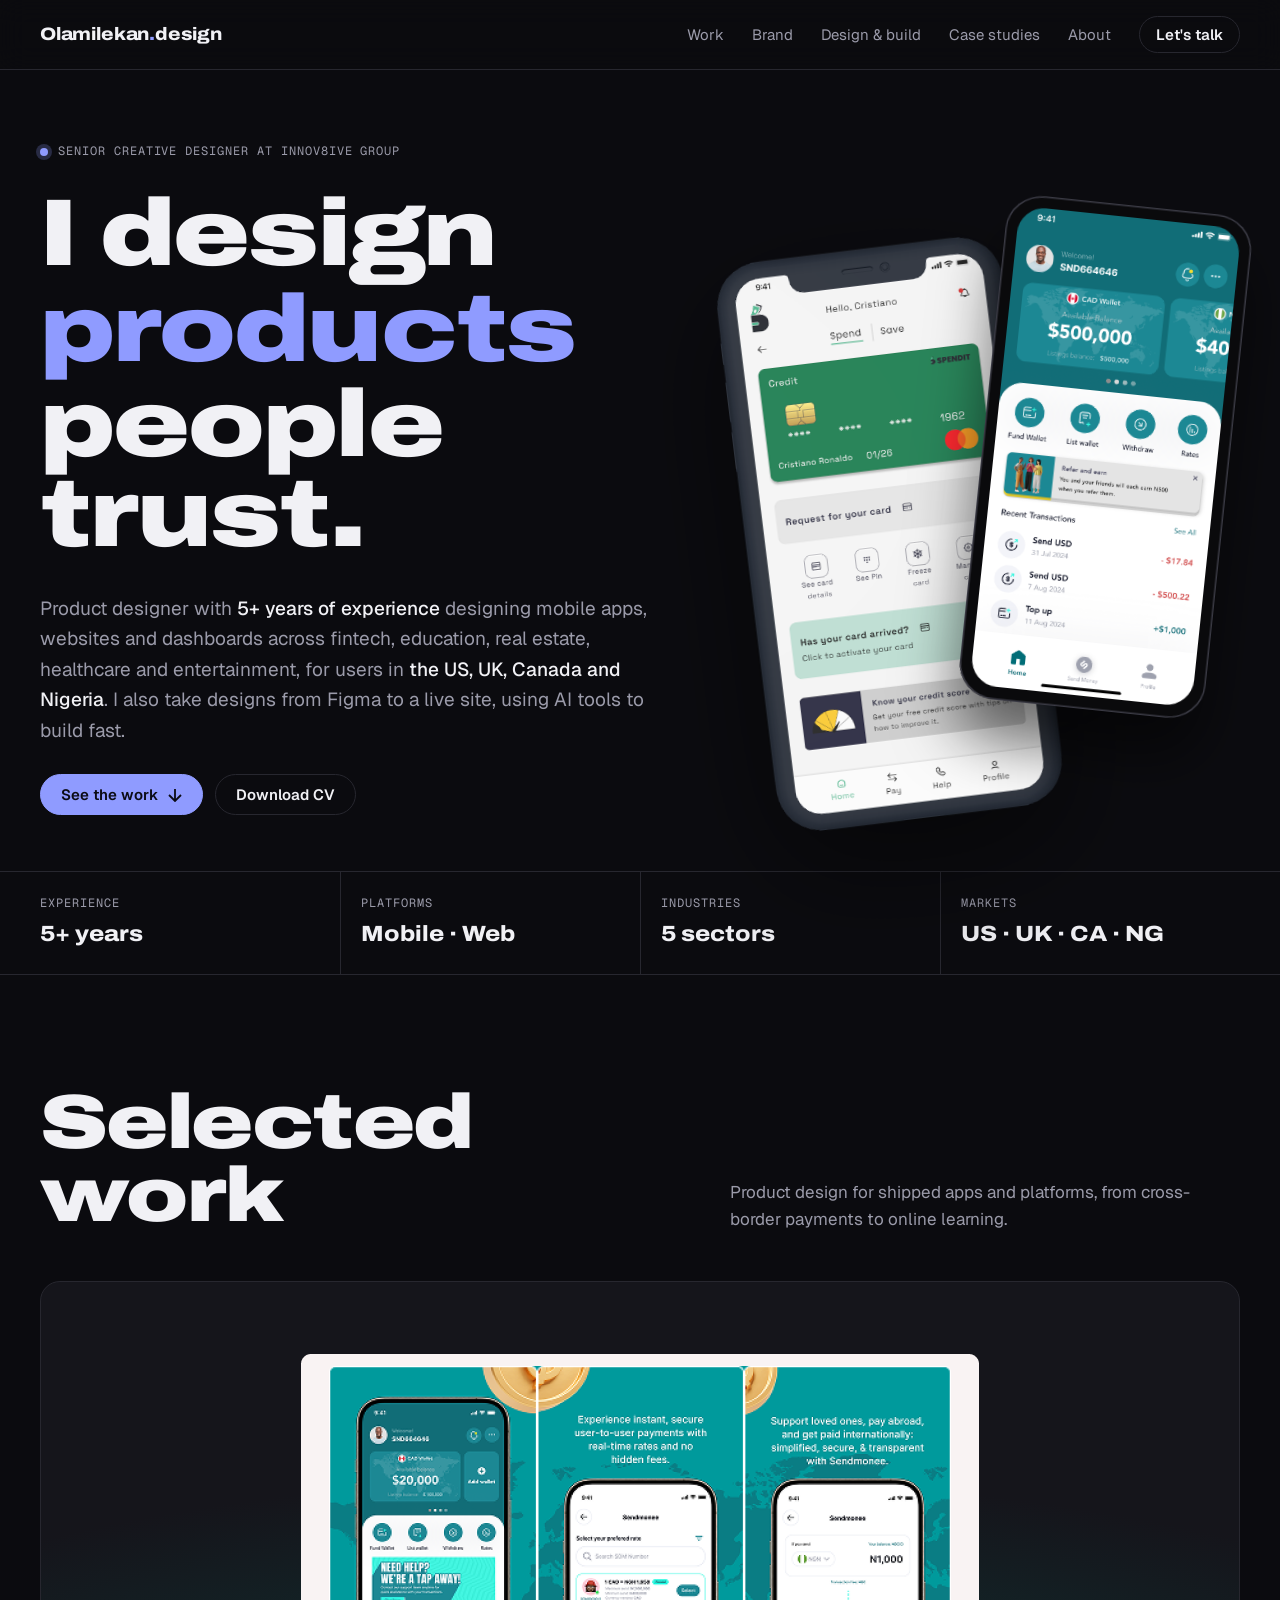
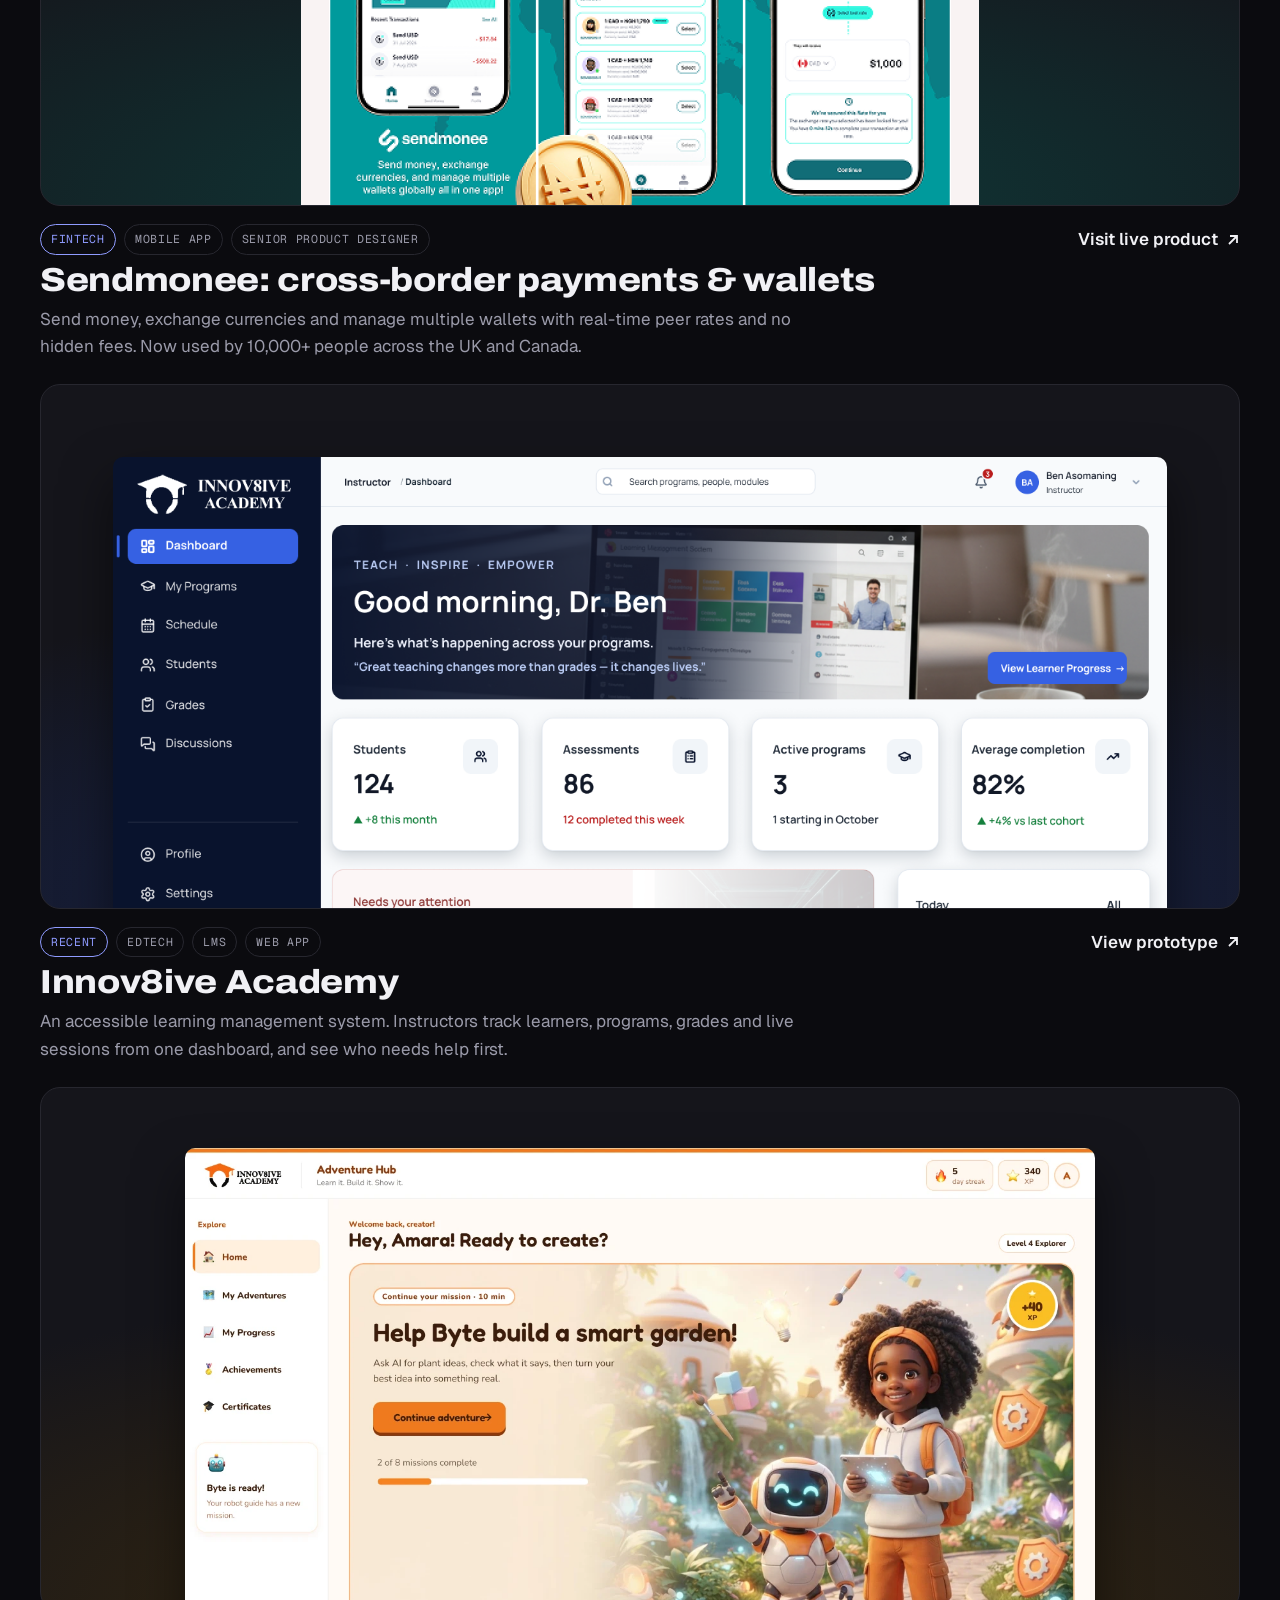
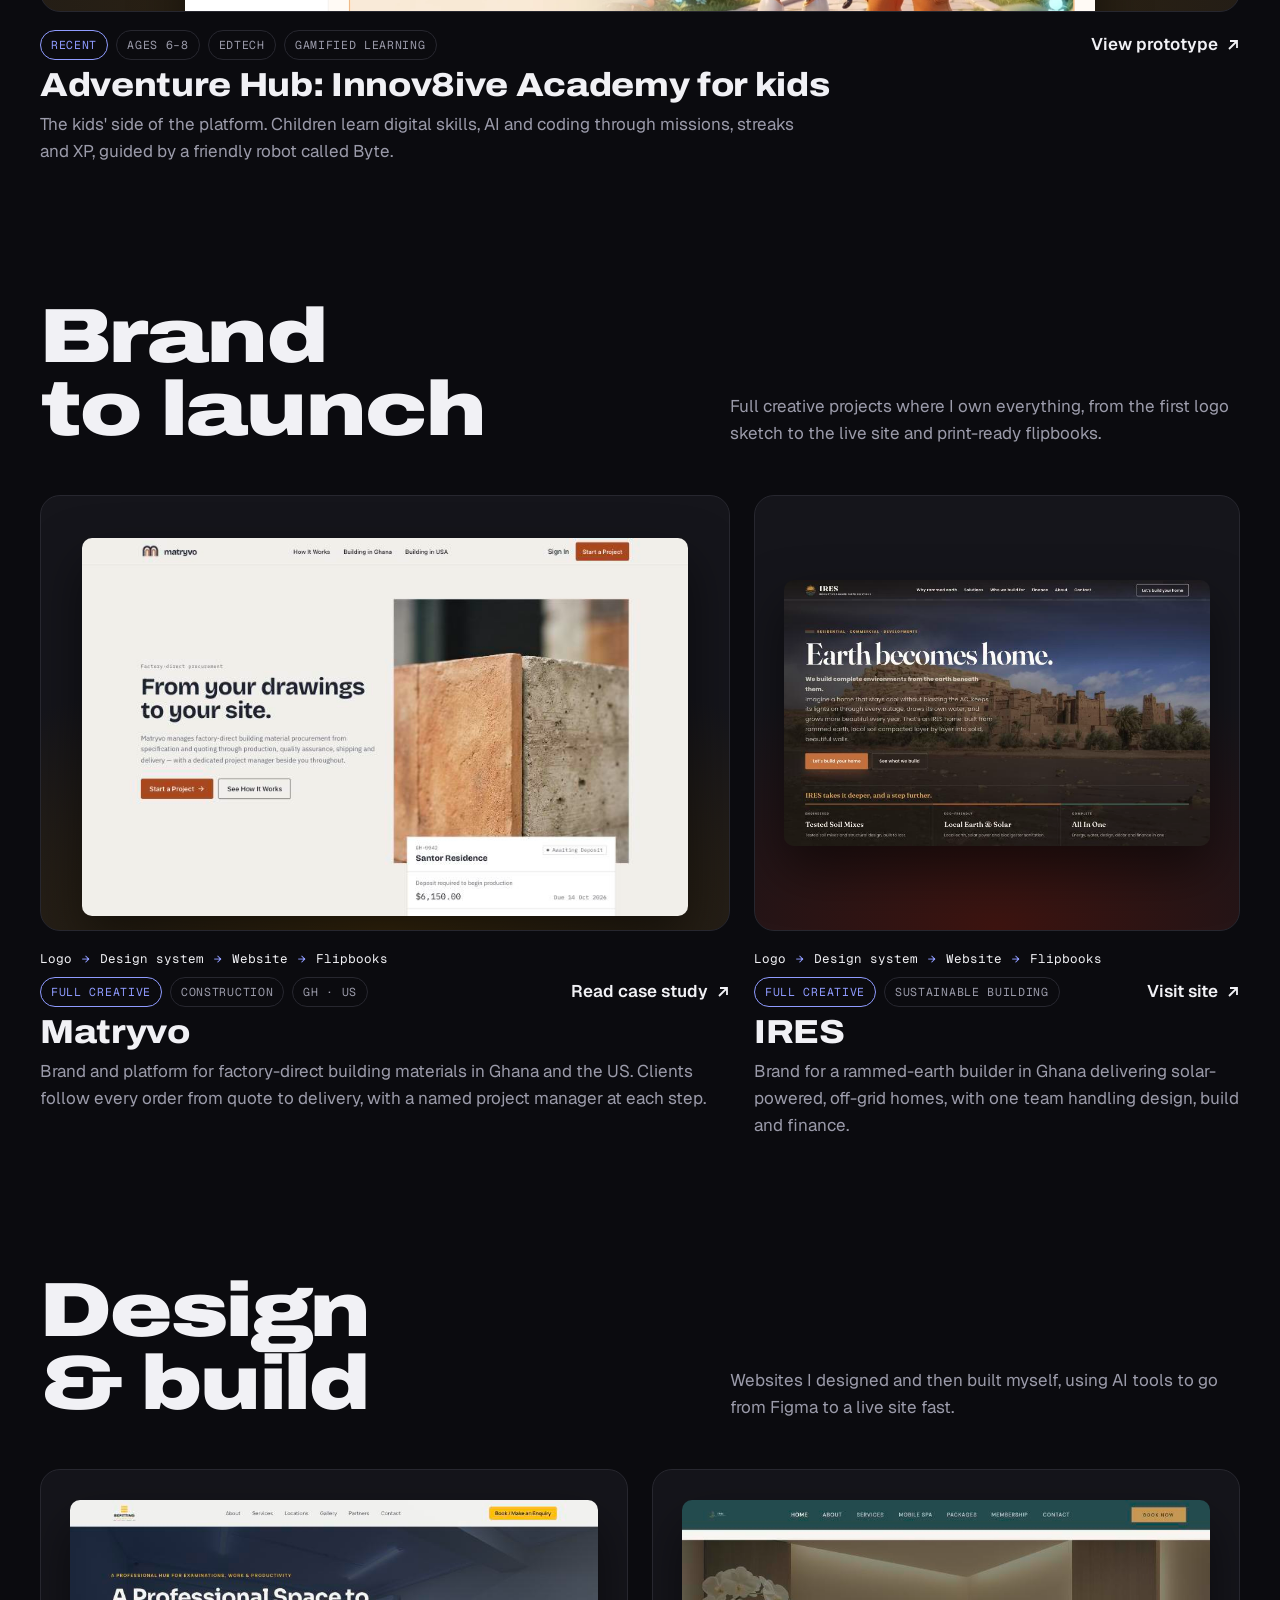
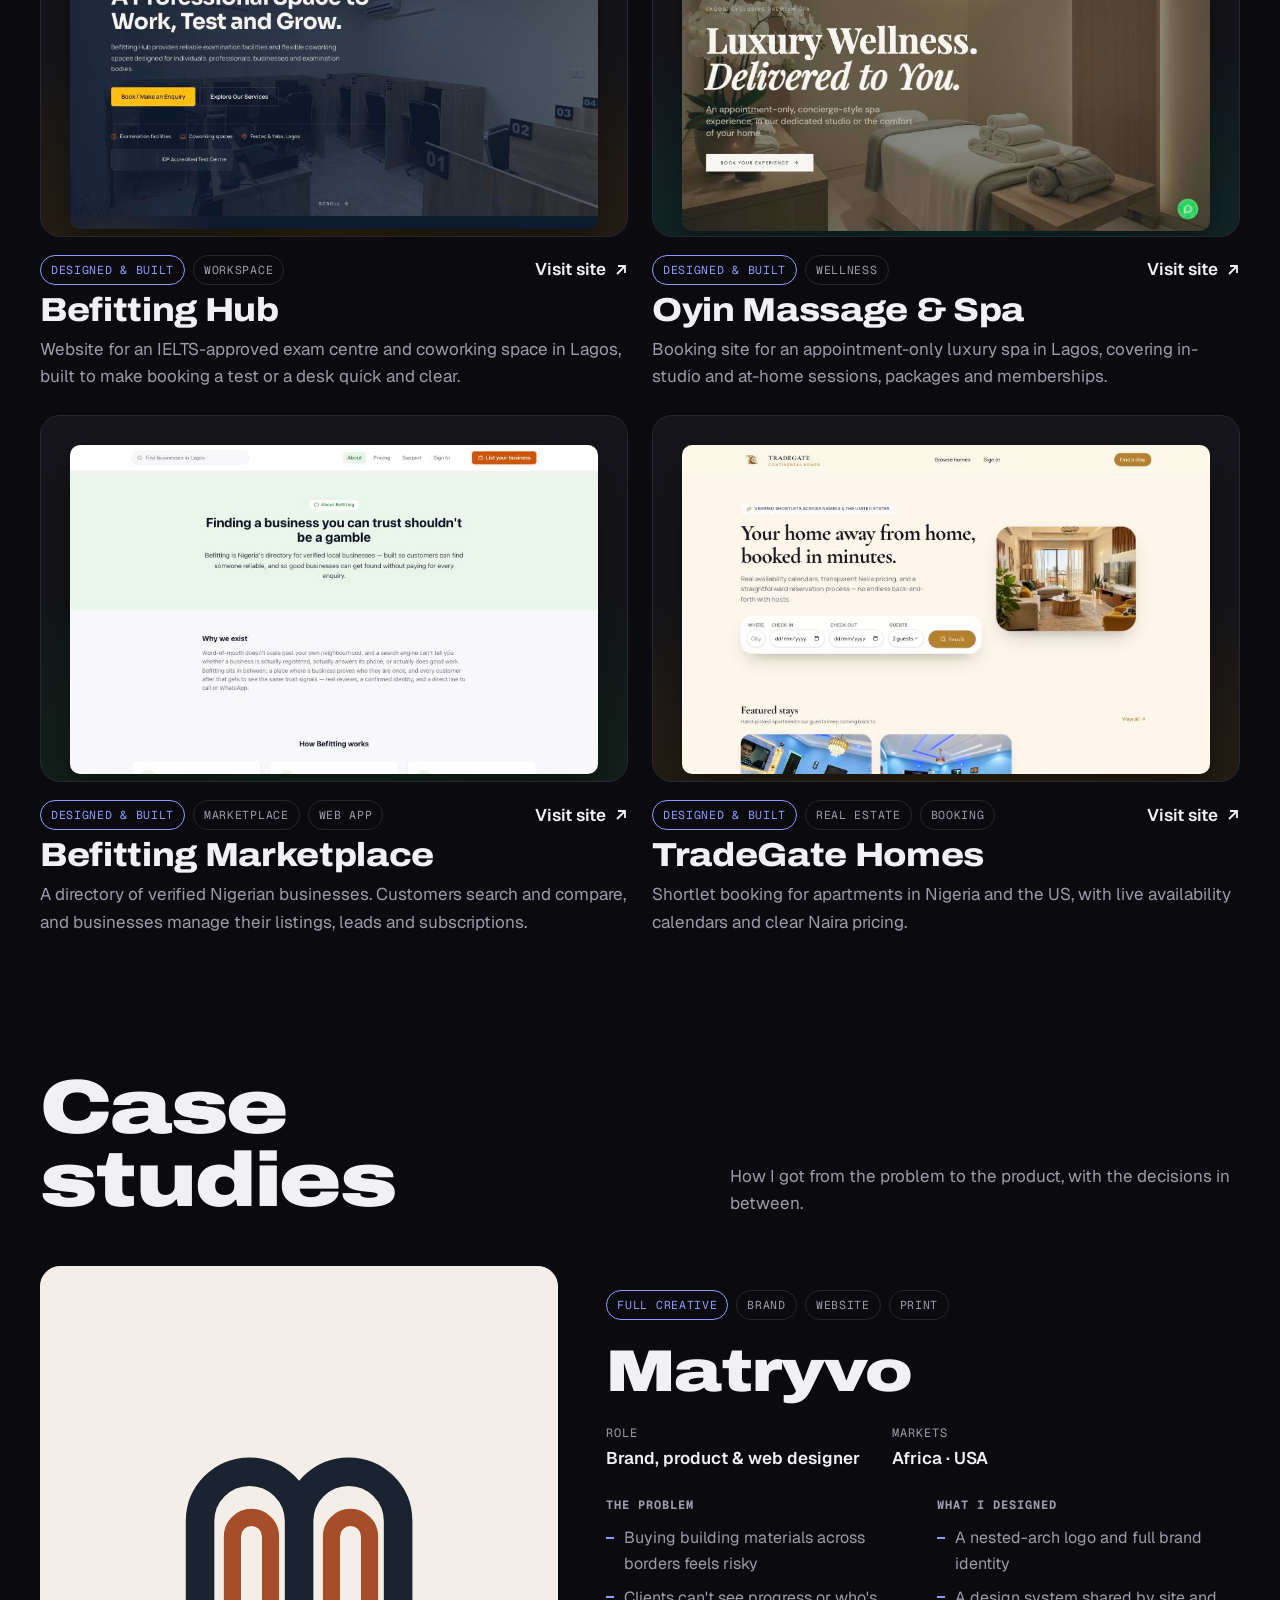
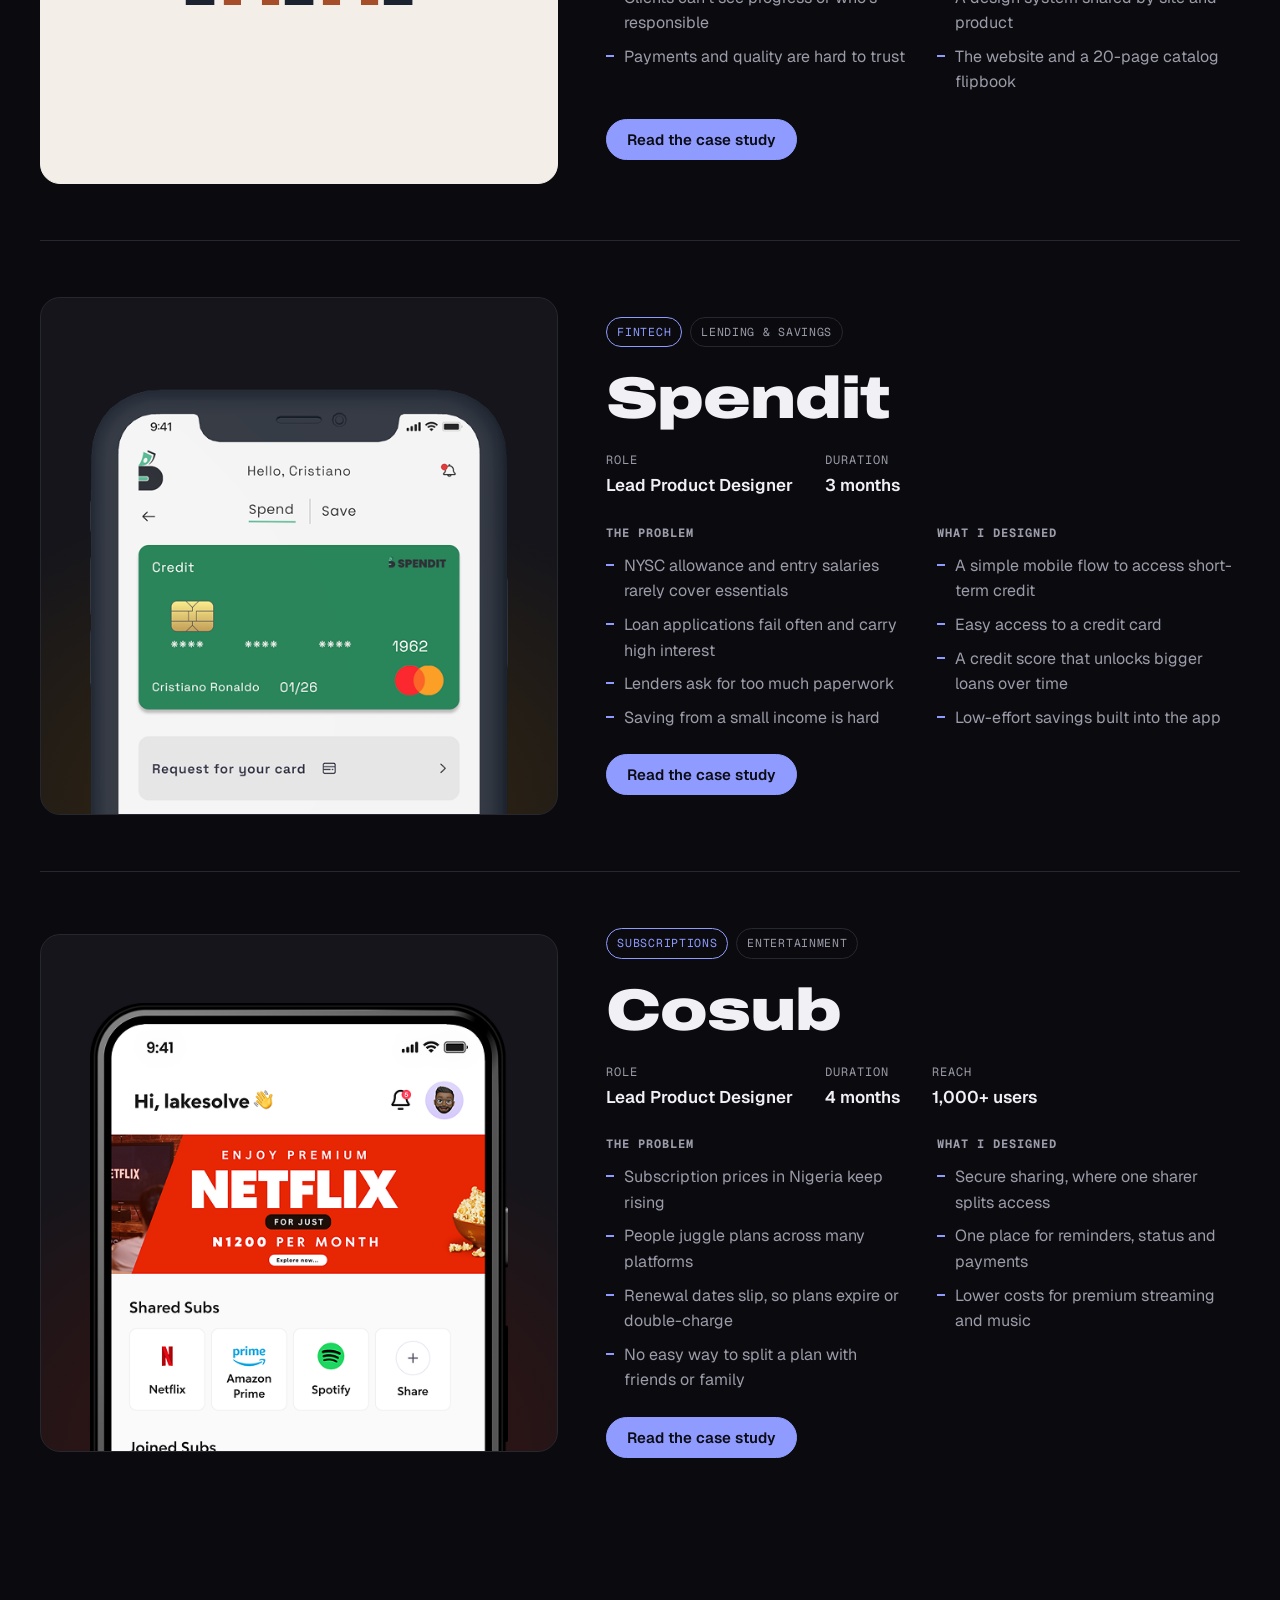
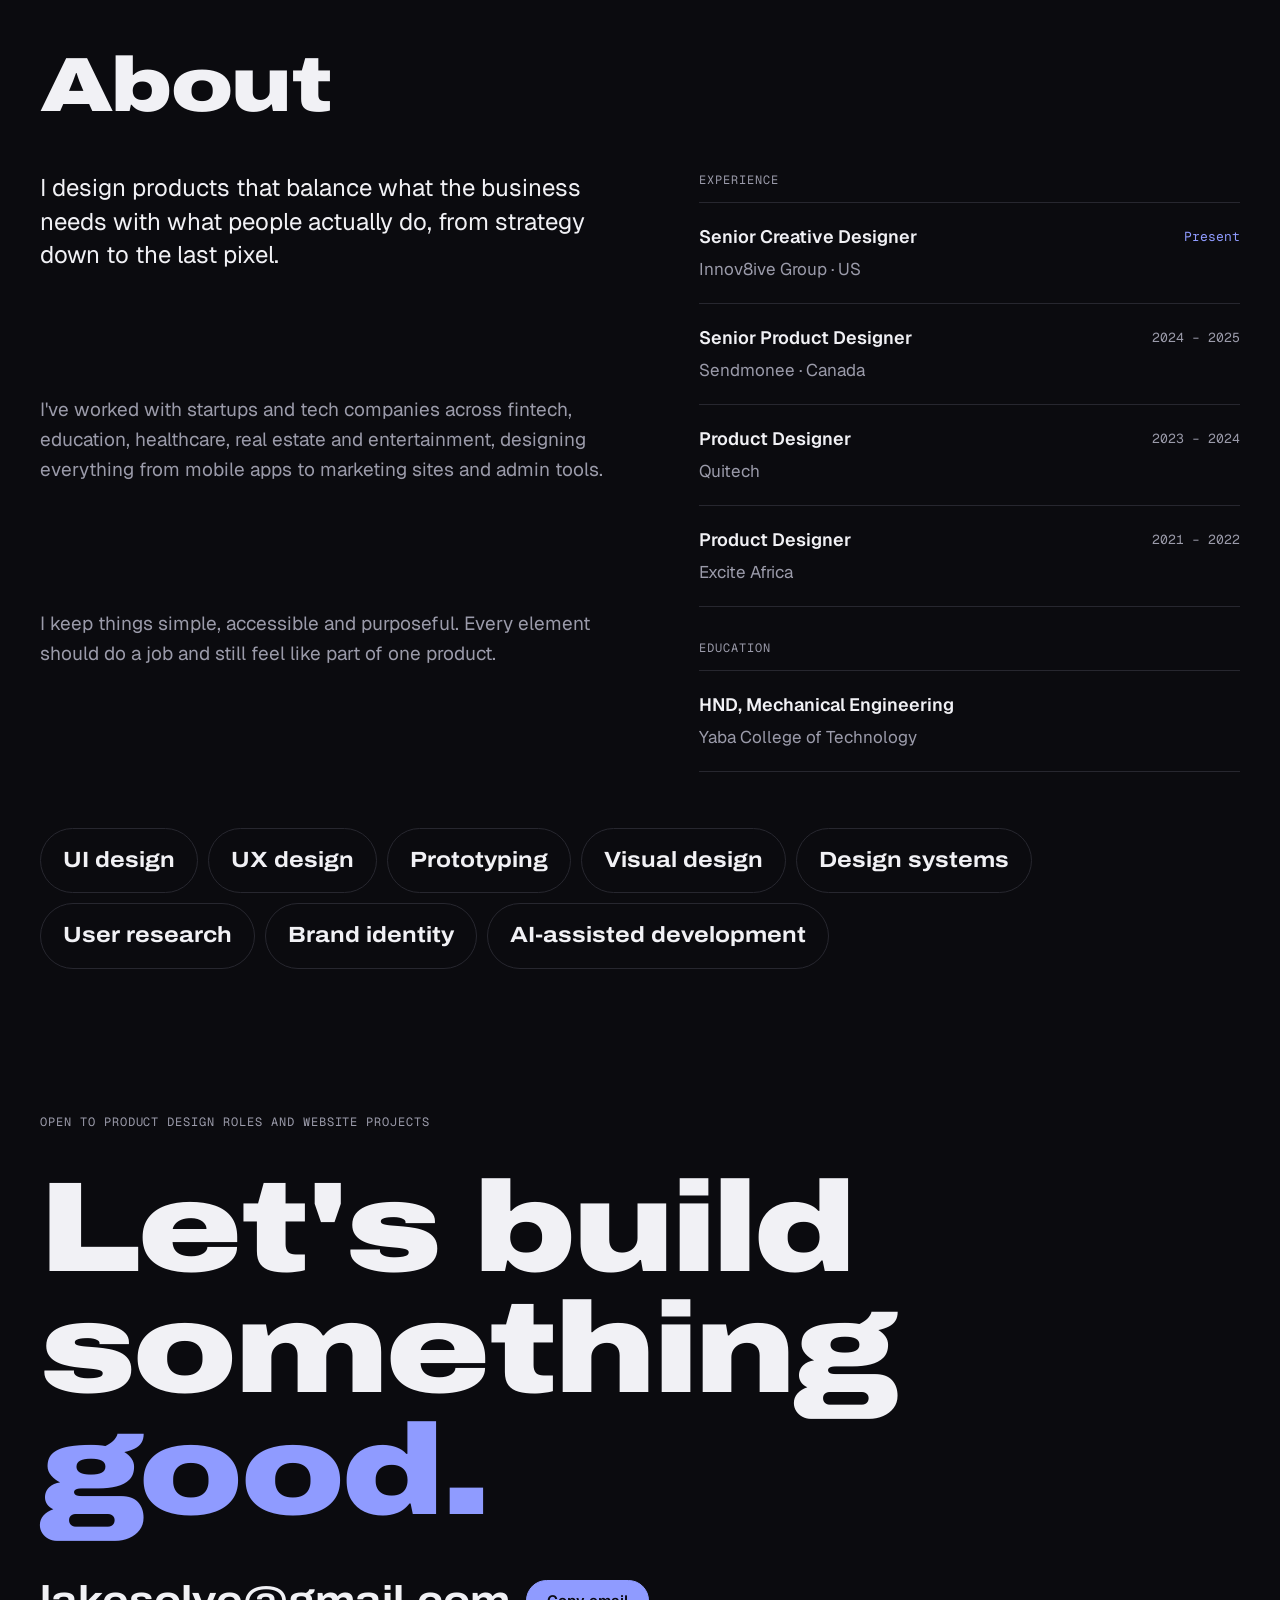
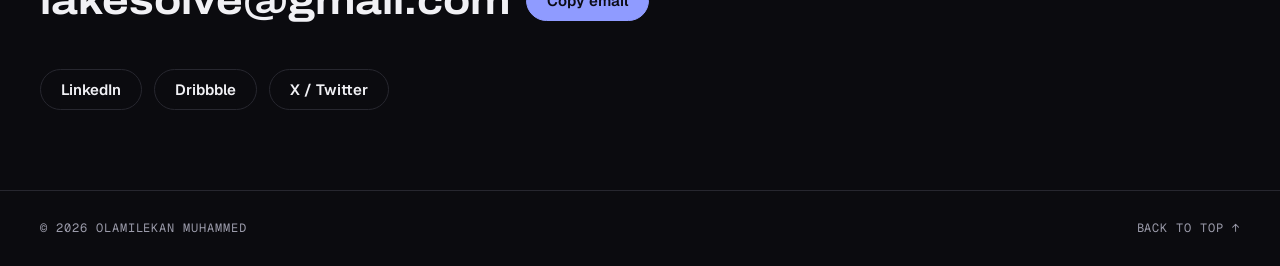
==== index.html @ 35ea8e2b "Homepage intro: 5+ years of experience Co-Authored-By: Claude Opus 5.5 <noreply@anthropic.com>" ====
<!doctype html>
<html lang="en">
<head>
<meta charset="utf-8">
<meta name="viewport" content="width=device-width, initial-scale=1, viewport-fit=cover">
<title>Olamilekan Muhammed · Product Designer</title>
<meta name="description" content="Product designer with 4+ years designing apps, websites and brands across fintech, education, real estate and more. Currently Senior Creative Designer at Innov8ive Group.">
<meta name="theme-color" content="#0b0b0f">
<link rel="icon" href="/favicon.svg" type="image/svg+xml">
<meta property="og:type" content="website">
<meta property="og:url" content="https://olamilekandesign.vercel.app/">
<link rel="canonical" href="https://olamilekandesign.vercel.app/">
<meta property="og:title" content="Olamilekan Muhammed · Product Designer">
<meta property="og:description" content="Product designer with 4+ years designing apps, websites and brands across fintech, education, real estate and more. Currently Senior Creative Designer at Innov8ive Group.">
<meta property="og:image" content="https://olamilekandesign.vercel.app/og-image.png">
<meta name="twitter:card" content="summary_large_image">
<meta name="twitter:title" content="Olamilekan Muhammed · Product Designer">
<meta name="twitter:description" content="Product designer with 4+ years designing apps, websites and brands across fintech, education, real estate and more. Currently Senior Creative Designer at Innov8ive Group.">
<meta name="twitter:image" content="https://olamilekandesign.vercel.app/og-image.png">
<link rel="preconnect" href="https://fonts.googleapis.com">
<link rel="preconnect" href="https://fonts.gstatic.com" crossorigin>
<link rel="stylesheet" href="https://fonts.googleapis.com/css2?family=Archivo:wdth,wght@112..125,700..900&family=Geist:wght@400;500;600&family=Geist+Mono:wght@400;500&display=swap">
<style>
html { padding-block: env(safe-area-inset-top, 0px) env(safe-area-inset-bottom, 0px); }
body { margin: 0; }
[hidden] { display: none !important; }
/* Layout: dark single column, wide-set display type, work shown as large framed plates in an asymmetric 12-col grid. Single committed dark theme. */
:root {
  --ink: #0b0b0f;
  --plate: #15151b;
  --line: #27272f;
  --paper: #f1f1f5;
  --dust: #9b9baa;
  --coin: #8f9bff;
  --coin-ink: #0b0b14;
  --display: "Archivo", "Arial Black", "Helvetica Neue", sans-serif;
  --body: "Geist", "Helvetica Neue", Arial, sans-serif;
  --mono: "Geist Mono", ui-monospace, "SF Mono", Menlo, monospace;
  --wrap: 1240px;
  color-scheme: dark;
}
* { box-sizing: border-box; }
html { scroll-behavior: smooth; }
body {
  background: var(--ink);
  color: var(--paper);
  font-family: var(--body);
  font-size: 17px;
  line-height: 1.6;
  -webkit-font-smoothing: antialiased;
}
body::before { content: ""; position: fixed; inset: 0 0 auto; height: env(safe-area-inset-top, 0px); z-index: 10; background: var(--ink); }
a { color: inherit; }
img { display: block; max-width: 100%; height: auto; }
:focus-visible { outline: 2px solid var(--coin); outline-offset: 3px; border-radius: 4px; }

.wrap {
  max-width: var(--wrap);
  margin: 0 auto;
  padding-left: max(20px, env(safe-area-inset-left, 0px));
  padding-right: max(20px, env(safe-area-inset-right, 0px));
}
.label {
  font-family: var(--mono);
  font-size: 12px;
  letter-spacing: 0.08em;
  text-transform: uppercase;
  color: var(--dust);
}
.display {
  font-family: var(--display);
  font-stretch: 125%;
  font-weight: 900;
  line-height: 0.95;
  letter-spacing: -0.02em;
  text-wrap: balance;
  margin: 0;
}

/* Header */
.top {
  position: sticky;
  top: env(safe-area-inset-top, 0px);
  z-index: 20;
  background: color-mix(in srgb, var(--ink) 82%, transparent);
  backdrop-filter: blur(14px);
  -webkit-backdrop-filter: blur(14px);
  border-bottom: 1px solid var(--line);
}
.top .wrap { display: flex; align-items: center; justify-content: space-between; gap: 16px; padding-block: 16px; }
.mark { font-family: var(--display); font-stretch: 112%; font-weight: 800; font-size: 18px; text-decoration: none; letter-spacing: -0.01em; }
.mark span { color: var(--coin); }
.nav { display: flex; align-items: center; gap: 28px; font-size: 15px; }
.nav a { text-decoration: none; color: var(--dust); transition: color .2s; }
.nav a:hover { color: var(--paper); }
.btn {
  display: inline-flex; align-items: center; gap: 10px;
  padding: 12px 20px; border-radius: 999px;
  font: 600 15px/1 var(--body); text-decoration: none;
  border: 1px solid var(--line); background: transparent; color: var(--paper);
  cursor: pointer; transition: background .2s, color .2s, border-color .2s;
}
.btn:hover { border-color: var(--paper); }
.btn.solid { background: var(--coin); color: var(--coin-ink); border-color: var(--coin); }
.btn.solid:hover { background: var(--paper); border-color: var(--paper); }
.nav .btn { color: var(--paper); padding: 10px 16px; }

/* Hero */
.hero .wrap { display: grid; grid-template-columns: 1.25fr 1fr; gap: 40px; align-items: center; padding-block: 72px 56px; }
.hero h1 { font-size: clamp(44px, 7.4vw, 104px); }
.hero h1 em { font-style: normal; color: var(--coin); }
.hero h1 .line { display: block; overflow: hidden; padding-bottom: 0.06em; }
.hero h1 .line > span { display: inline-block; animation: rise .9s cubic-bezier(.2,.8,.2,1) both; }
.hero h1 .line:nth-child(2) > span { animation-delay: .08s; }
.hero h1 .line:nth-child(3) > span { animation-delay: .16s; }
.hero-copy { min-width: 0; display: grid; gap: 28px; }
.hero p.lede { margin: 0; max-width: 34em; color: var(--dust); font-size: 19px; }
.hero p.lede strong { color: var(--paper); font-weight: 500; }
.hero-actions { display: flex; flex-wrap: wrap; gap: 12px; }
.status { display: inline-flex; align-items: center; gap: 10px; }
.status i { width: 8px; height: 8px; border-radius: 50%; background: var(--coin); box-shadow: 0 0 0 4px color-mix(in srgb, var(--coin) 22%, transparent); }
.phones { position: relative; height: 560px; min-width: 0; }
.phones img { position: absolute; width: 56%; filter: drop-shadow(0 40px 60px rgba(0,0,0,.55)); }
.phones .p1 { left: 4%; top: 6%; transform: rotate(-7deg); animation: float-a 1.1s .2s cubic-bezier(.2,.8,.2,1) both; }
.phones .p2 { right: 2%; top: 0; transform: rotate(6deg); animation: float-b 1.1s .3s cubic-bezier(.2,.8,.2,1) both; }
.phones .device {
  position: absolute; width: 48%; top: 1%;
  padding: 2.4%; background: #0a0a0c; border-radius: 15% / 7%;
  box-shadow: inset 0 0 0 1.5px #3a3a44, 0 40px 60px rgba(0,0,0,.55);
}
.phones .device img { position: static; width: 100%; border-radius: 12% / 5.6%; filter: none; }
.phones .glow { position: absolute; inset: 18% 10% 8%; border-radius: 50%; background: radial-gradient(closest-side, color-mix(in srgb, var(--coin) 30%, transparent), transparent); filter: blur(30px); }
@keyframes rise { from { transform: translateY(105%); } }
@keyframes float-a { from { transform: translateY(40px) rotate(-2deg); } }
@keyframes float-b { from { transform: translateY(60px) rotate(1deg); } }

/* Facts strip */
.facts { border-block: 1px solid var(--line); }
.facts .wrap { display: grid; grid-template-columns: repeat(4, 1fr); padding-block: 0; }
.fact { padding: 22px 20px 22px 0; display: grid; gap: 4px; min-width: 0; }
.fact + .fact { padding-left: 20px; border-left: 1px solid var(--line); }
.fact b { font-family: var(--display); font-stretch: 112%; font-weight: 800; font-size: 22px; }

/* Sections */
section.block .wrap { padding-block: 112px 24px; }
.sec-head { display: flex; justify-content: space-between; align-items: end; gap: 24px; flex-wrap: wrap; margin-bottom: 48px; }
.sec-head h2 { font-size: clamp(40px, 6vw, 80px); }
.sec-head p { margin: 0; max-width: 30em; color: var(--dust); }

/* Work grid */
.work { display: grid; grid-template-columns: repeat(12, 1fr); gap: 24px; }
.proj { grid-column: span 6; display: grid; gap: 18px; text-decoration: none; min-width: 0; }
.proj.wide { grid-column: span 12; }
.proj.seven { grid-column: span 7; }
.proj.five { grid-column: span 5; }
.frame {
  position: relative; overflow: hidden; border-radius: 20px;
  background: var(--plate); border: 1px solid var(--line);
  aspect-ratio: 4 / 3; max-width: 100%;
  display: grid; place-items: center; padding: 6%;
}
.proj.wide .frame { aspect-ratio: 16 / 7; }
.proj.seven .frame, .proj.five .frame { aspect-ratio: auto; height: clamp(320px, 34vw, 440px); }
.proj { align-content: start; }
.frame img { max-height: 100%; width: auto; object-fit: contain; transition: transform .6s cubic-bezier(.2,.8,.2,1); }
.proj:hover .frame img { transform: scale(1.035); }
.frame.teal { background: radial-gradient(120% 90% at 50% 100%, #0f3b3a, var(--plate) 70%); }
.frame.coin { background: radial-gradient(120% 90% at 50% 100%, #3a2a0e, var(--plate) 70%); }
.frame.red { background: radial-gradient(120% 90% at 50% 100%, #3d1410, var(--plate) 70%); }
.frame.green { background: radial-gradient(120% 90% at 50% 100%, #12301d, var(--plate) 70%); }
.frame.navy { background: radial-gradient(120% 90% at 50% 100%, #172552, var(--plate) 70%); }
.frame.site { aspect-ratio: 16 / 10; padding: 5%; }
/* Tall screenshots: show the top, pan down on hover */
.frame.tall { place-items: start center; padding: 5% 12% 0; }
.frame.tall img.shot { width: 100%; max-height: none; border-radius: 10px 10px 0 0; transition: transform 5s cubic-bezier(.3,.1,.3,1); }
.proj:hover .frame.tall img.shot { transform: translateY(-45%); }
.deliv { list-style: none; margin: 0; padding: 0; display: flex; flex-wrap: wrap; align-items: center; gap: 6px 10px; font-family: var(--mono); font-size: 12.5px; color: var(--paper); }
.deliv li { display: inline-flex; align-items: center; gap: 10px; }
.deliv li + li::before { content: "→"; color: var(--coin); }
.frame img.shot { border-radius: 10px; box-shadow: 0 24px 50px rgba(0,0,0,.5); }
.frame.duo { grid-template-columns: 1fr 1fr; gap: 6%; }
.frame.duo img { max-height: 100%; }
.meta { display: grid; gap: 8px; }
.meta-row { display: flex; justify-content: space-between; align-items: center; gap: 10px 16px; flex-wrap: wrap; }
.tags { display: flex; gap: 8px; flex-wrap: wrap; }
.tag { font-family: var(--mono); font-size: 11.5px; letter-spacing: .06em; text-transform: uppercase; padding: 5px 10px; border: 1px solid var(--line); border-radius: 999px; color: var(--dust); }
.tag.hot { border-color: var(--coin); color: var(--coin); }
.proj h3 { margin: 0; font-family: var(--display); font-stretch: 112%; font-weight: 800; font-size: clamp(24px, 2.6vw, 34px); line-height: 1.05; letter-spacing: -0.01em; }
.proj p { margin: 0; color: var(--dust); max-width: 46em; }
.go { display: inline-flex; align-items: center; gap: 8px; font-weight: 600; color: var(--paper); }
.go svg { transition: transform .25s; }
.proj:hover .go svg { transform: translate(3px, -3px); }
.proj:hover h3 { color: var(--coin); }

.slot .frame { border-style: dashed; background: transparent; }
.slot .frame span { font-family: var(--mono); font-size: 13px; color: var(--dust); text-align: center; letter-spacing: .04em; }

/* Case studies */
.case { display: grid; grid-template-columns: 0.9fr 1.1fr; gap: 48px; align-items: center; padding-block: 56px; border-top: 1px solid var(--line); }
.case:first-of-type { border-top: 0; padding-top: 0; }
.case .frame { aspect-ratio: 1 / 1; }
.case .frame img { max-height: 92%; }
.frame.mbrand { background: #f3efe8; border-color: #f3efe8; }
.frame.mbrand svg { width: 52%; height: auto; }
.case-body { display: grid; gap: 24px; min-width: 0; }
.case-body h3 { font-family: var(--display); font-stretch: 125%; font-weight: 900; font-size: clamp(34px, 4.6vw, 60px); line-height: .95; margin: 0; letter-spacing: -0.02em; }
.case-facts { display: flex; gap: 32px; flex-wrap: wrap; }
.case-facts div { display: grid; gap: 2px; }
.case-facts b { font-weight: 600; }
.cols { display: grid; grid-template-columns: 1fr 1fr; gap: 28px; }
.cols h4 { margin: 0 0 10px; }
.cols ul { margin: 0; padding: 0; list-style: none; display: grid; gap: 8px; color: var(--dust); font-size: 16px; }
.cols li { padding-left: 18px; position: relative; }
.cols li::before { content: ""; position: absolute; left: 0; top: .7em; width: 8px; height: 2px; background: var(--coin); }

/* About */
.about { display: grid; grid-template-columns: 1.1fr 1fr; gap: 64px; }
.about-copy { display: grid; gap: 20px; font-size: 19px; color: var(--dust); min-width: 0; }
.about-copy p { margin: 0; max-width: 34em; }
.about-copy p:first-child { color: var(--paper); font-size: 24px; line-height: 1.4; }
.timeline { display: grid; min-width: 0; align-content: start; }
.role { display: grid; grid-template-columns: 1fr auto; gap: 4px 16px; padding-block: 20px; border-bottom: 1px solid var(--line); }
.role:first-of-type { border-top: 1px solid var(--line); }
.role b { font-weight: 600; font-size: 18px; }
.role .when { font-family: var(--mono); font-size: 13px; color: var(--dust); font-variant-numeric: tabular-nums; align-self: center; }
.role .now { color: var(--coin); }
.role span:not(.when) { color: var(--dust); grid-column: 1; }
.timeline .label { margin: 32px 0 0; }
.timeline .label:first-child { margin: 0 0 12px; }

.skills { display: flex; flex-wrap: wrap; gap: 10px; margin-top: 56px; }
.skill { padding: 14px 22px; border: 1px solid var(--line); border-radius: 999px; font-family: var(--display); font-stretch: 112%; font-weight: 700; font-size: clamp(16px, 1.8vw, 22px); }

/* Contact */
.contact .wrap { padding-block: 120px 80px; display: grid; gap: 36px; }
.contact h2 { font-size: clamp(48px, 10vw, 148px); }
.contact h2 em { font-style: normal; color: var(--coin); }
.mail-row { display: flex; flex-wrap: wrap; align-items: center; gap: 16px; }
.mail { font-family: var(--display); font-stretch: 112%; font-weight: 700; font-size: clamp(22px, 3.4vw, 40px); user-select: all; overflow-wrap: anywhere; }
.socials { display: flex; flex-wrap: wrap; gap: 12px; }
footer { border-top: 1px solid var(--line); }
footer .wrap { display: flex; justify-content: space-between; gap: 16px; flex-wrap: wrap; padding-block: 28px; }

/* Preview note */
.note { border: 1px dashed var(--coin); color: var(--coin); border-radius: 12px; padding: 12px 16px; font-family: var(--mono); font-size: 13px; }

@media (max-width: 900px) {
  .hero .wrap { grid-template-columns: 1fr; padding-top: 48px; }
  .phones { height: 420px; max-width: 520px; width: 100%; justify-self: center; }
  .facts .wrap { grid-template-columns: 1fr 1fr; }
  .fact:nth-child(3) { padding-left: 0; border-left: 0; }
  .fact:nth-child(n+3) { border-top: 1px solid var(--line); }
  .proj, .proj.seven, .proj.five { grid-column: span 12; }
  .proj.wide .frame, .proj.seven .frame, .proj.five .frame { aspect-ratio: 4 / 3; height: auto; }
  .case { grid-template-columns: 1fr; gap: 28px; }
  .case .frame { aspect-ratio: 4 / 3; }
  .about { grid-template-columns: 1fr; gap: 40px; }
  .nav a:not(.btn) { display: none; }
  section.block .wrap { padding-top: 80px; }
}
@media (max-width: 520px) {
  .cols { grid-template-columns: 1fr; }
  .phones { height: 340px; }
  .fact { padding-right: 12px; }
  .fact + .fact { padding-left: 12px; }
  .fact:nth-child(3) { padding-left: 0; }
}
@media (prefers-reduced-motion: reduce) {
  *, *::before, *::after { animation: none !important; transition: none !important; }
  html { scroll-behavior: auto; }
}
</style>
</head>
<body>
<header class="top">
  <div class="wrap">
    <a class="mark" href="#top">Olamilekan<span>.</span>design</a>
    <nav class="nav" aria-label="Main">
      <a href="#work">Work</a>
      <a href="#brand">Brand</a>
      <a href="#build">Design &amp; build</a>
      <a href="#cases">Case studies</a>
      <a href="#about">About</a>
      <a class="btn" href="#contact">Let's talk</a>
    </nav>
  </div>
</header>

<main id="top">
  <section class="hero">
    <div class="wrap">
      <div class="hero-copy">
        <span class="label status"><i></i>Senior Creative Designer at Innov8ive Group</span>
        <h1 class="display">
          <span class="line"><span>I design</span></span>
          <span class="line"><span><em>products</em></span></span>
          <span class="line"><span>people trust.</span></span>
        </h1>
        <p class="lede">Product designer with <strong>5+ years of experience</strong> designing mobile apps, websites and dashboards across fintech, education, real estate, healthcare and entertainment, for users in <strong>the US, UK, Canada and Nigeria</strong>. I also take designs from Figma to a live site, using AI tools to build fast.</p>
        <div class="hero-actions">
          <a class="btn solid" href="#work">See the work
            <svg width="14" height="14" viewBox="0 0 14 14" fill="none" aria-hidden="true"><path d="M7 1v12M1 7l6 6 6-6" stroke="currentColor" stroke-width="1.8"/></svg>
          </a>
          <a class="btn" href="assets/olamilekan-muhammed-cv.pdf" target="_blank" rel="noopener">Download CV</a>
        </div>
      </div>
      <div class="phones" aria-hidden="true">
        <div class="glow"></div>
        <img class="p1" src="assets/spendit-app-mobile.png" alt="">
        <div class="device p2"><img src="assets/sendmonee-home.png" alt=""></div>
      </div>
    </div>
  </section>

  <div class="facts">
    <div class="wrap">
      <div class="fact"><span class="label">Experience</span><b>5+ years</b></div>
      <div class="fact"><span class="label">Platforms</span><b>Mobile · Web</b></div>
      <div class="fact"><span class="label">Industries</span><b>5 sectors</b></div>
      <div class="fact"><span class="label">Markets</span><b>US · UK · CA · NG</b></div>
    </div>
  </div>

  <section class="block" id="work">
    <div class="wrap">
      <div class="sec-head">
        <h2 class="display">Selected<br>work</h2>
        <p>Product design for shipped apps and platforms, from cross-border payments to online learning.</p>
      </div>

      <div class="work">
        <a class="proj wide" href="https://www.sendmonee.com/" target="_blank" rel="noopener">
          <div class="frame teal"><img src="assets/sm-img.png" alt="Sendmonee app screens: wallet home, rate marketplace and currency exchange"></div>
          <div class="meta">
            <div class="meta-row">
              <div class="tags"><span class="tag hot">Fintech</span><span class="tag">Mobile app</span><span class="tag">Senior Product Designer</span></div>
              <span class="go">Visit live product <svg width="14" height="14" viewBox="0 0 14 14" fill="none" aria-hidden="true"><path d="M3 11 11 3M4 3h7v7" stroke="currentColor" stroke-width="1.8"/></svg></span>
            </div>
            <h3>Sendmonee: cross-border payments &amp; wallets</h3>
            <p>Send money, exchange currencies and manage multiple wallets with real-time peer rates and no hidden fees. Now used by 10,000+ people across the UK and Canada.</p>
          </div>
        </a>

        <a class="proj wide" href="https://www.figma.com/proto/87Jfn4PPwIscS7tURvAhkr/Innov8ive-Academy?node-id=61-12448&amp;scaling=min-zoom&amp;content-scaling=fixed&amp;page-id=0%3A1&amp;starting-point-node-id=61%3A12448&amp;show-proto-sidebar=1" target="_blank" rel="noopener">
          <div class="frame navy"><img class="shot" src="assets/innov8ive-academy.png" alt="Innov8ive Academy instructor dashboard with learner stats, alerts and today's schedule"></div>
          <div class="meta">
            <div class="meta-row">
              <div class="tags"><span class="tag hot">Recent</span><span class="tag">EdTech</span><span class="tag">LMS</span><span class="tag">Web app</span></div>
              <span class="go">View prototype <svg width="14" height="14" viewBox="0 0 14 14" fill="none" aria-hidden="true"><path d="M3 11 11 3M4 3h7v7" stroke="currentColor" stroke-width="1.8"/></svg></span>
            </div>
            <h3>Innov8ive Academy</h3>
            <p>An accessible learning management system. Instructors track learners, programs, grades and live sessions from one dashboard, and see who needs help first.</p>
          </div>
        </a>

        <a class="proj wide" href="https://www.figma.com/proto/87Jfn4PPwIscS7tURvAhkr/Innov8ive-Academy?node-id=448-3&amp;scaling=min-zoom&amp;content-scaling=fixed&amp;page-id=0%3A1&amp;starting-point-node-id=448%3A3&amp;show-proto-sidebar=1" target="_blank" rel="noopener">
          <div class="frame tall coin"><img class="shot" src="assets/adventure-hub.webp" alt="Adventure Hub kids dashboard: Help Byte build a smart garden, mission map and skill worlds"></div>
          <div class="meta">
            <div class="meta-row">
              <div class="tags"><span class="tag hot">Recent</span><span class="tag">Ages 6–8</span><span class="tag">EdTech</span><span class="tag">Gamified learning</span></div>
              <span class="go">View prototype <svg width="14" height="14" viewBox="0 0 14 14" fill="none" aria-hidden="true"><path d="M3 11 11 3M4 3h7v7" stroke="currentColor" stroke-width="1.8"/></svg></span>
            </div>
            <h3>Adventure Hub: Innov8ive Academy for kids</h3>
            <p>The kids' side of the platform. Children learn digital skills, AI and coding through missions, streaks and XP, guided by a friendly robot called Byte.</p>
          </div>
        </a>
      </div>
    </div>
  </section>

  <section class="block" id="brand">
    <div class="wrap">
      <div class="sec-head">
        <h2 class="display">Brand<br>to launch</h2>
        <p>Full creative projects where I own everything, from the first logo sketch to the live site and print-ready flipbooks.</p>
      </div>
      <div class="work">
        <a class="proj seven" href="matryvo.html">
          <div class="frame coin"><img class="shot" src="assets/matryvo.jpg" alt="Matryvo homepage: From your drawings to your site"></div>
          <div class="meta">
            <ol class="deliv" aria-label="What I delivered"><li>Logo</li><li>Design system</li><li>Website</li><li>Flipbooks</li></ol>
            <div class="meta-row">
              <div class="tags"><span class="tag hot">Full creative</span><span class="tag">Construction</span><span class="tag">GH · US</span></div>
              <span class="go">Read case study <svg width="14" height="14" viewBox="0 0 14 14" fill="none" aria-hidden="true"><path d="M3 11 11 3M4 3h7v7" stroke="currentColor" stroke-width="1.8"/></svg></span>
            </div>
            <h3>Matryvo</h3>
            <p>Brand and platform for factory-direct building materials in Ghana and the US. Clients follow every order from quote to delivery, with a named project manager at each step.</p>
          </div>
        </a>
        <a class="proj five" href="https://iresglobal.com/" target="_blank" rel="noopener">
          <div class="frame red"><img class="shot" src="assets/ires.jpg" alt="IRES homepage: Earth becomes home"></div>
          <div class="meta">
            <ol class="deliv" aria-label="What I delivered"><li>Logo</li><li>Design system</li><li>Website</li><li>Flipbooks</li></ol>
            <div class="meta-row">
              <div class="tags"><span class="tag hot">Full creative</span><span class="tag">Sustainable building</span></div>
              <span class="go">Visit site <svg width="14" height="14" viewBox="0 0 14 14" fill="none" aria-hidden="true"><path d="M3 11 11 3M4 3h7v7" stroke="currentColor" stroke-width="1.8"/></svg></span>
            </div>
            <h3>IRES</h3>
            <p>Brand for a rammed-earth builder in Ghana delivering solar-powered, off-grid homes, with one team handling design, build and finance.</p>
          </div>
        </a>
      </div>
    </div>
  </section>

  <section class="block" id="build">
    <div class="wrap">
      <div class="sec-head">
        <h2 class="display">Design<br>&amp; build</h2>
        <p>Websites I designed and then built myself, using AI tools to go from Figma to a live site fast.</p>
      </div>
      <div class="work">
        <a class="proj" href="https://befittinghub.com/" target="_blank" rel="noopener">
          <div class="frame site coin"><img class="shot" src="assets/befitting-hub.jpg" alt="Befitting Hub homepage: A professional space to work, test and grow"></div>
          <div class="meta">
            <div class="meta-row">
              <div class="tags"><span class="tag hot">Designed &amp; built</span><span class="tag">Workspace</span></div>
              <span class="go">Visit site <svg width="14" height="14" viewBox="0 0 14 14" fill="none" aria-hidden="true"><path d="M3 11 11 3M4 3h7v7" stroke="currentColor" stroke-width="1.8"/></svg></span>
            </div>
            <h3>Befitting Hub</h3>
            <p>Website for an IELTS-approved exam centre and coworking space in Lagos, built to make booking a test or a desk quick and clear.</p>
          </div>
        </a>
        <a class="proj" href="https://oyin-spa.vercel.app/" target="_blank" rel="noopener">
          <div class="frame site teal"><img class="shot" src="assets/oyin-spa.jpg" alt="Oyin Massage &amp; Spa homepage: Luxury wellness, delivered to you"></div>
          <div class="meta">
            <div class="meta-row">
              <div class="tags"><span class="tag hot">Designed &amp; built</span><span class="tag">Wellness</span></div>
              <span class="go">Visit site <svg width="14" height="14" viewBox="0 0 14 14" fill="none" aria-hidden="true"><path d="M3 11 11 3M4 3h7v7" stroke="currentColor" stroke-width="1.8"/></svg></span>
            </div>
            <h3>Oyin Massage &amp; Spa</h3>
            <p>Booking site for an appointment-only luxury spa in Lagos, covering in-studio and at-home sessions, packages and memberships.</p>
          </div>
        </a>
        <a class="proj" href="https://befittingmarketplace.com/about" target="_blank" rel="noopener">
          <div class="frame site green"><img class="shot" src="assets/befitting-marketplace.jpg" alt="Befitting Marketplace about page: Finding a business you can trust shouldn't be a gamble"></div>
          <div class="meta">
            <div class="meta-row">
              <div class="tags"><span class="tag hot">Designed &amp; built</span><span class="tag">Marketplace</span><span class="tag">Web app</span></div>
              <span class="go">Visit site <svg width="14" height="14" viewBox="0 0 14 14" fill="none" aria-hidden="true"><path d="M3 11 11 3M4 3h7v7" stroke="currentColor" stroke-width="1.8"/></svg></span>
            </div>
            <h3>Befitting Marketplace</h3>
            <p>A directory of verified Nigerian businesses. Customers search and compare, and businesses manage their listings, leads and subscriptions.</p>
          </div>
        </a>
        <a class="proj" href="https://tradegatehomes.com/" target="_blank" rel="noopener">
          <div class="frame site coin"><img class="shot" src="assets/tradegate-homes.jpg" alt="TradeGate Homes homepage: Your home away from home, booked in minutes"></div>
          <div class="meta">
            <div class="meta-row">
              <div class="tags"><span class="tag hot">Designed &amp; built</span><span class="tag">Real estate</span><span class="tag">Booking</span></div>
              <span class="go">Visit site <svg width="14" height="14" viewBox="0 0 14 14" fill="none" aria-hidden="true"><path d="M3 11 11 3M4 3h7v7" stroke="currentColor" stroke-width="1.8"/></svg></span>
            </div>
            <h3>TradeGate Homes</h3>
            <p>Shortlet booking for apartments in Nigeria and the US, with live availability calendars and clear Naira pricing.</p>
          </div>
        </a>
      </div>
    </div>
  </section>

  <section class="block" id="cases">
    <div class="wrap">
      <div class="sec-head">
        <h2 class="display">Case<br>studies</h2>
        <p>How I got from the problem to the product, with the decisions in between.</p>
      </div>

      <article class="case">
        <a class="frame mbrand" href="matryvo.html" aria-label="Read the Matryvo case study"><svg viewBox="0 0 124 84" role="img" aria-label="Matryvo logo mark"><path d="M10 84V40a26 26 0 0 1 52 0v44M62 84V40a26 26 0 0 1 52 0v44" fill="none" stroke="#1b2230" stroke-width="15"/><path d="M27 84V48a10 10 0 0 1 20 0v36M79 84V48a10 10 0 0 1 20 0v36" fill="none" stroke="#a64e2a" stroke-width="9"/></svg></a>
        <div class="case-body">
          <div class="tags"><span class="tag hot">Full creative</span><span class="tag">Brand</span><span class="tag">Website</span><span class="tag">Print</span></div>
          <h3>Matryvo</h3>
          <div class="case-facts">
            <div><span class="label">Role</span><b>Brand, product &amp; web designer</b></div>
            <div><span class="label">Markets</span><b>Africa · USA</b></div>
          </div>
          <div class="cols">
            <div>
              <h4 class="label">The problem</h4>
              <ul>
                <li>Buying building materials across borders feels risky</li>
                <li>Clients can't see progress or who's responsible</li>
                <li>Payments and quality are hard to trust</li>
              </ul>
            </div>
            <div>
              <h4 class="label">What I designed</h4>
              <ul>
                <li>A nested-arch logo and full brand identity</li>
                <li>A design system shared by site and product</li>
                <li>The website and a 20-page catalog flipbook</li>
              </ul>
            </div>
          </div>
          <a class="btn solid" href="matryvo.html" style="justify-self:start">Read the case study</a>
        </div>
      </article>

      <article class="case">
        <div class="frame coin"><img src="assets/spendit-app-mobile.png" alt="Spendit app home screen"></div>
        <div class="case-body">
          <div class="tags"><span class="tag hot">Fintech</span><span class="tag">Lending &amp; savings</span></div>
          <h3>Spendit</h3>
          <div class="case-facts">
            <div><span class="label">Role</span><b>Lead Product Designer</b></div>
            <div><span class="label">Duration</span><b>3 months</b></div>
          </div>
          <div class="cols">
            <div>
              <h4 class="label">The problem</h4>
              <ul>
                <li>NYSC allowance and entry salaries rarely cover essentials</li>
                <li>Loan applications fail often and carry high interest</li>
                <li>Lenders ask for too much paperwork</li>
                <li>Saving from a small income is hard</li>
              </ul>
            </div>
            <div>
              <h4 class="label">What I designed</h4>
              <ul>
                <li>A simple mobile flow to access short-term credit</li>
                <li>Easy access to a credit card</li>
                <li>A credit score that unlocks bigger loans over time</li>
                <li>Low-effort savings built into the app</li>
              </ul>
            </div>
          </div>
          <a class="btn solid" href="spendit.html" style="justify-self:start">Read the case study</a>
        </div>
      </article>

      <article class="case">
        <div class="frame red"><img src="assets/cosub-app-phone.png" alt="Cosub app home screen showing shared and joined subscriptions"></div>
        <div class="case-body">
          <div class="tags"><span class="tag hot">Subscriptions</span><span class="tag">Entertainment</span></div>
          <h3>Cosub</h3>
          <div class="case-facts">
            <div><span class="label">Role</span><b>Lead Product Designer</b></div>
            <div><span class="label">Duration</span><b>4 months</b></div>
            <div><span class="label">Reach</span><b>1,000+ users</b></div>
          </div>
          <div class="cols">
            <div>
              <h4 class="label">The problem</h4>
              <ul>
                <li>Subscription prices in Nigeria keep rising</li>
                <li>People juggle plans across many platforms</li>
                <li>Renewal dates slip, so plans expire or double-charge</li>
                <li>No easy way to split a plan with friends or family</li>
              </ul>
            </div>
            <div>
              <h4 class="label">What I designed</h4>
              <ul>
                <li>Secure sharing, where one sharer splits access</li>
                <li>One place for reminders, status and payments</li>
                <li>Lower costs for premium streaming and music</li>
              </ul>
            </div>
          </div>
          <a class="btn solid" href="cosub.html" style="justify-self:start">Read the case study</a>
        </div>
      </article>
    </div>
  </section>

  <section class="block" id="about">
    <div class="wrap">
      <div class="sec-head"><h2 class="display">About</h2></div>
      <div class="about">
        <div class="about-copy">
          <p>I design products that balance what the business needs with what people actually do, from strategy down to the last pixel.</p>
          <p>I've worked with startups and tech companies across fintech, education, healthcare, real estate and entertainment, designing everything from mobile apps to marketing sites and admin tools.</p>
          <p>I keep things simple, accessible and purposeful. Every element should do a job and still feel like part of one product.</p>
        </div>
        <div class="timeline">
          <p class="label">Experience</p>
          <div class="role"><b>Senior Creative Designer</b><span class="when now">Present</span><span>Innov8ive Group · US</span></div>
          <div class="role"><b>Senior Product Designer</b><span class="when">2024 – 2025</span><span>Sendmonee · Canada</span></div>
          <div class="role"><b>Product Designer</b><span class="when">2023 – 2024</span><span>Quitech</span></div>
          <div class="role"><b>Product Designer</b><span class="when">2021 – 2022</span><span>Excite Africa</span></div>
          <p class="label">Education</p>
          <div class="role" style="border-top:1px solid var(--line);margin-top:12px"><b>HND, Mechanical Engineering</b><span class="when">&nbsp;</span><span>Yaba College of Technology</span></div>
        </div>
      </div>
      <div class="skills" aria-label="Skills">
        <span class="skill">UI design</span><span class="skill">UX design</span><span class="skill">Prototyping</span><span class="skill">Visual design</span><span class="skill">Design systems</span><span class="skill">User research</span><span class="skill">Brand identity</span><span class="skill">AI-assisted development</span>
      </div>
    </div>
  </section>

  <section class="contact" id="contact">
    <div class="wrap">
      <span class="label">Open to product design roles and website projects</span>
      <h2 class="display">Let's build<br>something <em>good.</em></h2>
      <div class="mail-row">
        <span class="mail" id="mail">lakesolve@gmail.com</span>
        <button class="btn solid" id="copy" type="button">Copy email</button>
      </div>
      <div class="socials">
        <a class="btn" href="https://www.linkedin.com/in/olamilekan-muhammed/" target="_blank" rel="noopener">LinkedIn</a>
        <a class="btn" href="http://dribbble.com/lakesolve" target="_blank" rel="noopener">Dribbble</a>
        <a class="btn" href="http://x.com/lakesolve" target="_blank" rel="noopener">X / Twitter</a>
      </div>
    </div>
  </section>
</main>

<footer>
  <div class="wrap">
    <span class="label">© 2026 Olamilekan Muhammed</span>
    <a class="label" href="#top" style="text-decoration:none">Back to top ↑</a>
  </div>
</footer>

<script>
document.getElementById('copy').addEventListener('click', function () {
  var btn = this, txt = document.getElementById('mail').textContent;
  function done(msg) { btn.textContent = msg; setTimeout(function () { btn.textContent = 'Copy email'; }, 1800); }
  function fallback() {
    var r = document.createRange(); r.selectNodeContents(document.getElementById('mail'));
    var s = getSelection(); s.removeAllRanges(); s.addRange(r); done('Selected, press ⌘C');
  }
  if (navigator.clipboard && navigator.clipboard.writeText) {
    navigator.clipboard.writeText(txt).then(function () { done('Copied'); }, fallback);
  } else fallback();
});
</script>
</body>
</html>
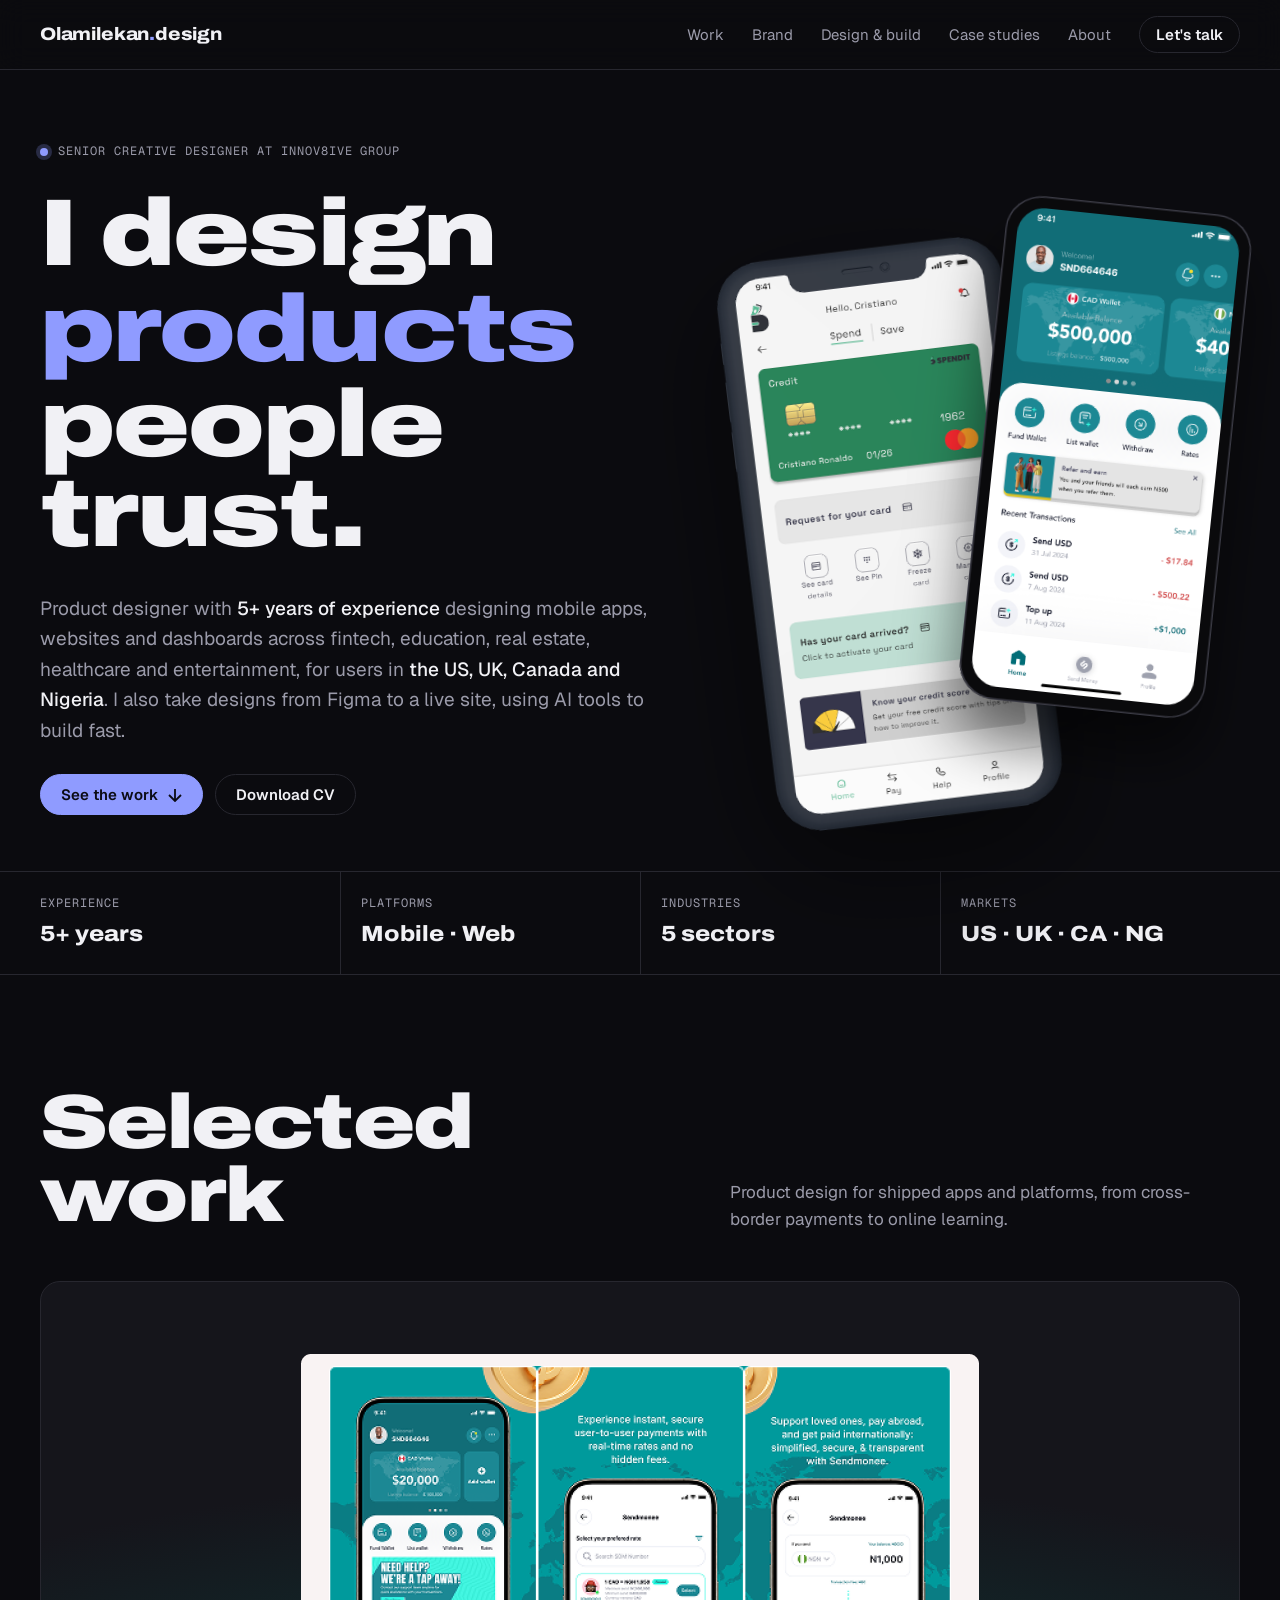
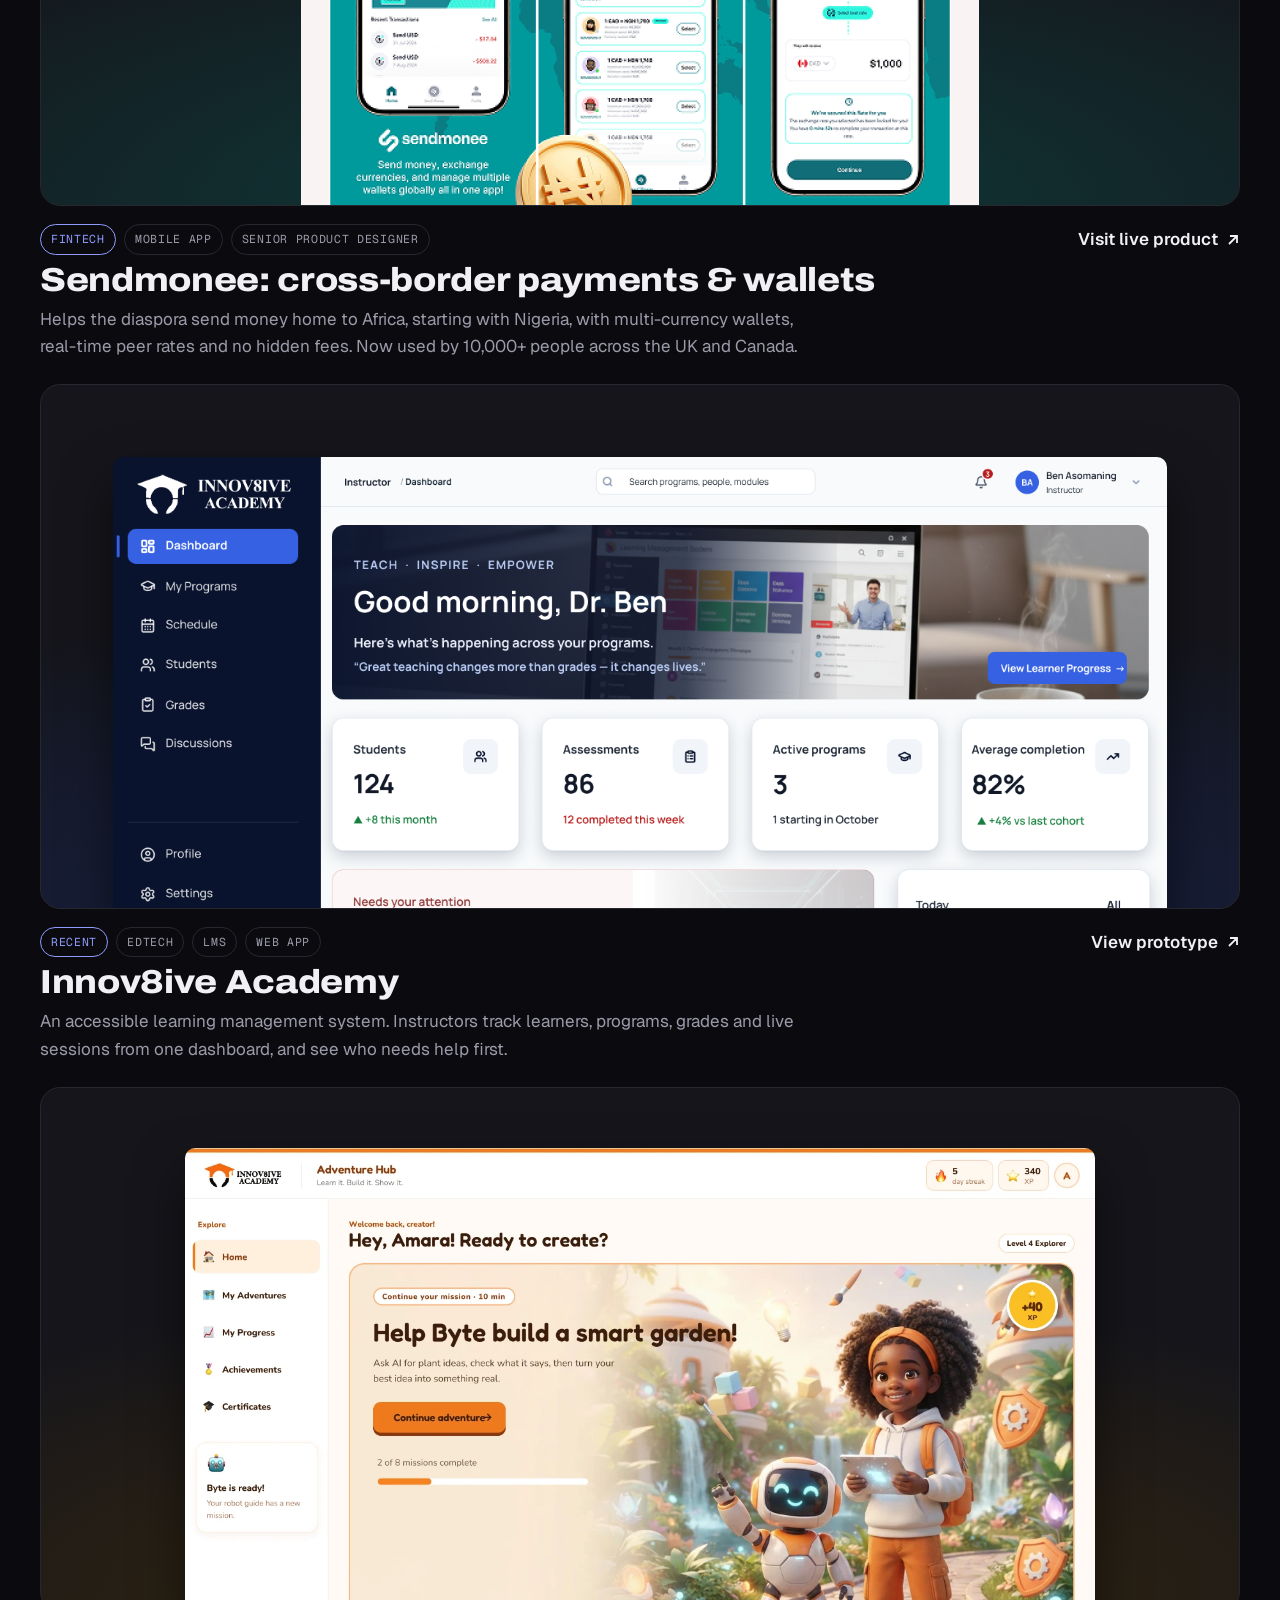
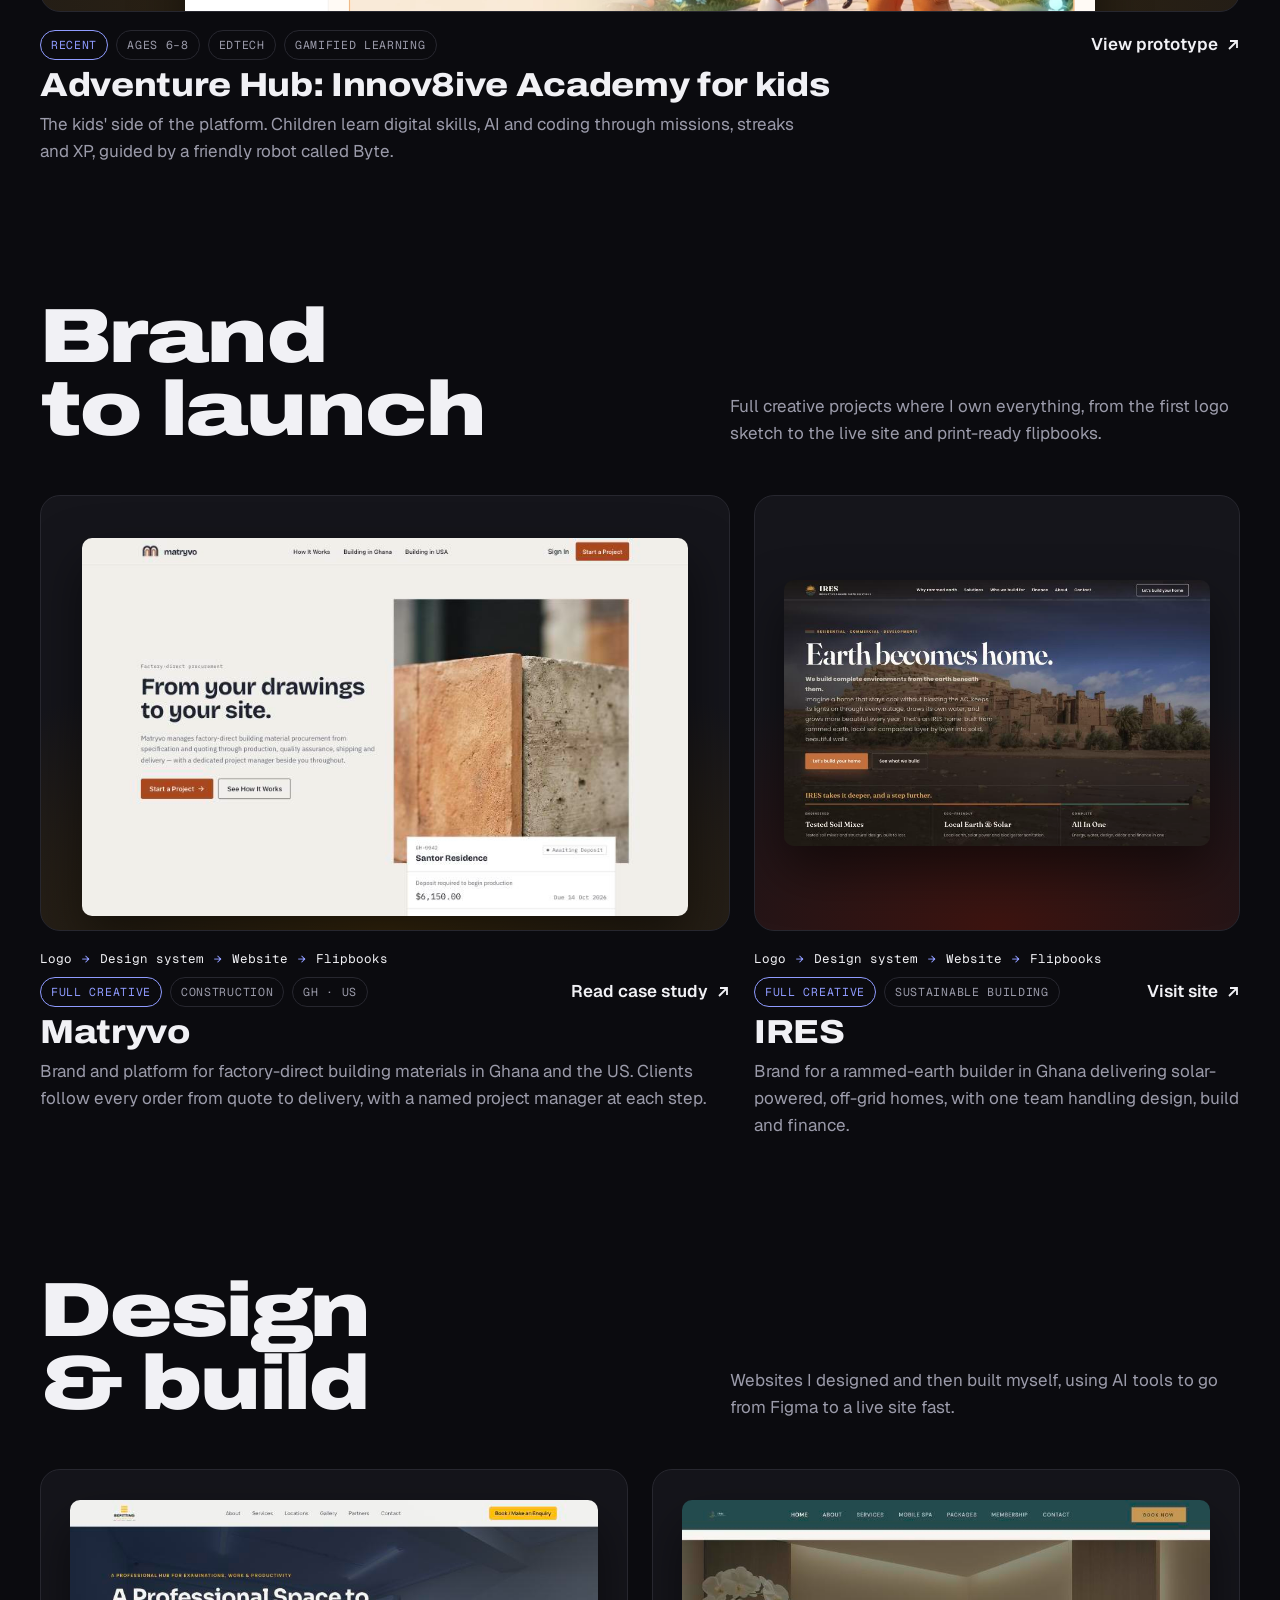
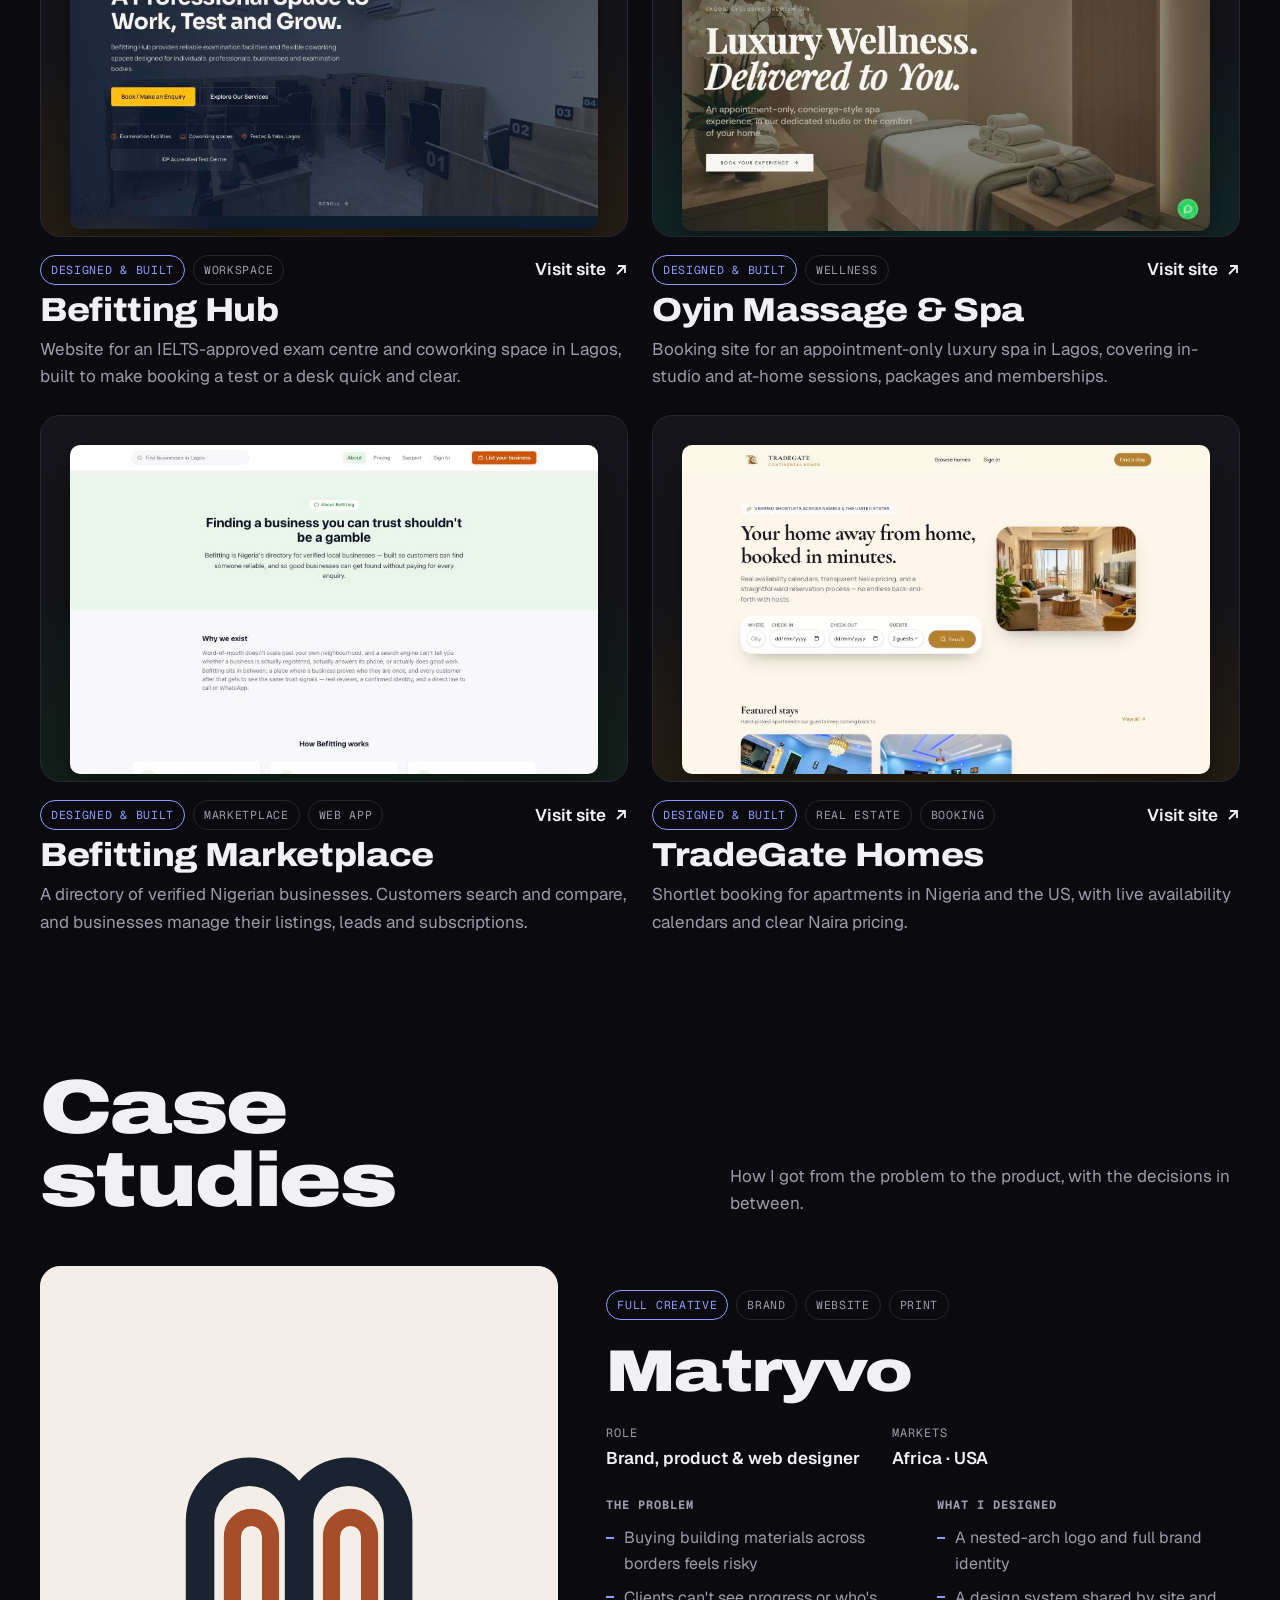
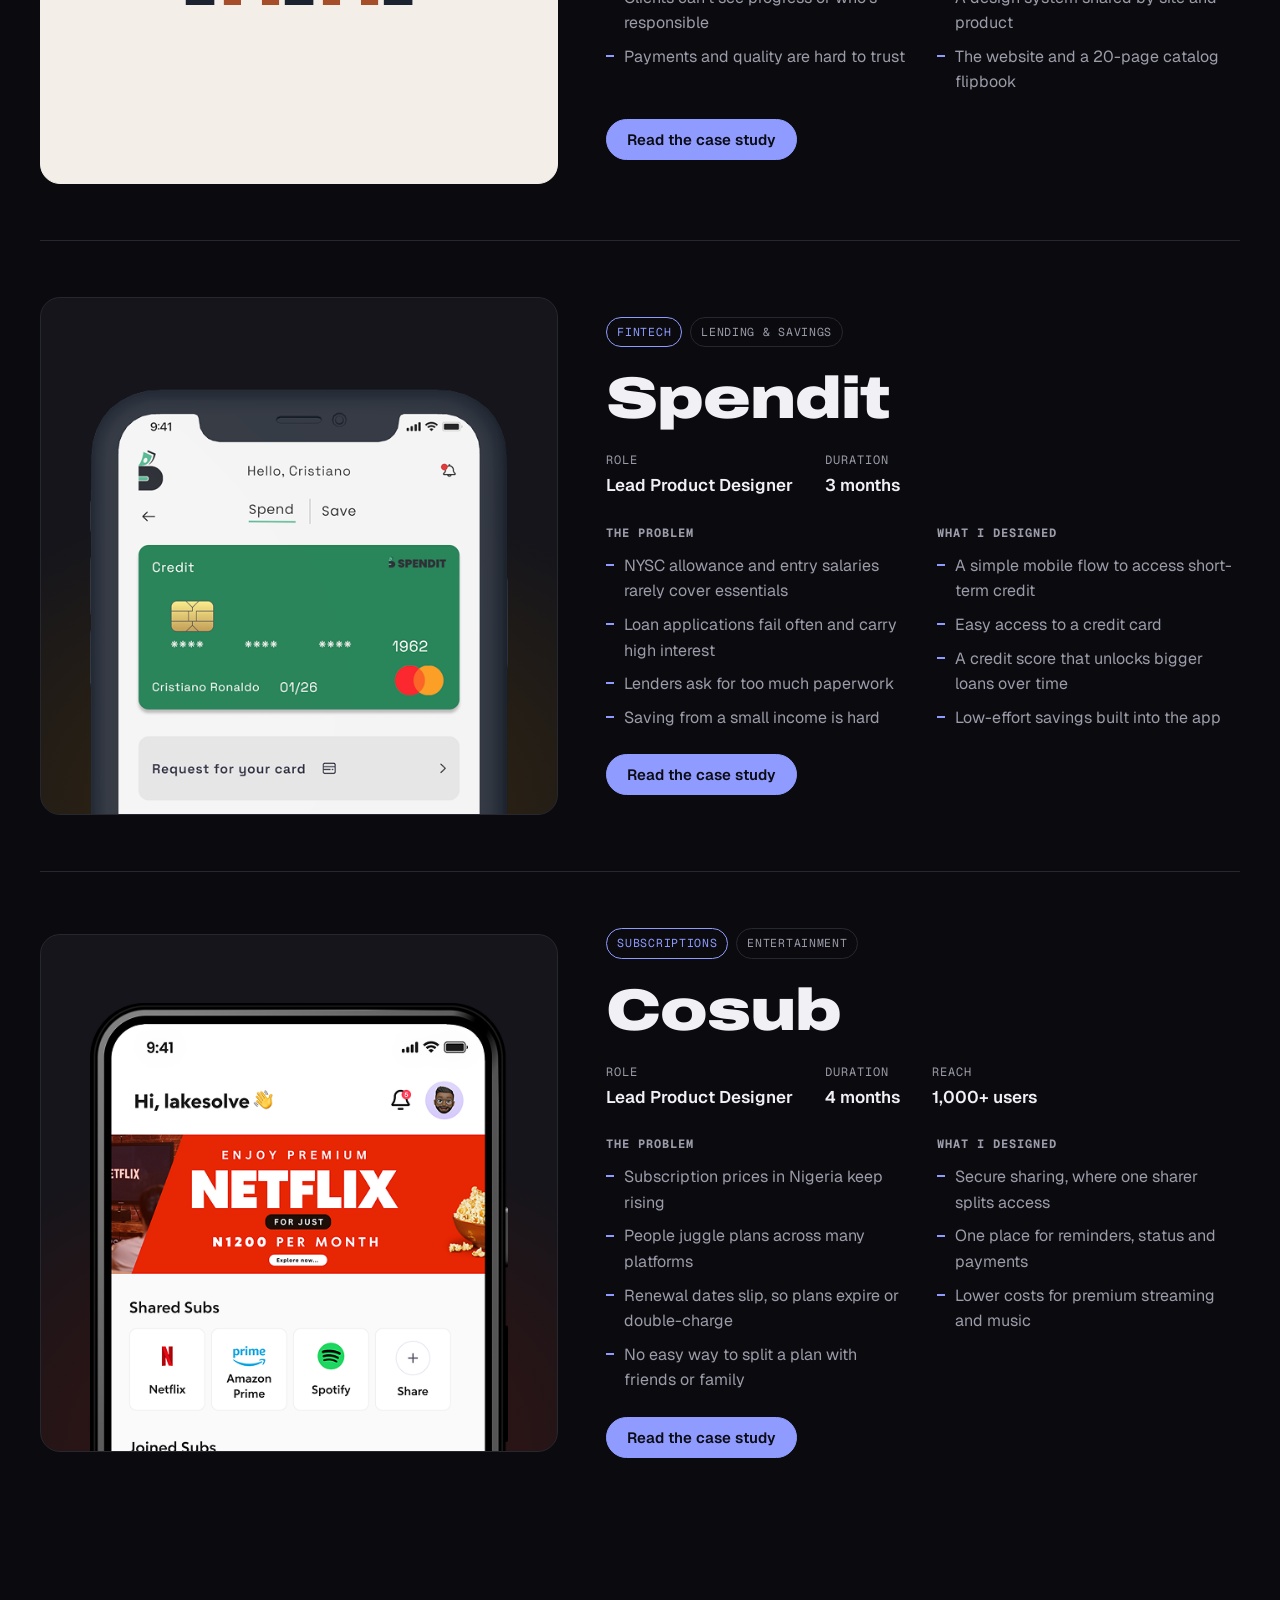
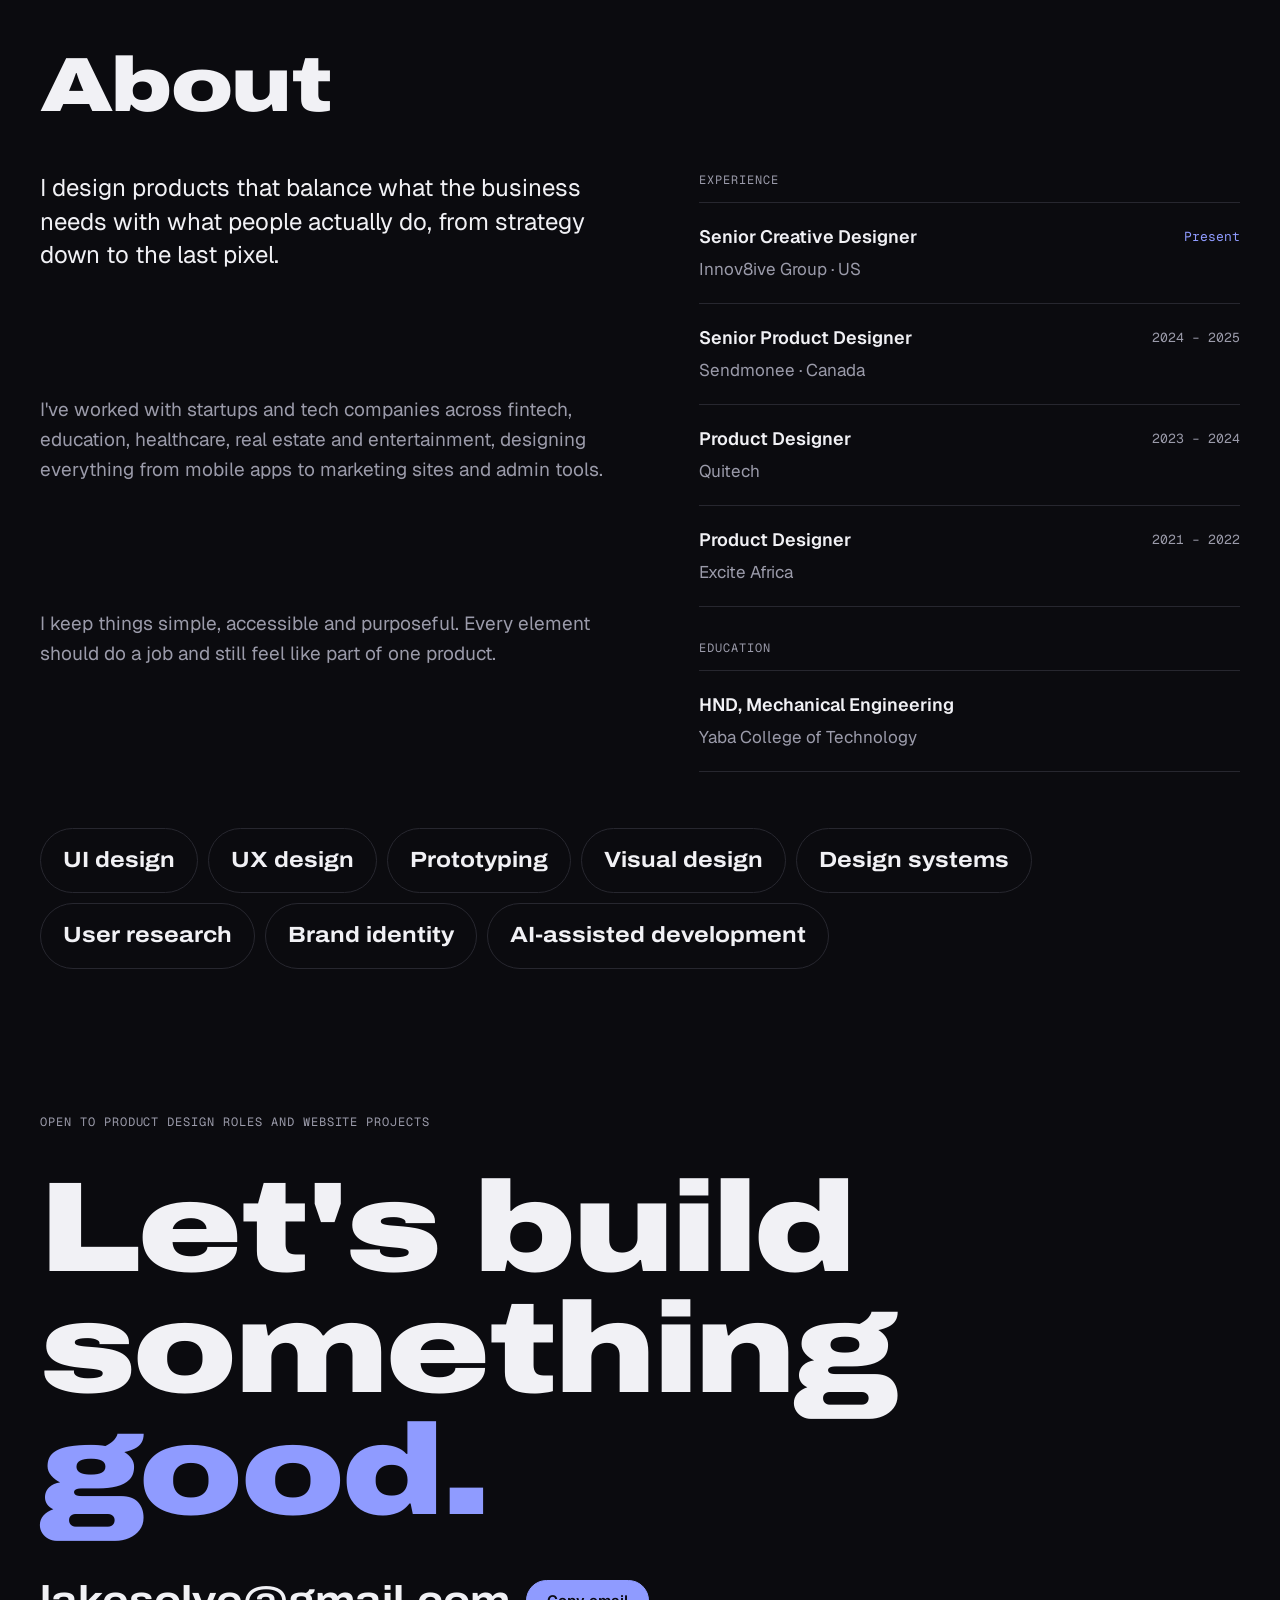
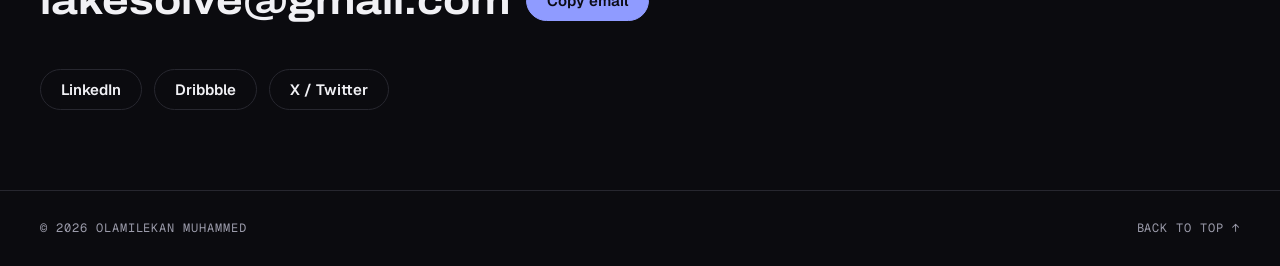
==== commit 081d620e: "Sendmonee: mention diaspora to Africa, starting with Nigeria Co-Authored-By: Claude Opus 5.5 <norepl" ====
--- a/index.html
+++ b/index.html
@@ -337,7 +337,7 @@
               <span class="go">Visit live product <svg width="14" height="14" viewBox="0 0 14 14" fill="none" aria-hidden="true"><path d="M3 11 11 3M4 3h7v7" stroke="currentColor" stroke-width="1.8"/></svg></span>
             </div>
             <h3>Sendmonee: cross-border payments &amp; wallets</h3>
-            <p>Send money, exchange currencies and manage multiple wallets with real-time peer rates and no hidden fees. Now used by 10,000+ people across the UK and Canada.</p>
+            <p>Helps the diaspora send money home to Africa, starting with Nigeria, with multi-currency wallets, real-time peer rates and no hidden fees. Now used by 10,000+ people across the UK and Canada.</p>
           </div>
         </a>
 
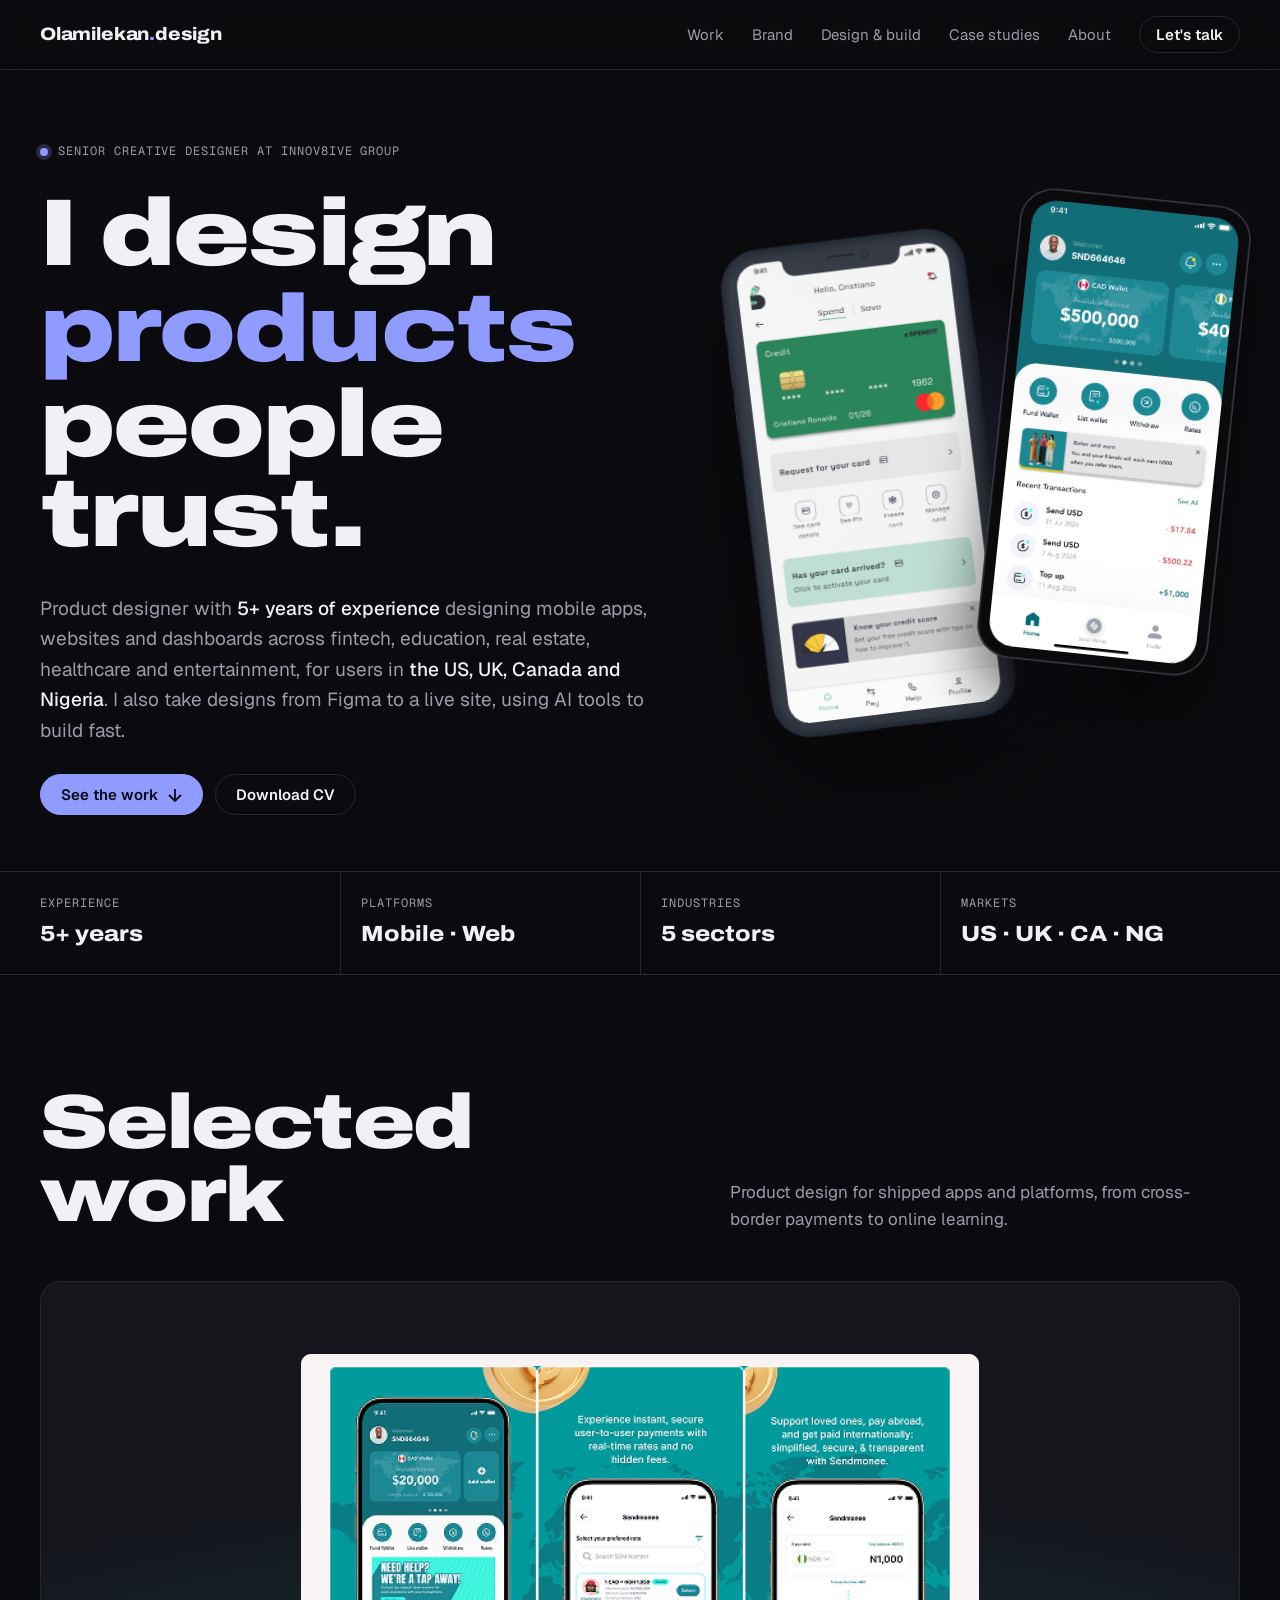
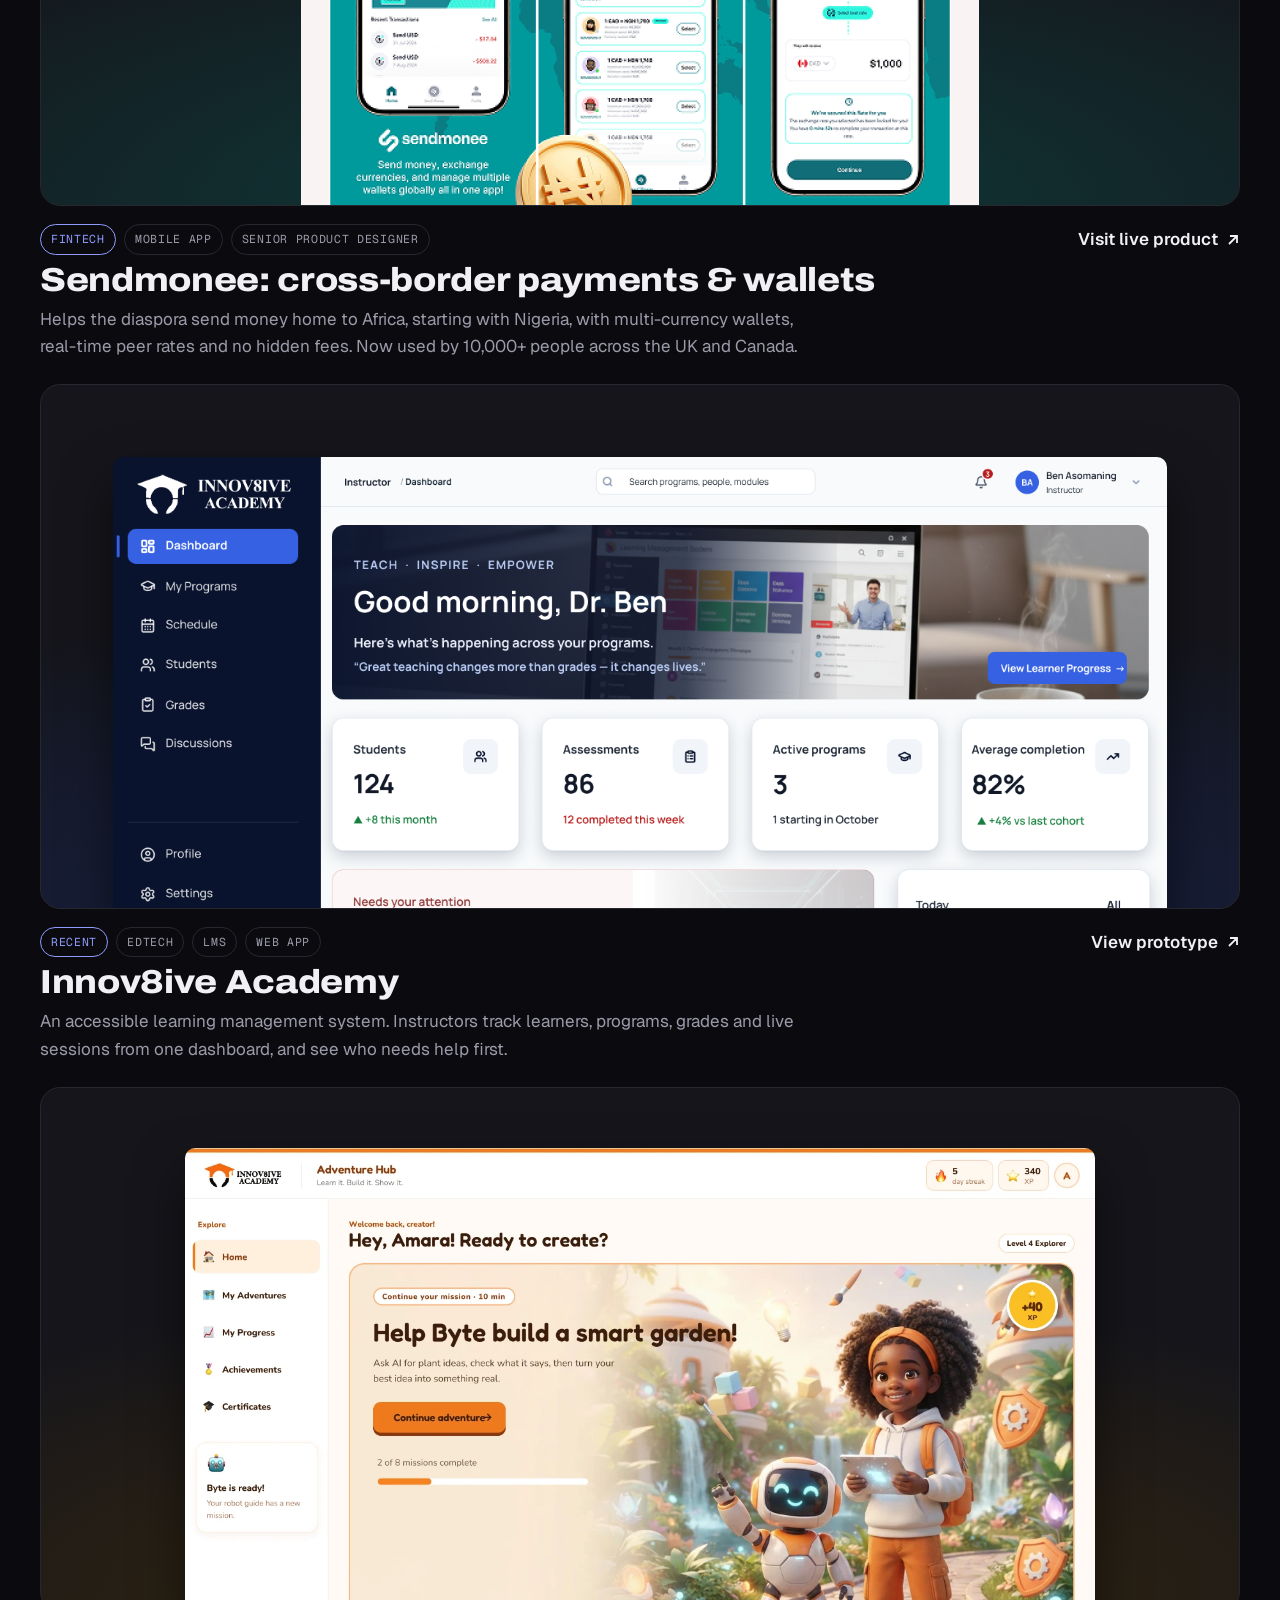
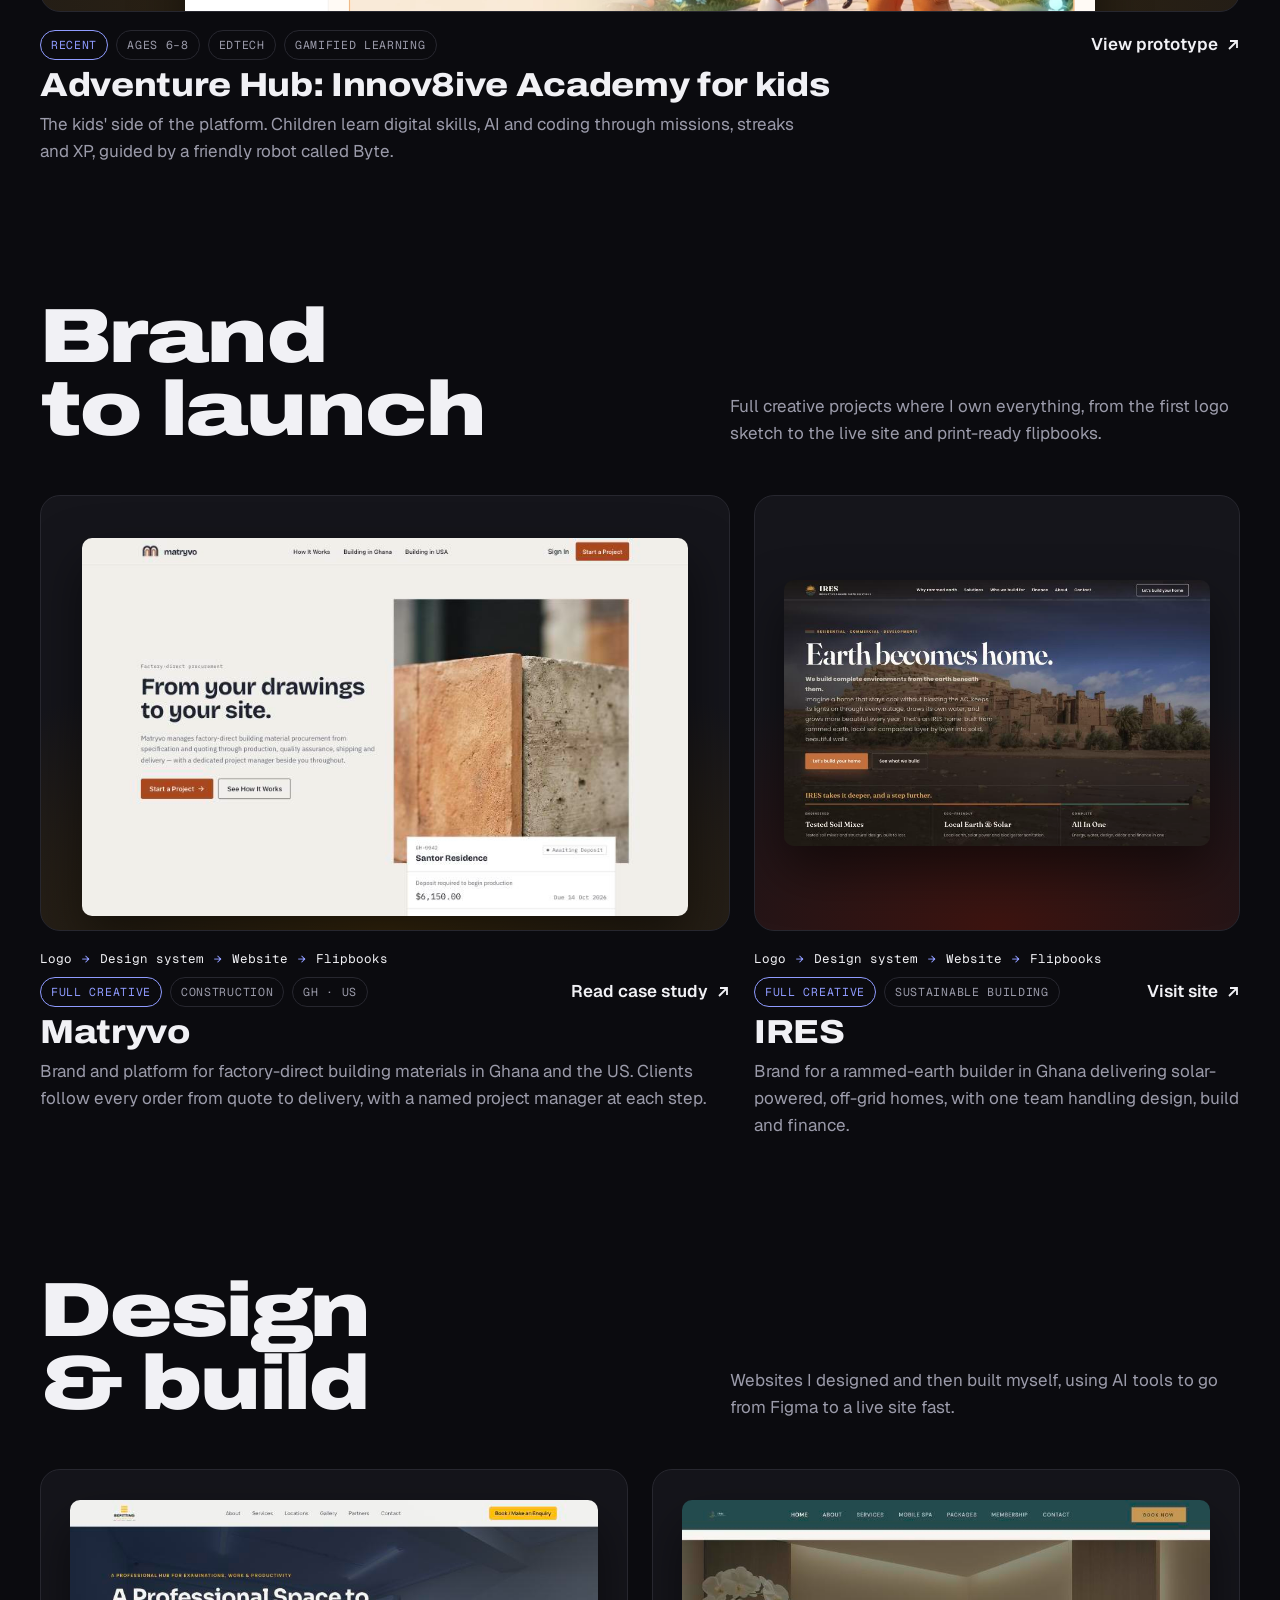
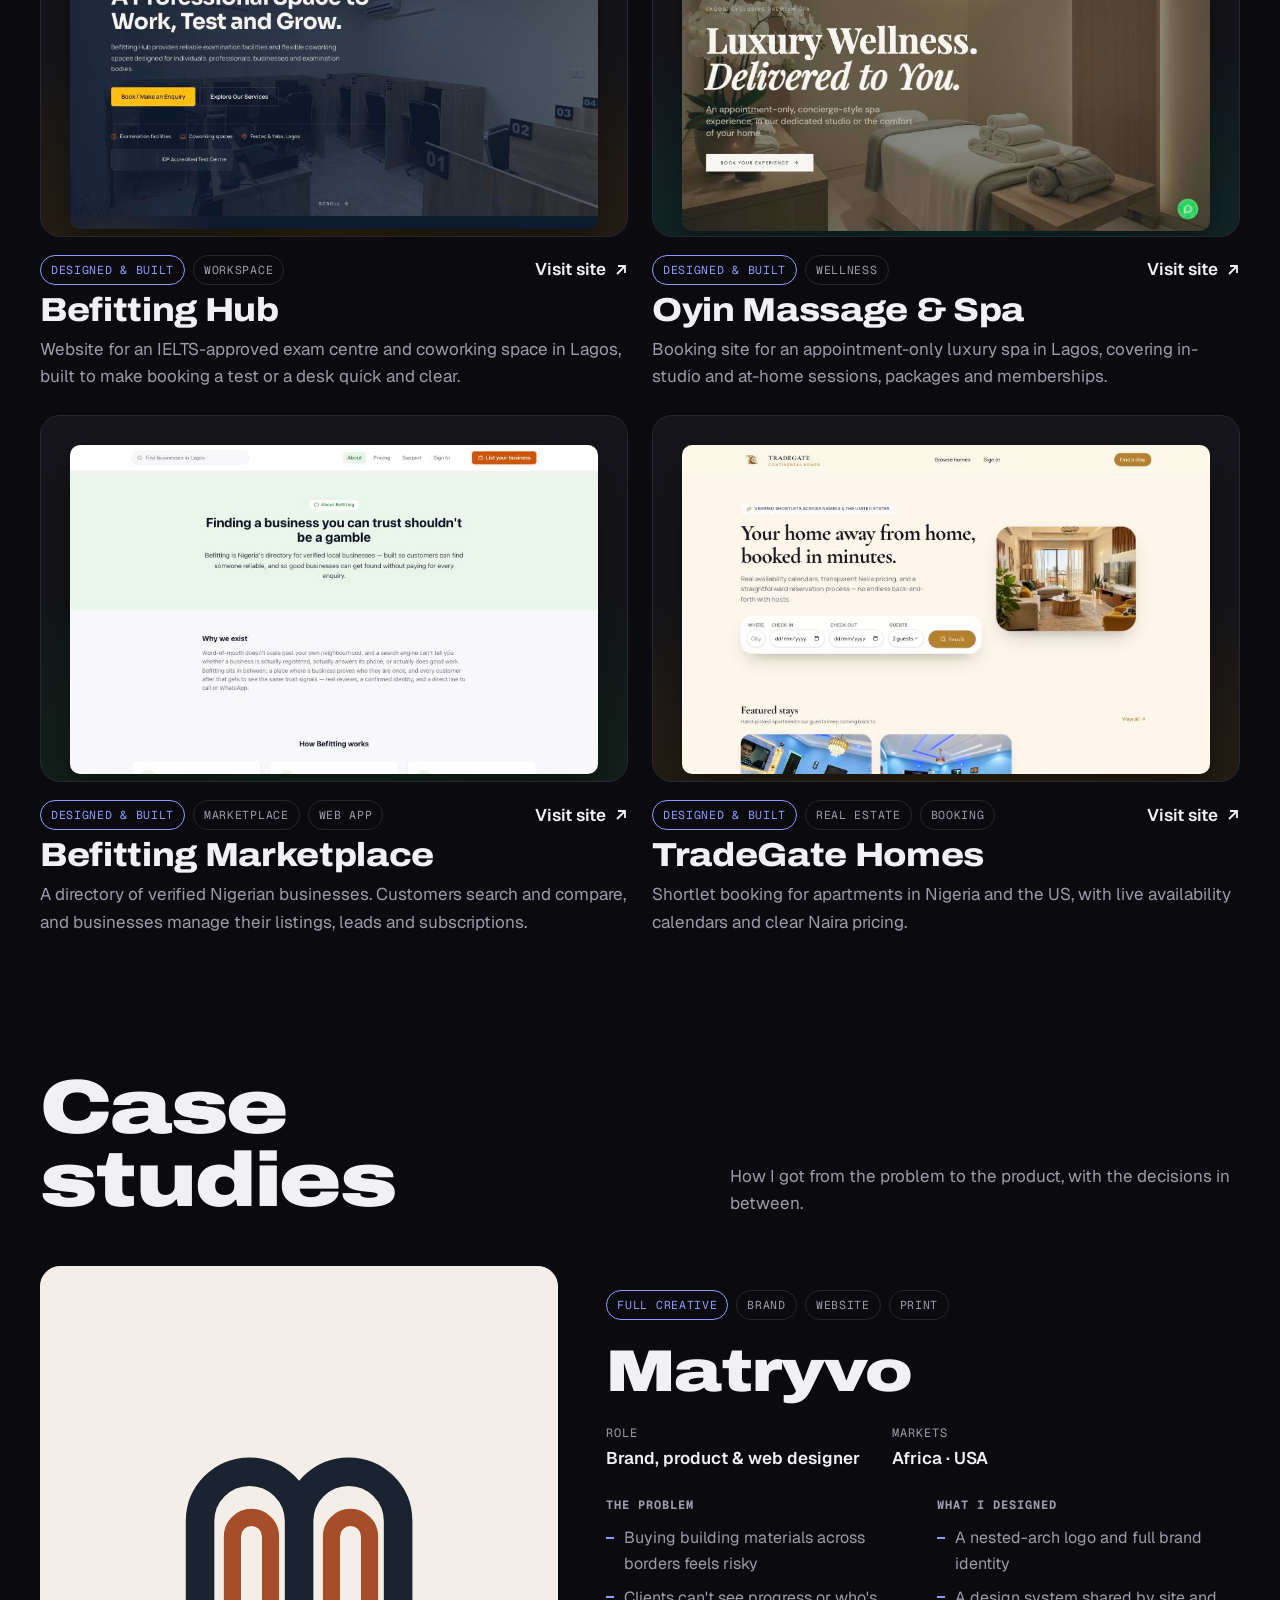
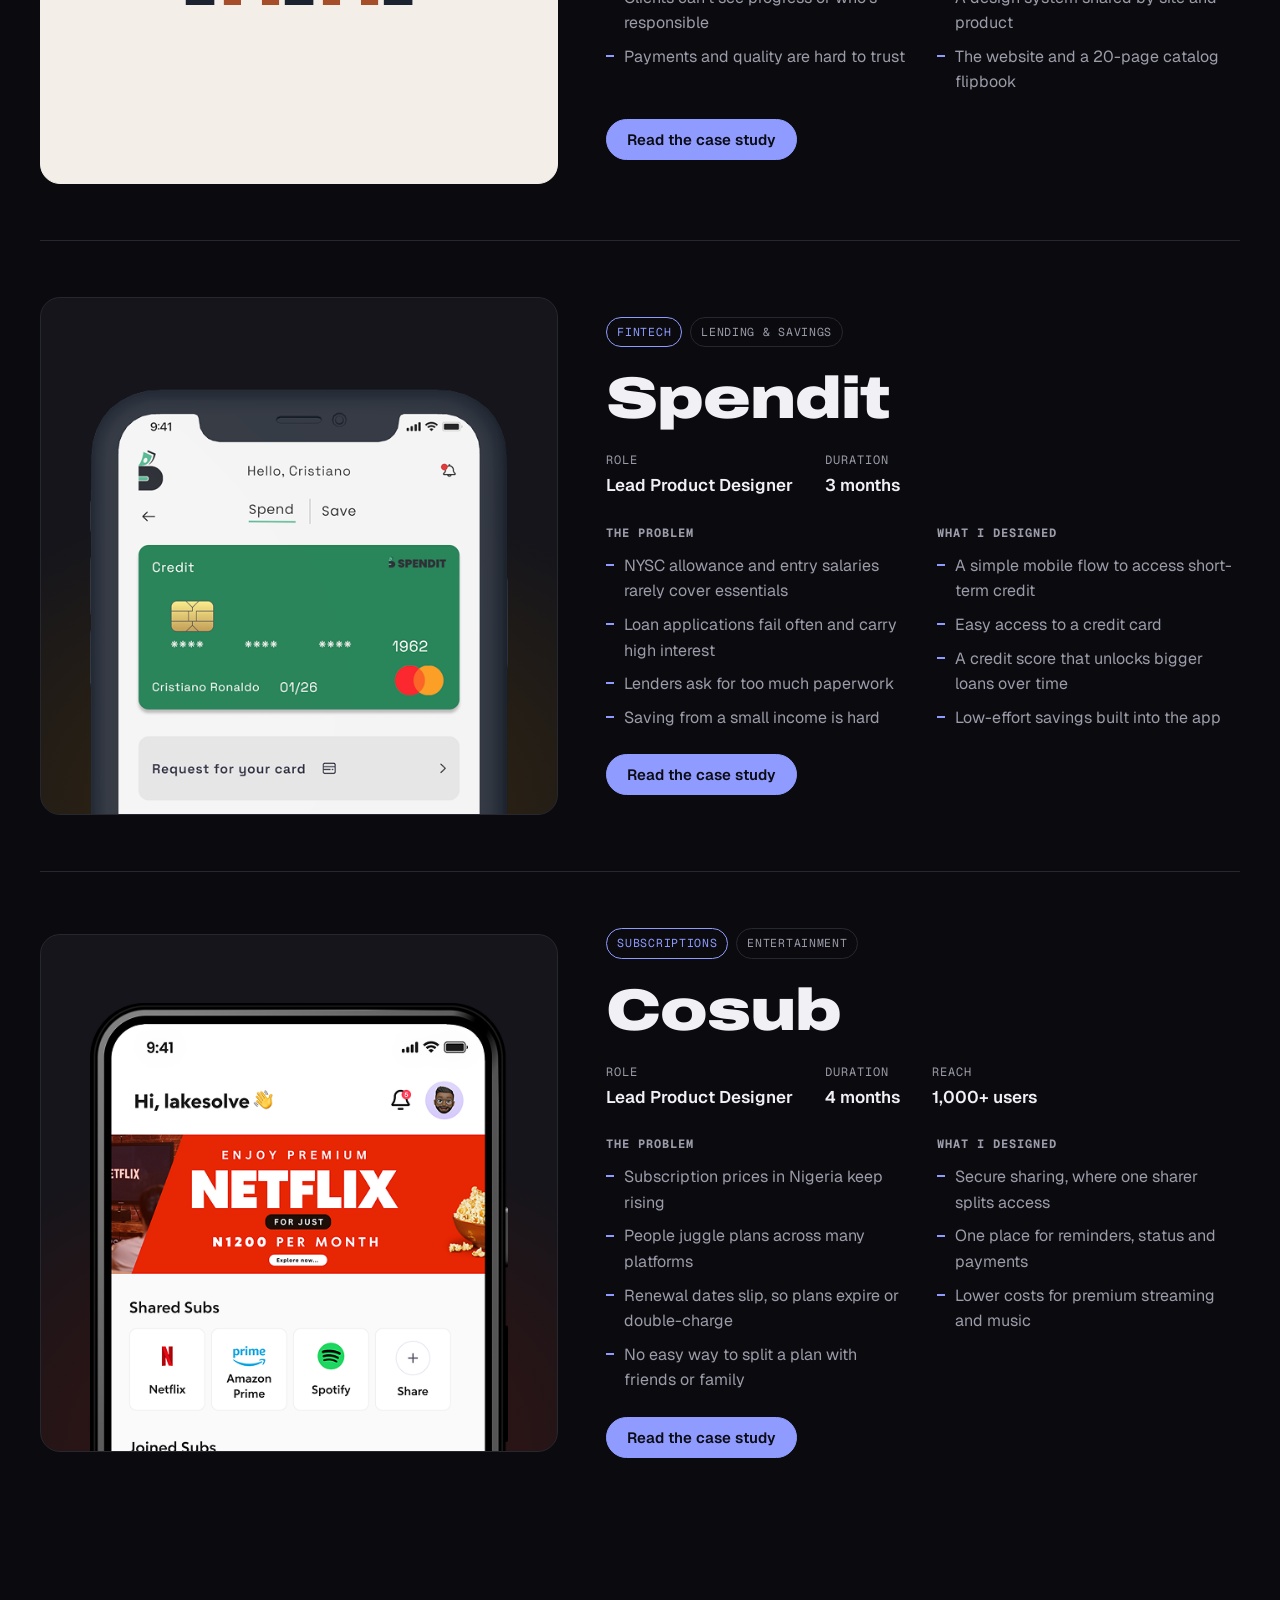
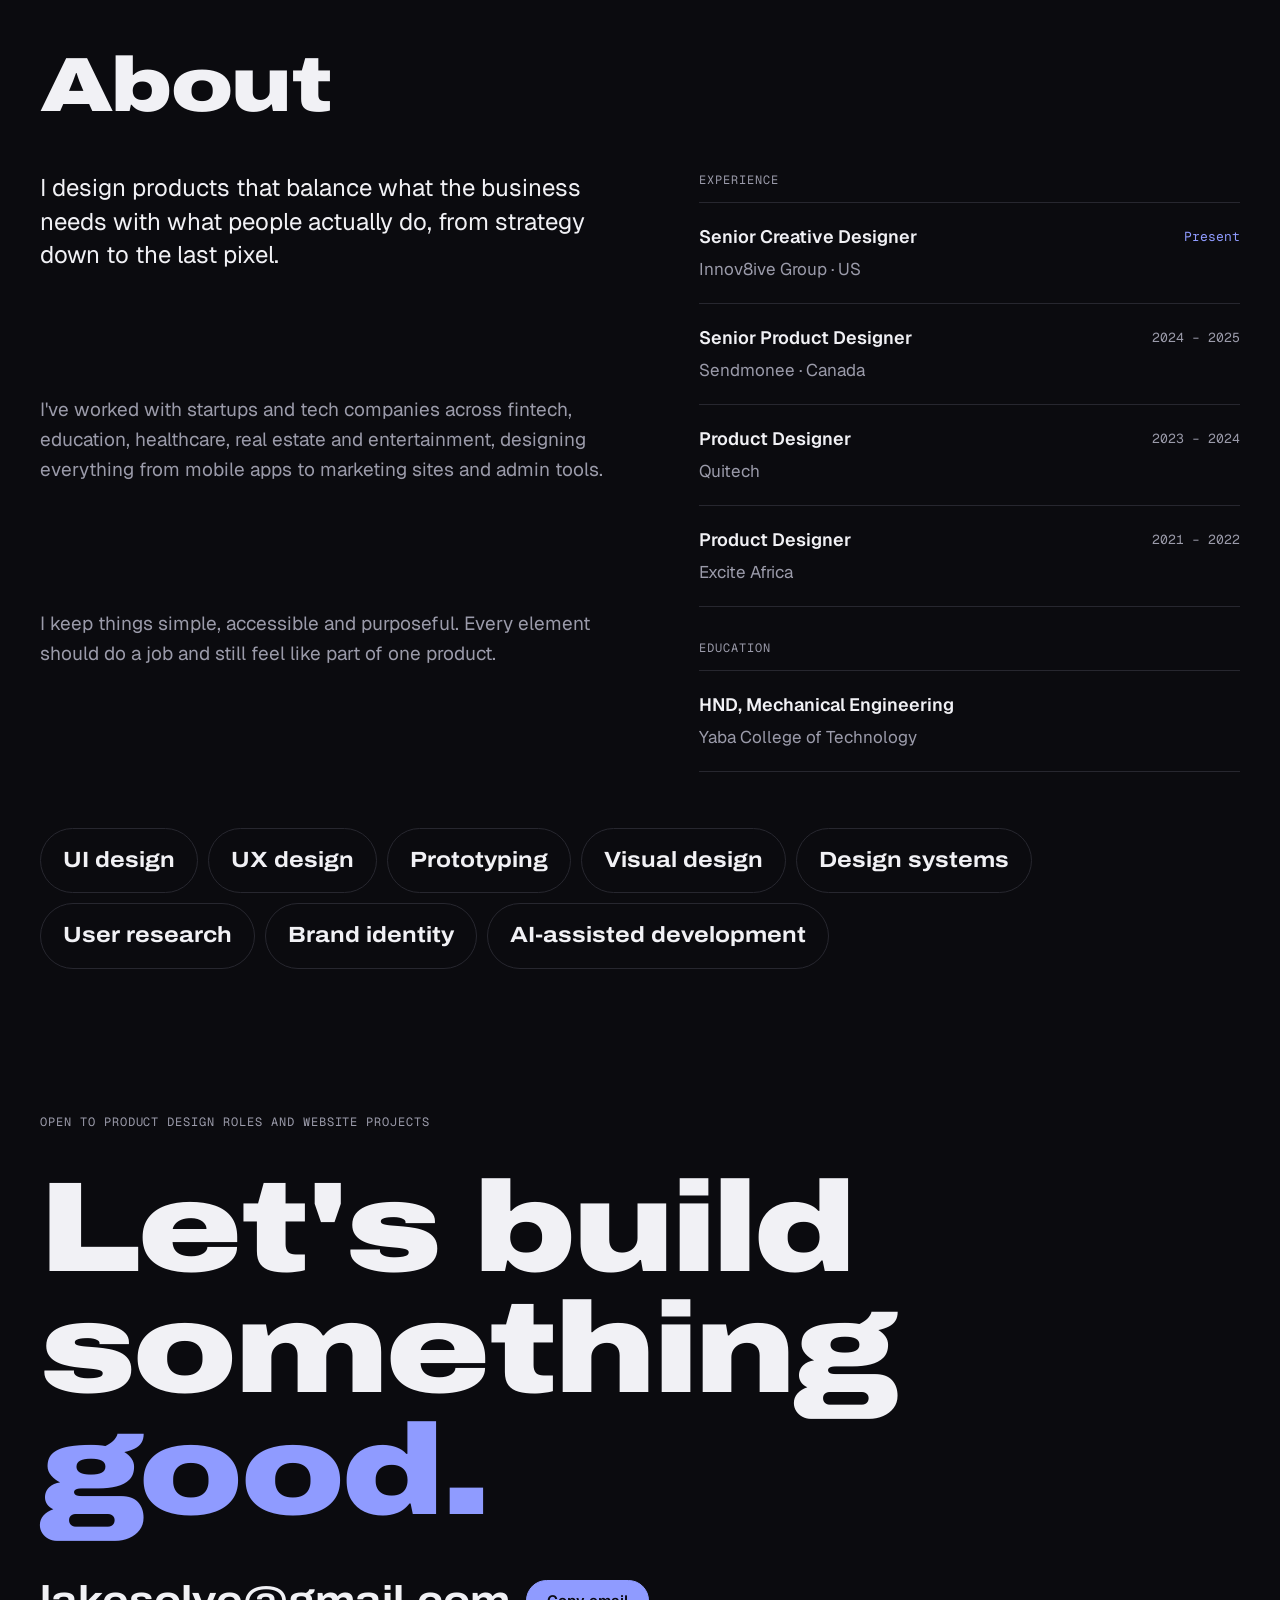
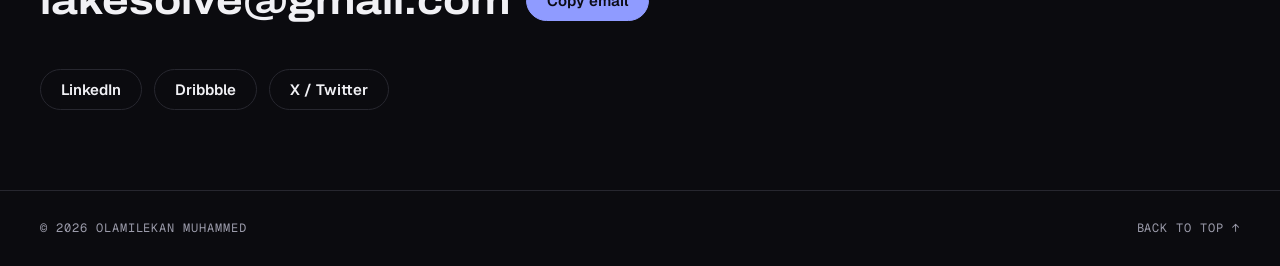
==== commit 3ed0a1f1: "Fix hero phones overlapping the stats on mobile Co-Authored-By: Claude Opus 5.5 <noreply@anthropic.c" ====
--- a/index.html
+++ b/index.html
@@ -119,12 +119,12 @@
 .hero-actions { display: flex; flex-wrap: wrap; gap: 12px; }
 .status { display: inline-flex; align-items: center; gap: 10px; }
 .status i { width: 8px; height: 8px; border-radius: 50%; background: var(--coin); box-shadow: 0 0 0 4px color-mix(in srgb, var(--coin) 22%, transparent); }
-.phones { position: relative; height: 560px; min-width: 0; }
-.phones img { position: absolute; width: 56%; filter: drop-shadow(0 40px 60px rgba(0,0,0,.55)); }
+.phones { position: relative; aspect-ratio: 1 / 1.12; max-height: 620px; min-width: 0; }
+.phones img { position: absolute; width: 48%; filter: drop-shadow(0 40px 60px rgba(0,0,0,.55)); }
 .phones .p1 { left: 4%; top: 6%; transform: rotate(-7deg); animation: float-a 1.1s .2s cubic-bezier(.2,.8,.2,1) both; }
 .phones .p2 { right: 2%; top: 0; transform: rotate(6deg); animation: float-b 1.1s .3s cubic-bezier(.2,.8,.2,1) both; }
 .phones .device {
-  position: absolute; width: 48%; top: 1%;
+  position: absolute; width: 45%; top: 1%;
   padding: 2.4%; background: #0a0a0c; border-radius: 15% / 7%;
   box-shadow: inset 0 0 0 1.5px #3a3a44, 0 40px 60px rgba(0,0,0,.55);
 }
@@ -246,7 +246,7 @@
 
 @media (max-width: 900px) {
   .hero .wrap { grid-template-columns: 1fr; padding-top: 48px; }
-  .phones { height: 420px; max-width: 520px; width: 100%; justify-self: center; }
+  .phones { max-width: 460px; width: 100%; justify-self: center; }
   .facts .wrap { grid-template-columns: 1fr 1fr; }
   .fact:nth-child(3) { padding-left: 0; border-left: 0; }
   .fact:nth-child(n+3) { border-top: 1px solid var(--line); }
@@ -260,7 +260,6 @@
 }
 @media (max-width: 520px) {
   .cols { grid-template-columns: 1fr; }
-  .phones { height: 340px; }
   .fact { padding-right: 12px; }
   .fact + .fact { padding-left: 12px; }
   .fact:nth-child(3) { padding-left: 0; }
@@ -301,7 +300,7 @@
           <a class="btn solid" href="#work">See the work
             <svg width="14" height="14" viewBox="0 0 14 14" fill="none" aria-hidden="true"><path d="M7 1v12M1 7l6 6 6-6" stroke="currentColor" stroke-width="1.8"/></svg>
           </a>
-          <a class="btn" href="assets/olamilekan-muhammed-cv.pdf" target="_blank" rel="noopener">Download CV</a>
+          <a class="btn" href="assets/Olamilekan-Muhammed-Senior-Product-Designer-CV.pdf" target="_blank" rel="noopener">Download CV</a>
         </div>
       </div>
       <div class="phones" aria-hidden="true">
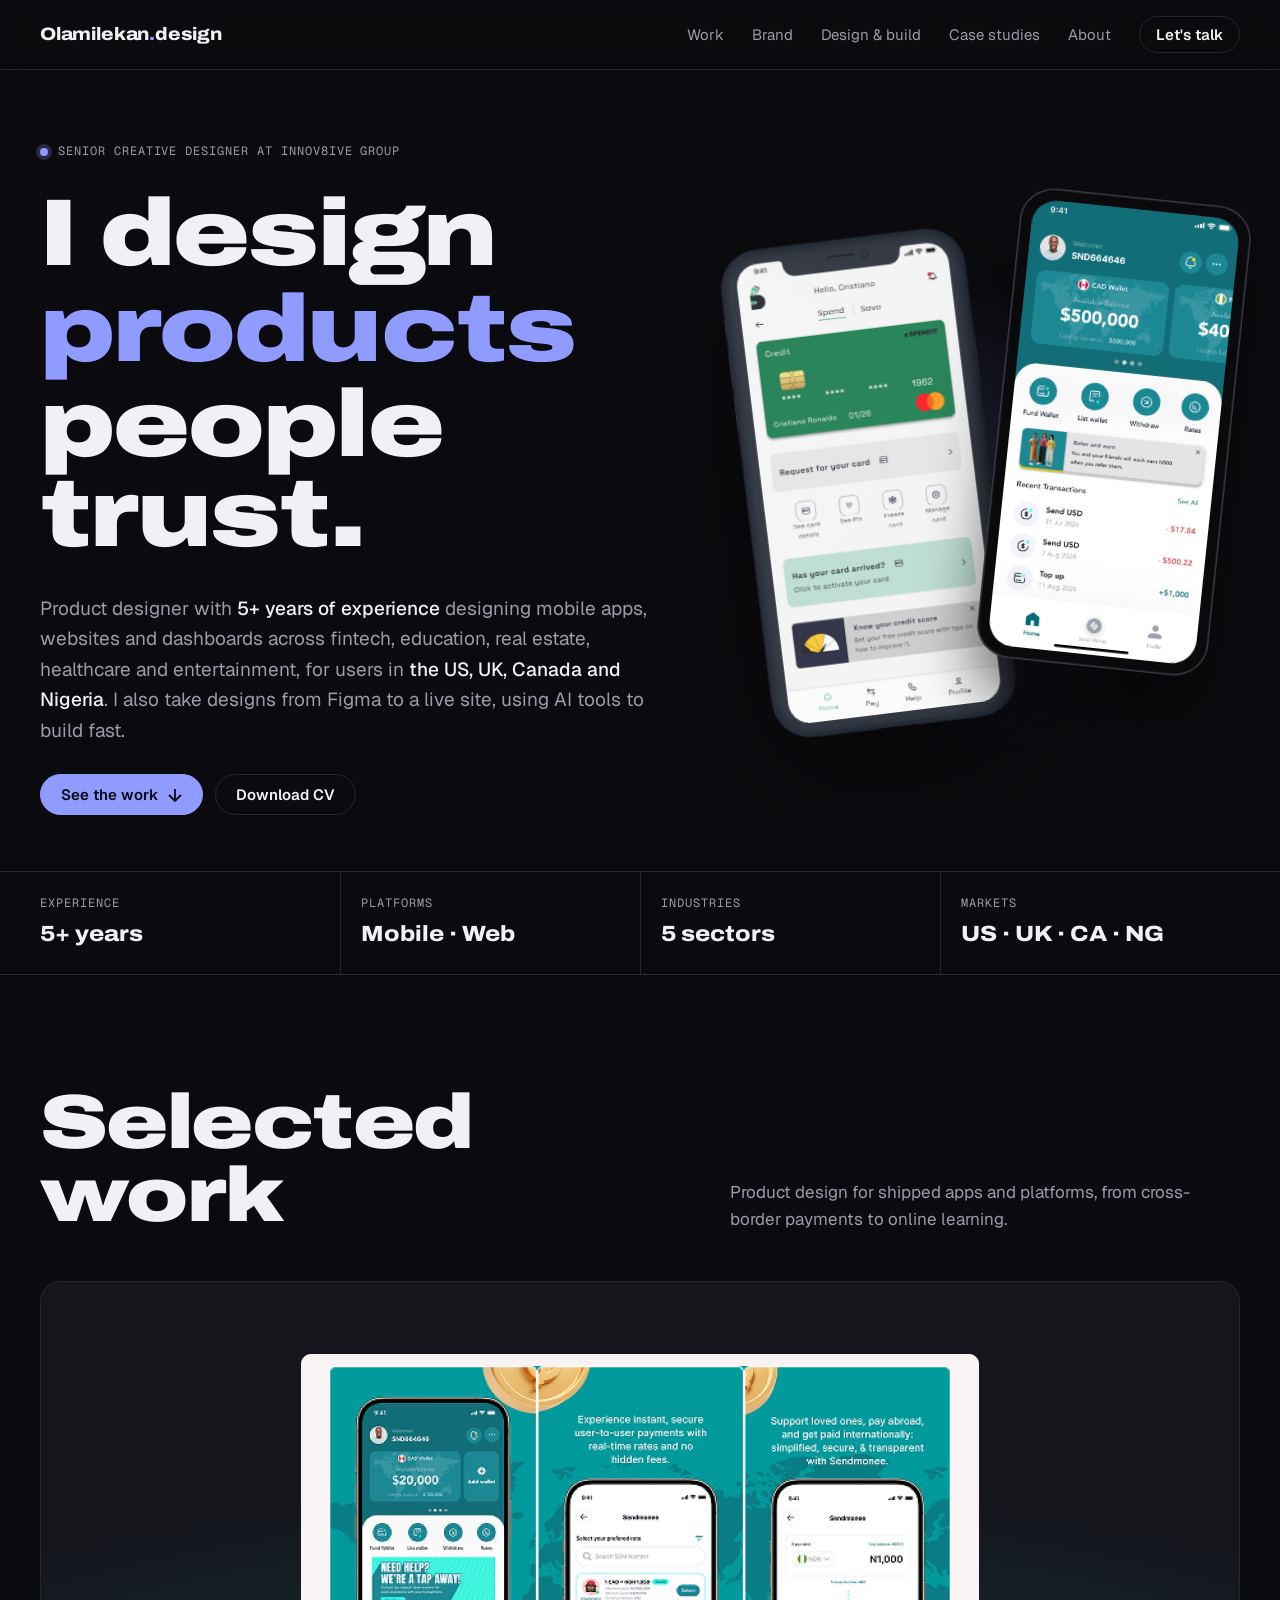
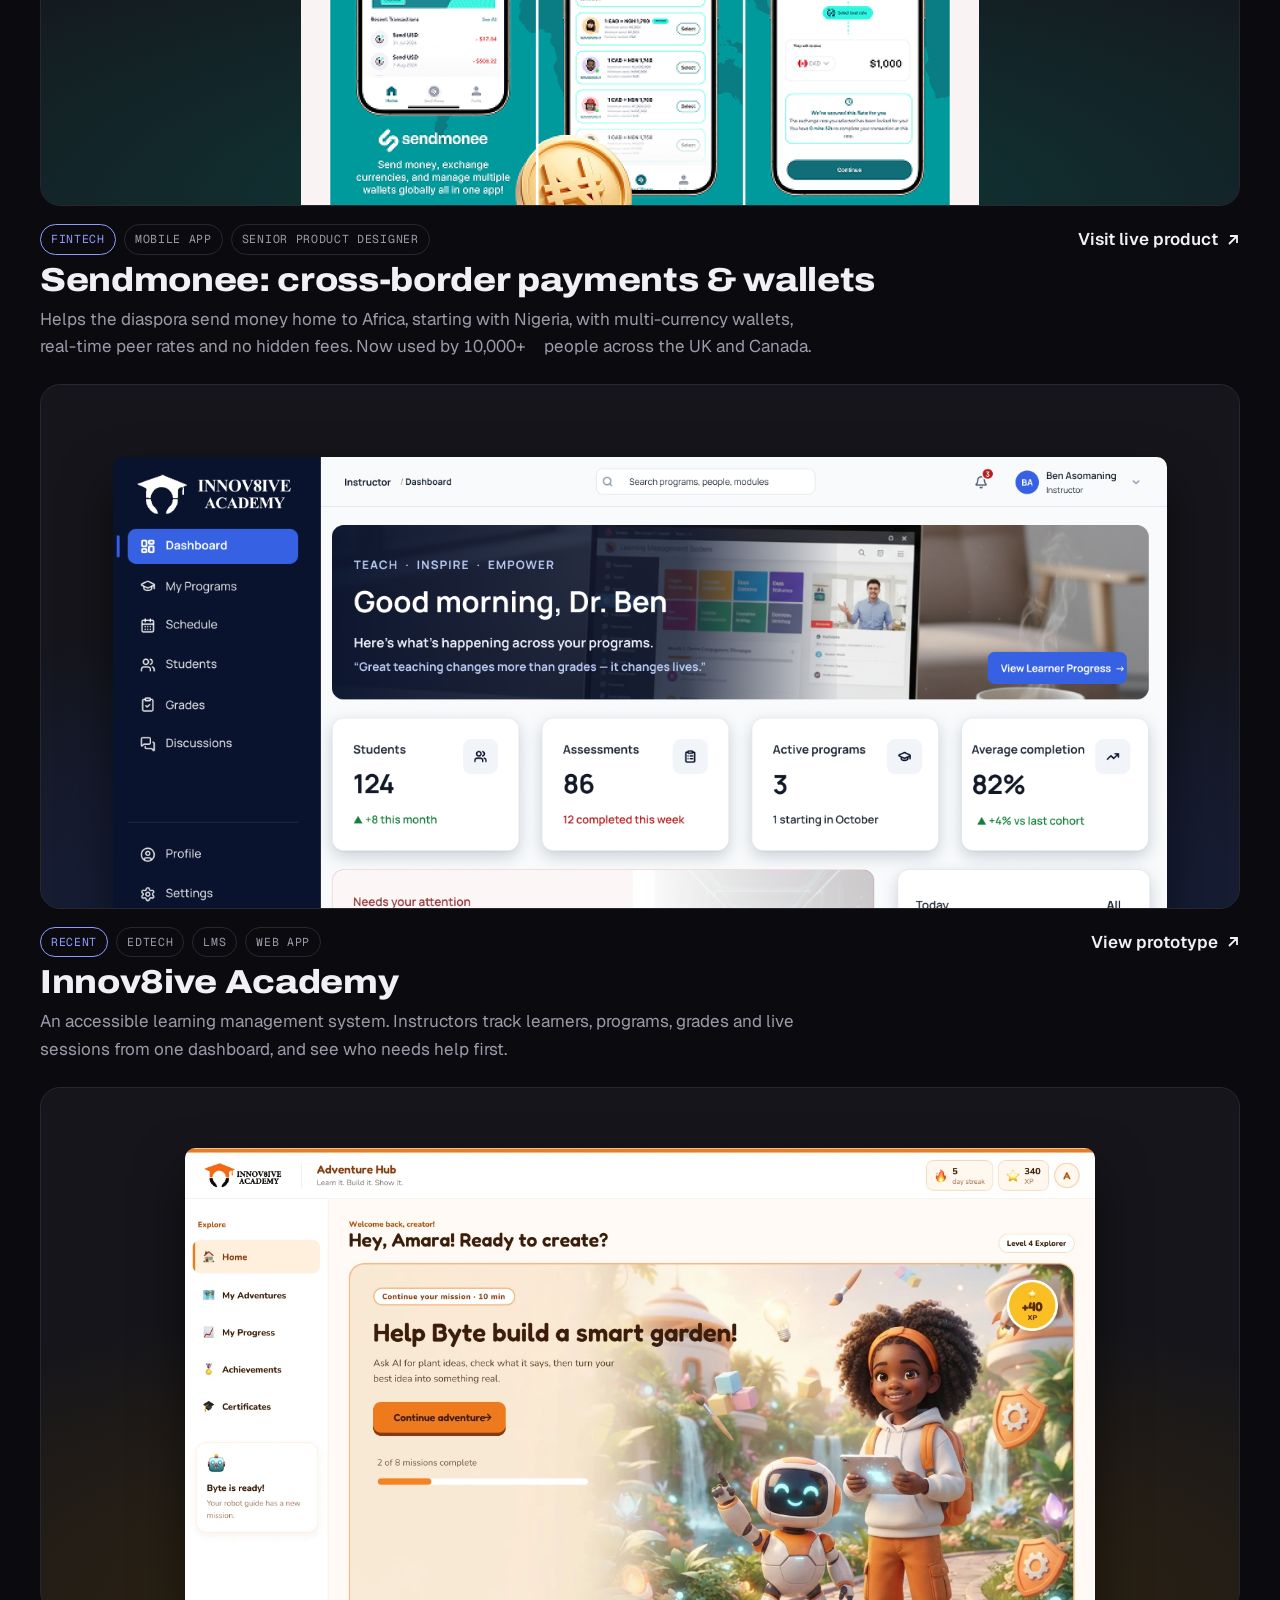
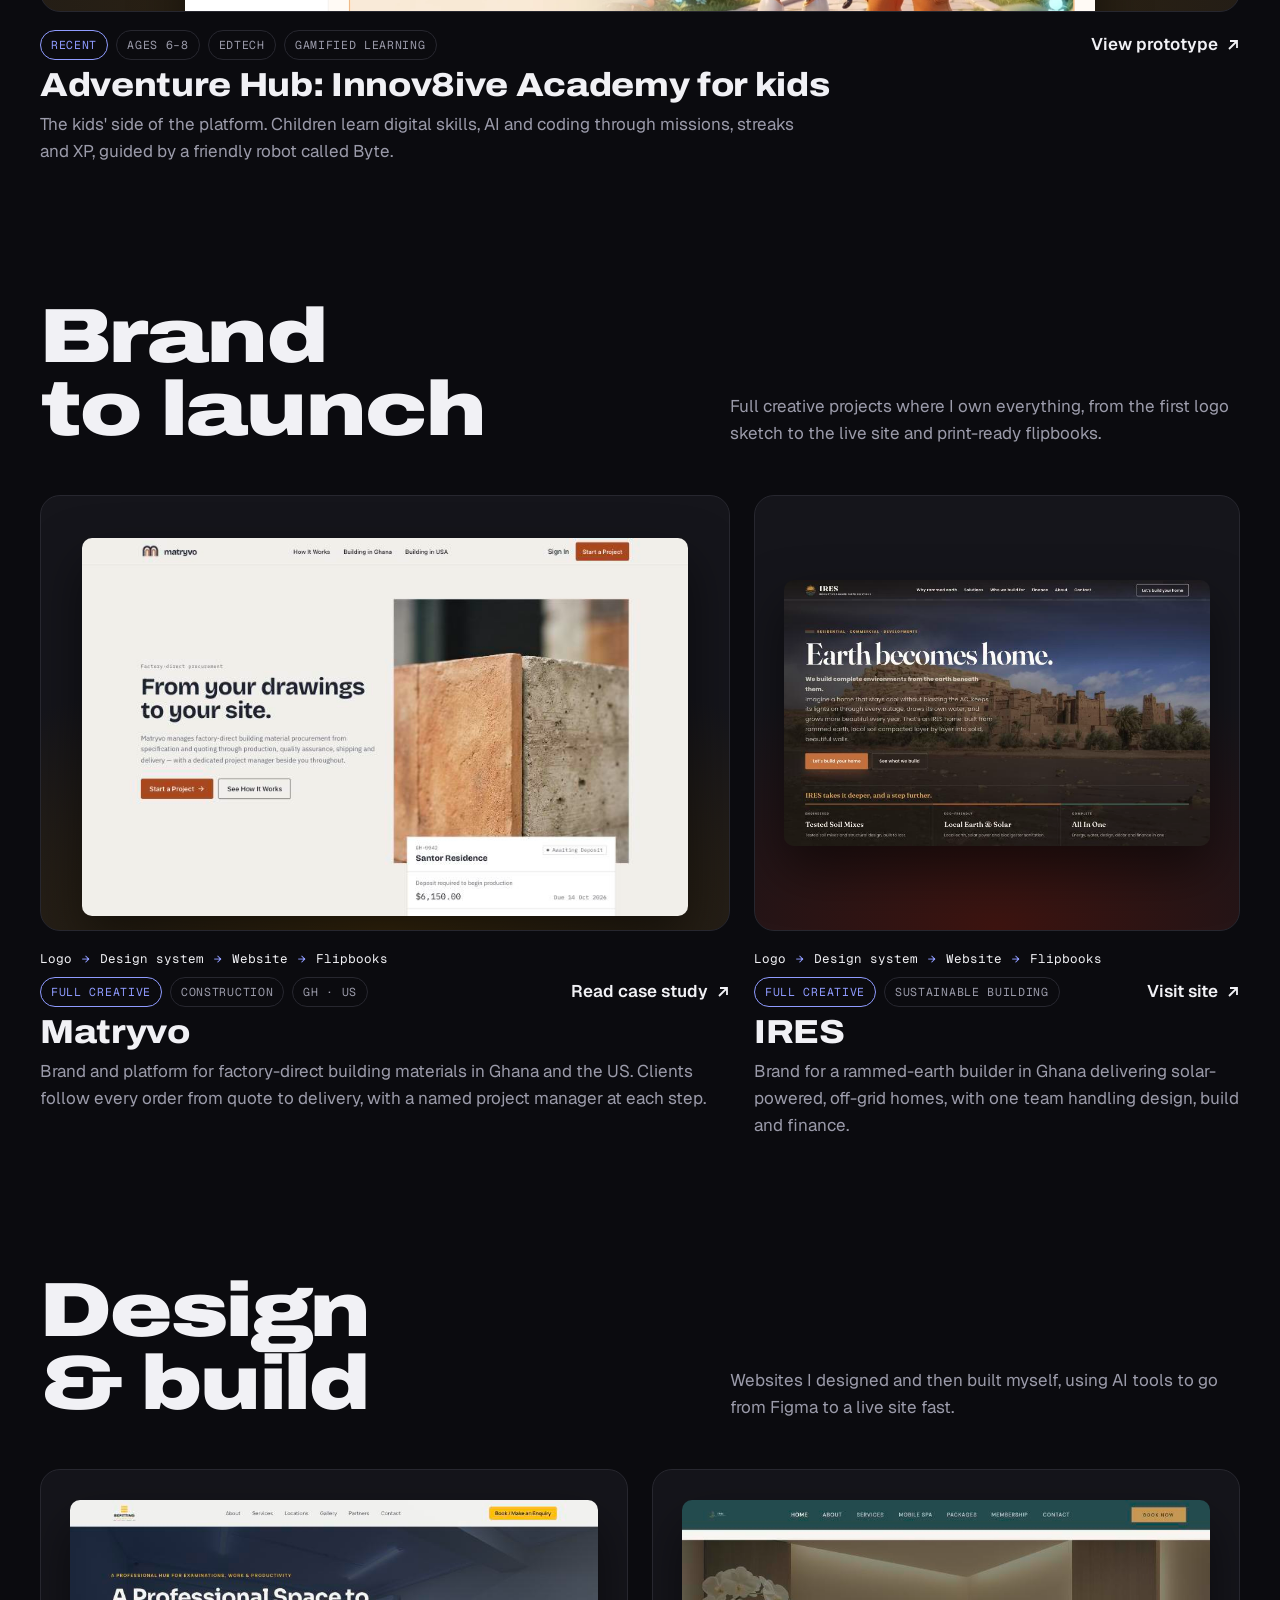
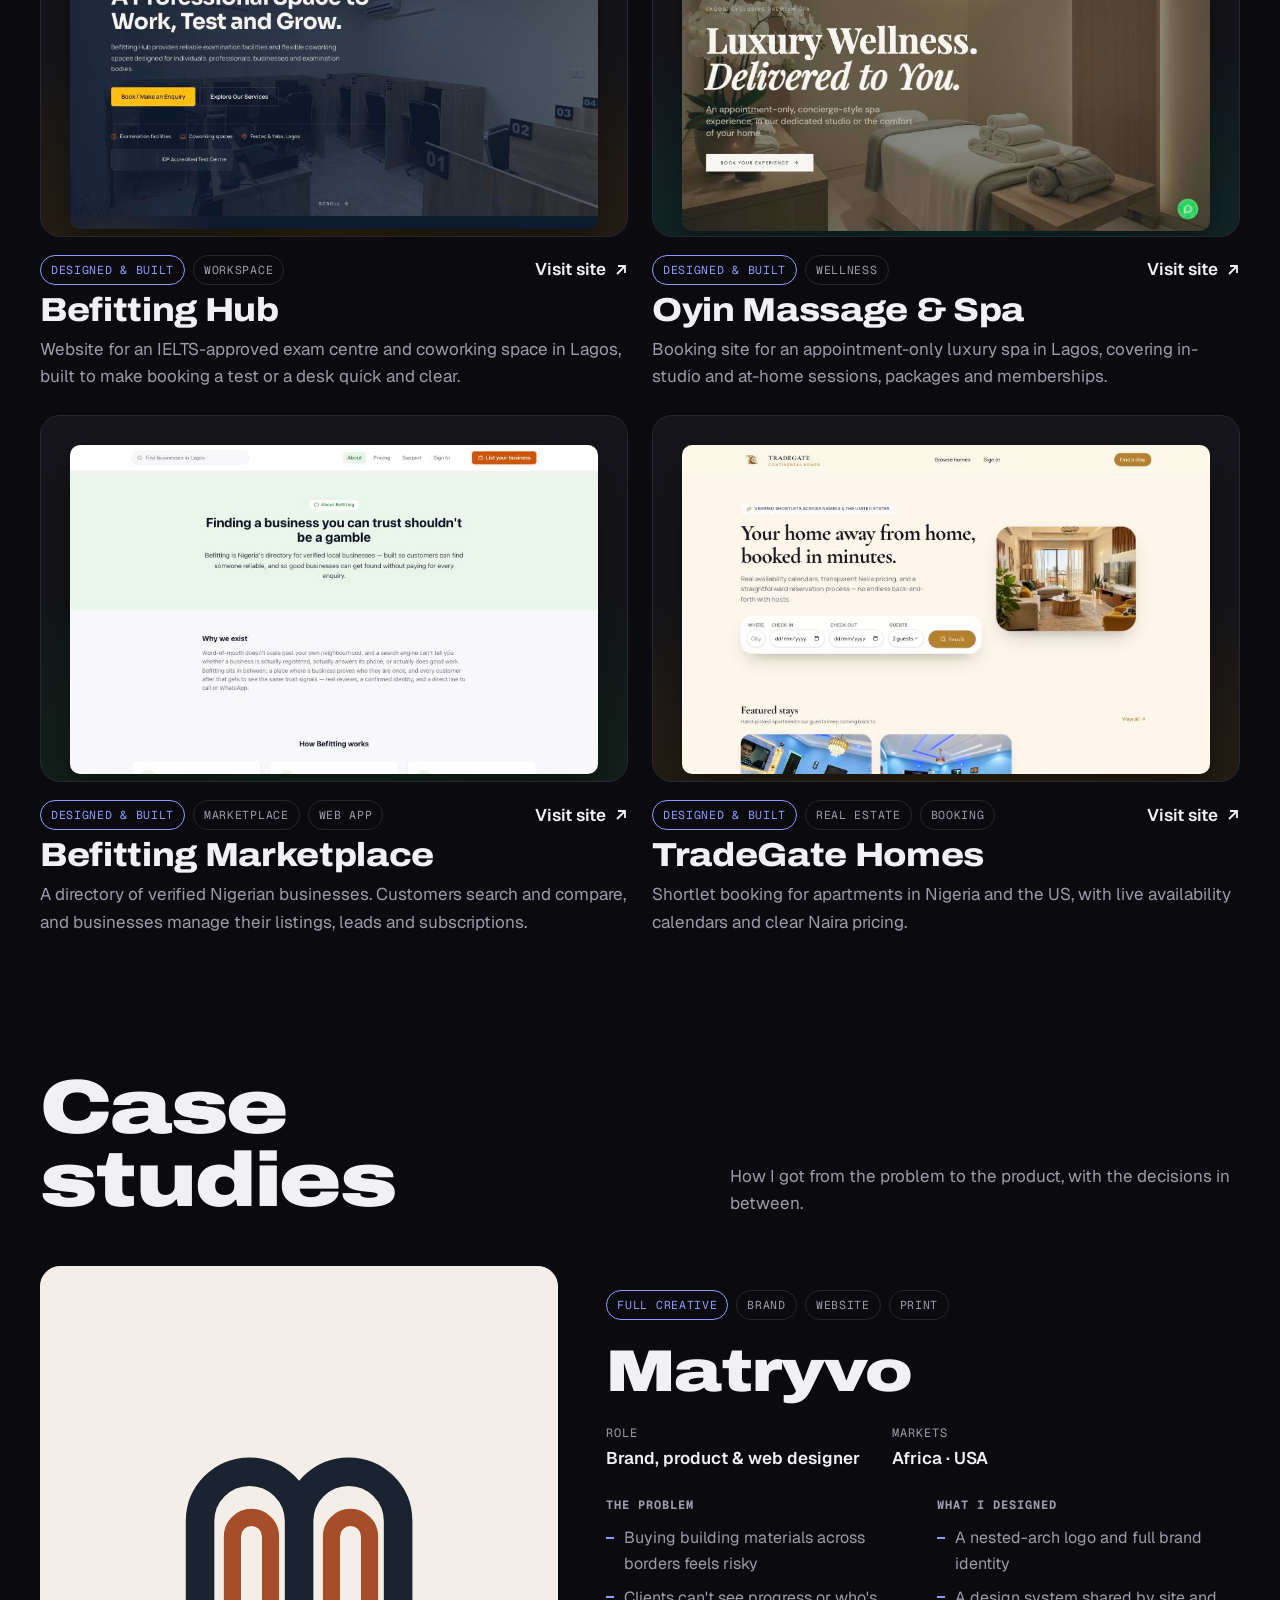
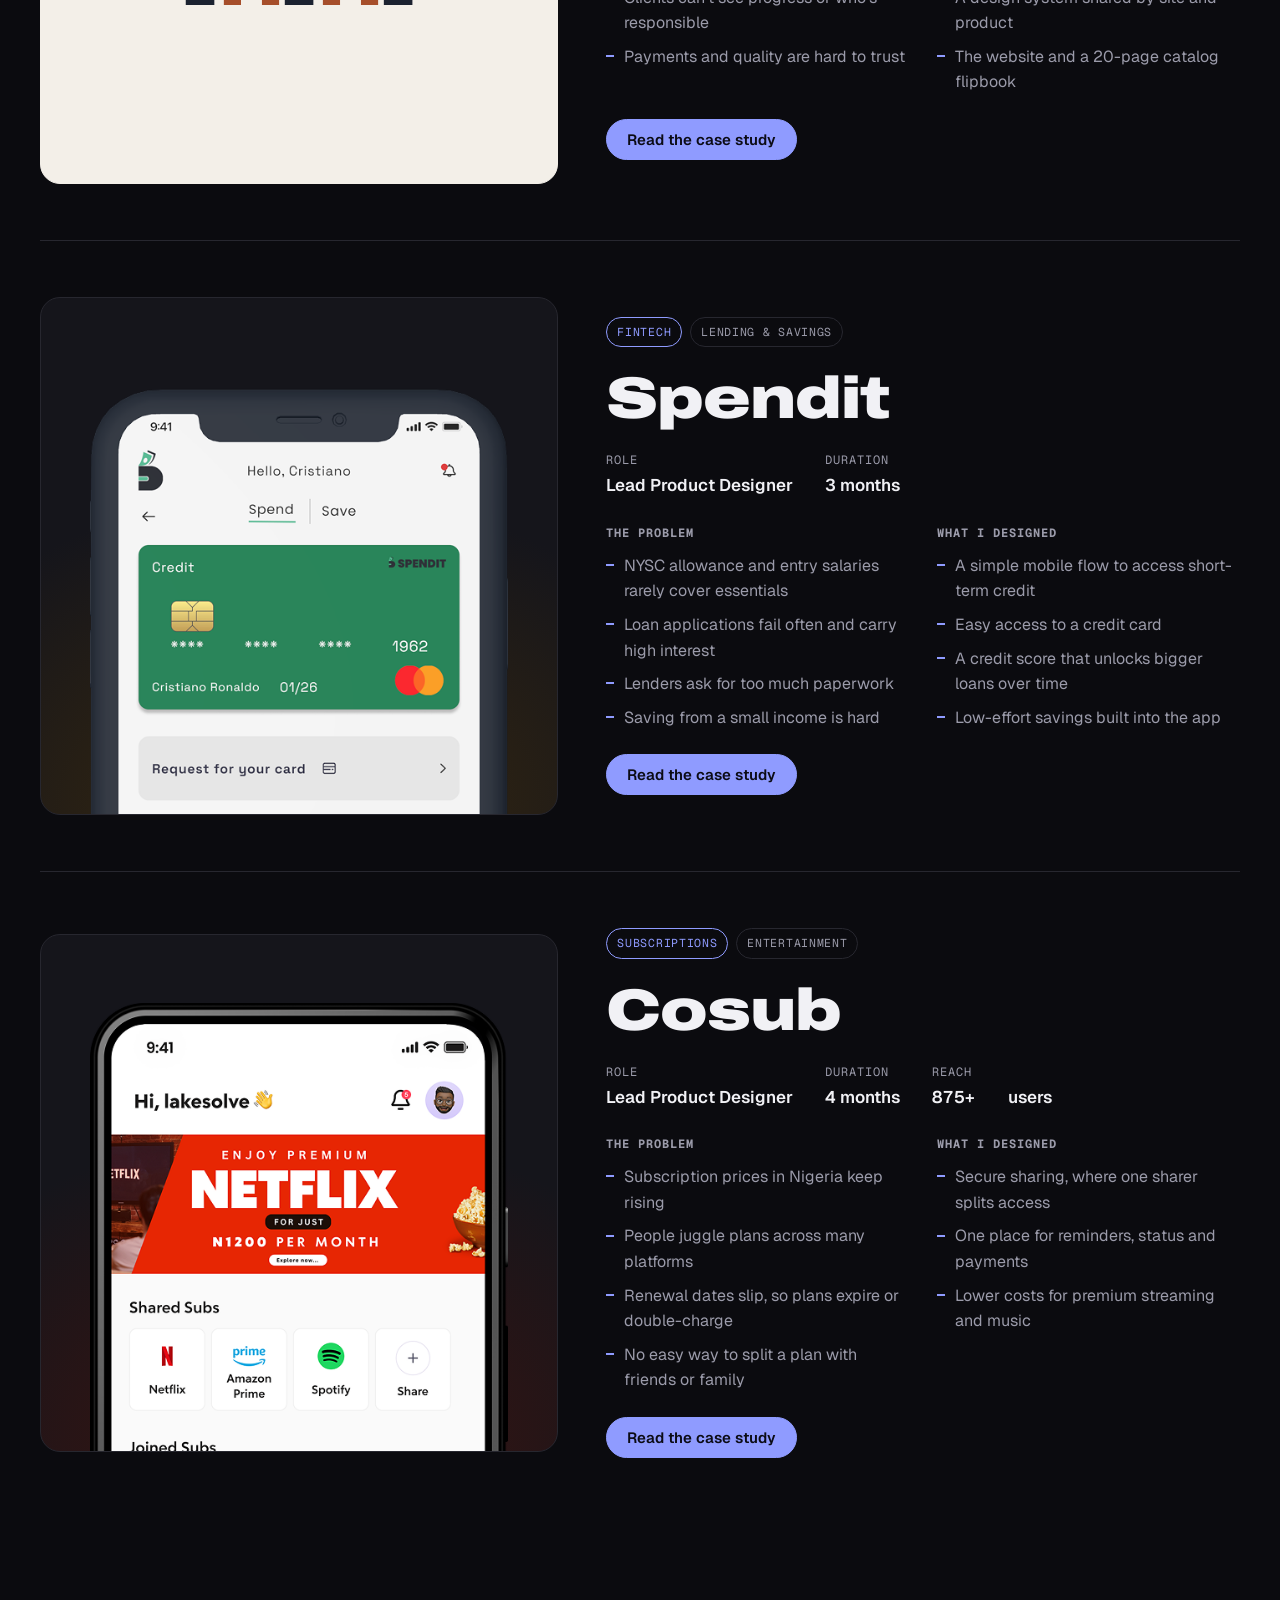
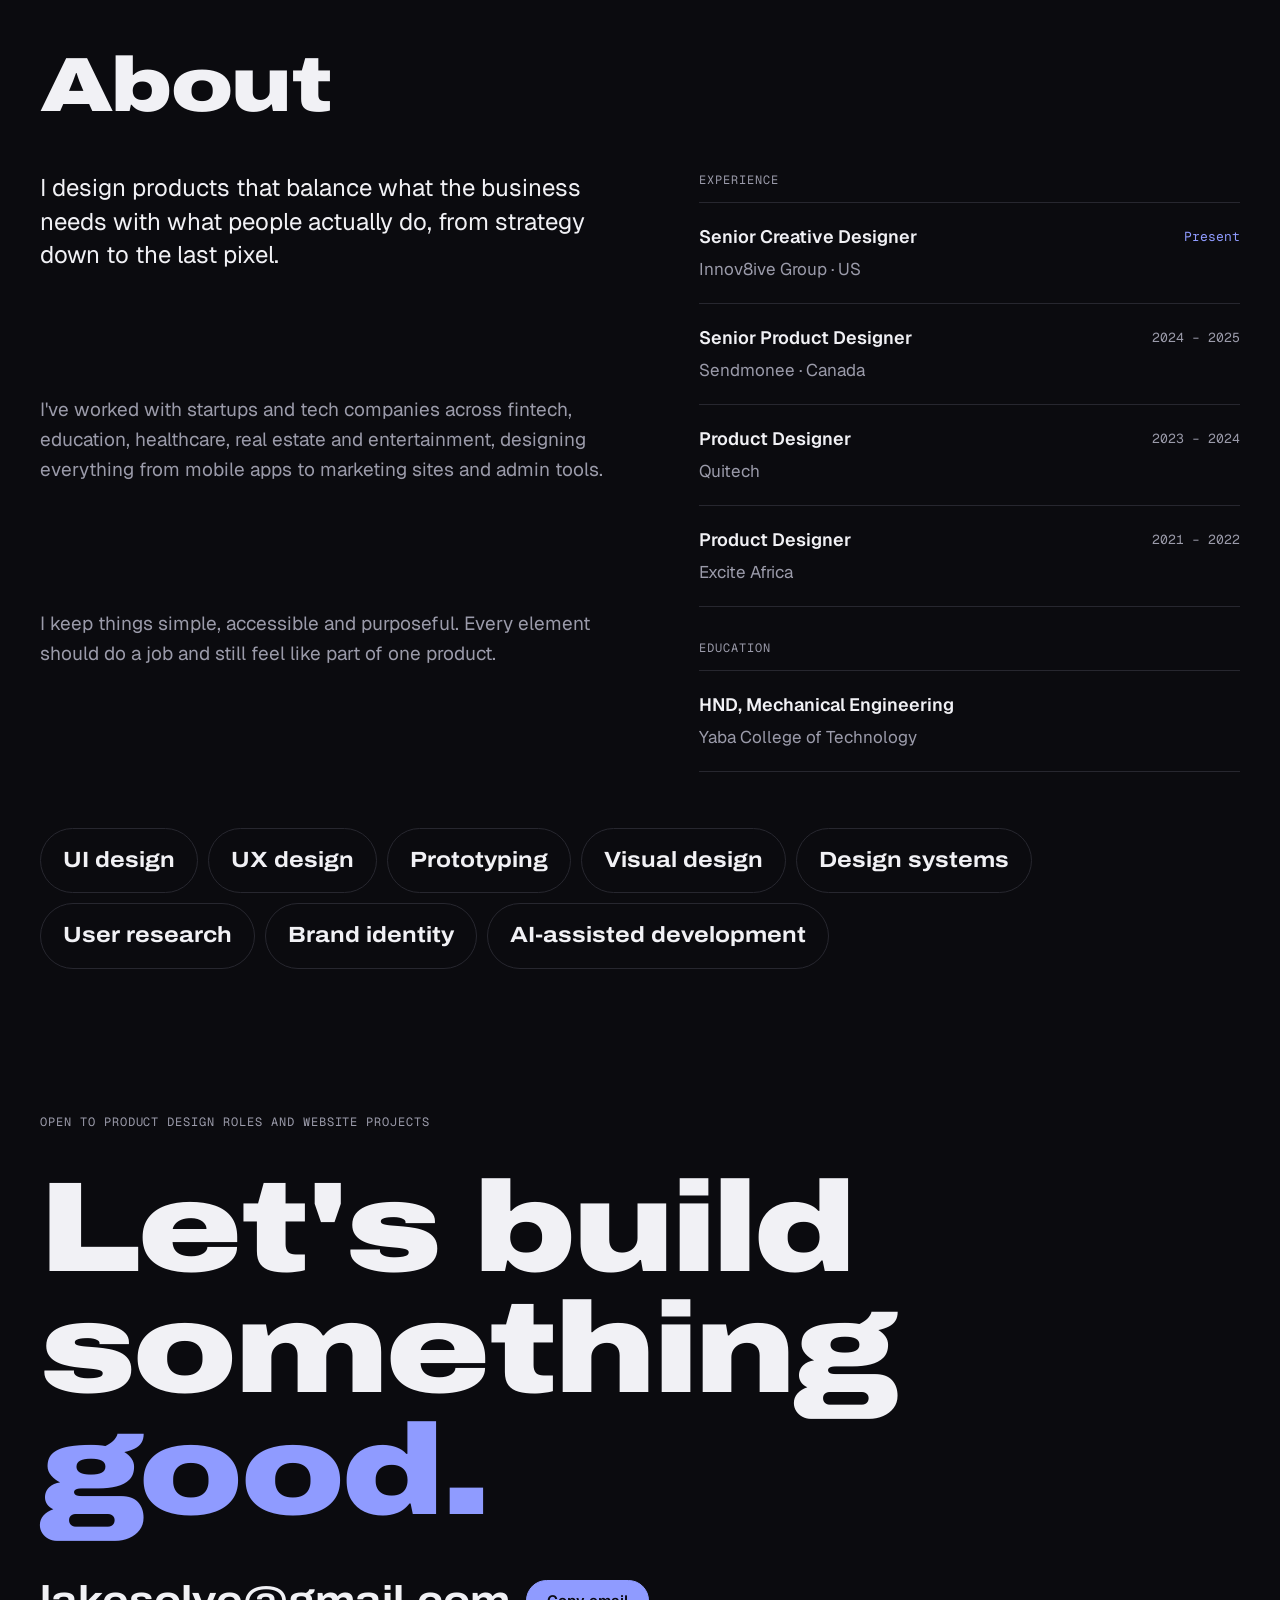
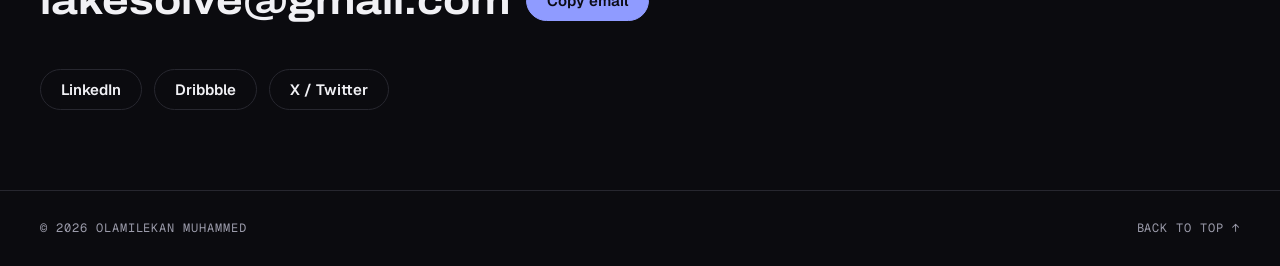
==== commit 23de7b61: "Add motion: scroll reveals, idle phone float, count-ups, stage and bar fills Respects prefers-reduce" ====
--- a/index.html
+++ b/index.html
@@ -269,6 +269,8 @@
   html { scroll-behavior: auto; }
 }
 </style>
+<link rel="stylesheet" href="motion.css">
+<script src="motion.js" defer></script>
 </head>
 <body>
 <header class="top">
--- a/motion.css
+++ b/motion.css
@@ -0,0 +1,34 @@
+/* Motion layer. Only active when motion.js adds .js-motion to <html>, and never for reduced-motion users,
+   so content is always visible without JavaScript. */
+@media (prefers-reduced-motion: no-preference) {
+  .js-motion [data-reveal] {
+    opacity: 0;
+    transform: translateY(20px);
+    transition: opacity .7s cubic-bezier(.2, .8, .2, 1), transform .7s cubic-bezier(.2, .8, .2, 1);
+    transition-delay: var(--reveal-delay, 0ms);
+  }
+  .js-motion [data-reveal].is-in { opacity: 1; transform: none; }
+
+  /* Hero phones: land, then drift gently, slightly out of sync */
+  .phones .p1 { animation: float-a 1.1s .2s cubic-bezier(.2, .8, .2, 1) both, bob-a 7s 1.4s ease-in-out infinite; }
+  .phones .p2 { animation: float-b 1.1s .3s cubic-bezier(.2, .8, .2, 1) both, bob-b 8s 1.6s ease-in-out infinite; }
+  @keyframes bob-a { 0%, 100% { transform: rotate(-7deg) translateY(0); } 50% { transform: rotate(-6deg) translateY(-10px); } }
+  @keyframes bob-b { 0%, 100% { transform: rotate(6deg) translateY(0); } 50% { transform: rotate(7deg) translateY(-8px); } }
+
+  /* Matryvo stage bar fills one step at a time */
+  .js-motion .stages[data-reveal] i { transform: scaleX(0); transform-origin: left; transition: transform .5s cubic-bezier(.2, .8, .2, 1); }
+  .js-motion .stages[data-reveal].is-in i { transform: scaleX(1); }
+  .js-motion .stages[data-reveal] div:nth-child(2) i { transition-delay: .12s; }
+  .js-motion .stages[data-reveal] div:nth-child(3) i { transition-delay: .24s; }
+  .js-motion .stages[data-reveal] div:nth-child(4) i { transition-delay: .36s; }
+  .js-motion .stages[data-reveal] div:nth-child(5) i { transition-delay: .48s; }
+  .js-motion .stages[data-reveal] div:nth-child(6) i { transition-delay: .6s; }
+  .js-motion .stages[data-reveal] div:nth-child(7) i { transition-delay: .72s; }
+  .js-motion .stages[data-reveal] div:nth-child(8) i { transition-delay: .84s; }
+  .js-motion .stages[data-reveal] div:nth-child(9) i { transition-delay: .96s; }
+
+  /* Survey bars grow to their value */
+  .js-motion .bars[data-reveal] .fill { transform: scaleX(0); transform-origin: left; transition: transform .9s .2s cubic-bezier(.2, .8, .2, 1); }
+  .js-motion .bars[data-reveal].is-in .fill { transform: scaleX(1); }
+}
+.count { font-variant-numeric: tabular-nums; }
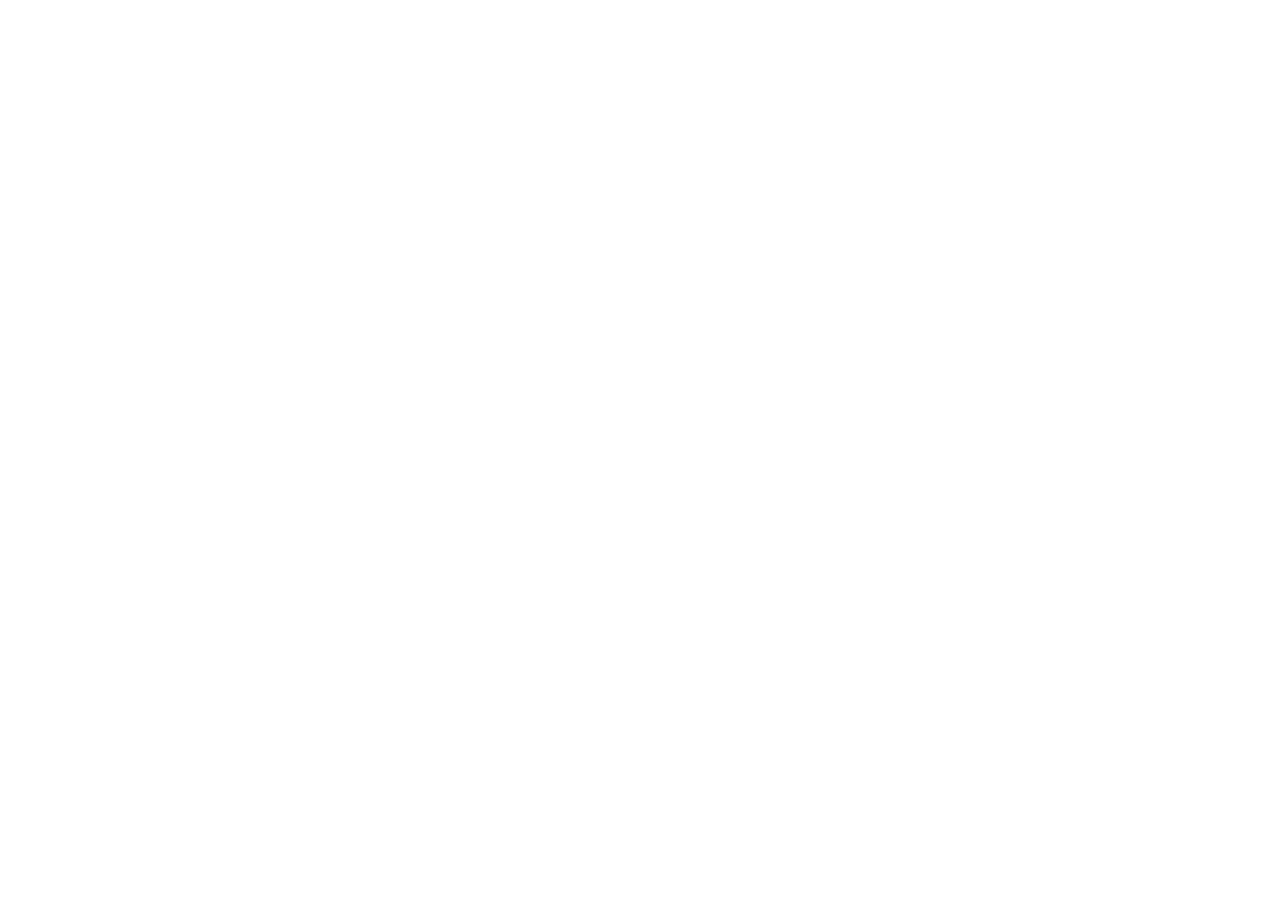
==== commit 5d8d79c9: "Add first-visit intro: Hello, I'm Olamilekan Plays once per session on the homepage, skippable, skip" ====
--- a/index.html
+++ b/index.html
@@ -110,9 +110,9 @@
 .hero h1 { font-size: clamp(44px, 7.4vw, 104px); }
 .hero h1 em { font-style: normal; color: var(--coin); }
 .hero h1 .line { display: block; overflow: hidden; padding-bottom: 0.06em; }
-.hero h1 .line > span { display: inline-block; animation: rise .9s cubic-bezier(.2,.8,.2,1) both; }
-.hero h1 .line:nth-child(2) > span { animation-delay: .08s; }
-.hero h1 .line:nth-child(3) > span { animation-delay: .16s; }
+.hero h1 .line > span { display: inline-block; animation: rise .9s cubic-bezier(.2,.8,.2,1) both; animation-delay: var(--intro-delay, 0s); }
+.hero h1 .line:nth-child(2) > span { animation-delay: calc(var(--intro-delay, 0s) + .08s); }
+.hero h1 .line:nth-child(3) > span { animation-delay: calc(var(--intro-delay, 0s) + .16s); }
 .hero-copy { min-width: 0; display: grid; gap: 28px; }
 .hero p.lede { margin: 0; max-width: 34em; color: var(--dust); font-size: 19px; }
 .hero p.lede strong { color: var(--paper); font-weight: 500; }
@@ -121,8 +121,8 @@
 .status i { width: 8px; height: 8px; border-radius: 50%; background: var(--coin); box-shadow: 0 0 0 4px color-mix(in srgb, var(--coin) 22%, transparent); }
 .phones { position: relative; aspect-ratio: 1 / 1.12; max-height: 620px; min-width: 0; }
 .phones img { position: absolute; width: 48%; filter: drop-shadow(0 40px 60px rgba(0,0,0,.55)); }
-.phones .p1 { left: 4%; top: 6%; transform: rotate(-7deg); animation: float-a 1.1s .2s cubic-bezier(.2,.8,.2,1) both; }
-.phones .p2 { right: 2%; top: 0; transform: rotate(6deg); animation: float-b 1.1s .3s cubic-bezier(.2,.8,.2,1) both; }
+.phones .p1 { left: 4%; top: 6%; transform: rotate(-7deg); animation: float-a 1.1s calc(var(--intro-delay, 0s) + .2s) cubic-bezier(.2,.8,.2,1) both; }
+.phones .p2 { right: 2%; top: 0; transform: rotate(6deg); animation: float-b 1.1s calc(var(--intro-delay, 0s) + .3s) cubic-bezier(.2,.8,.2,1) both; }
 .phones .device {
   position: absolute; width: 45%; top: 1%;
   padding: 2.4%; background: #0a0a0c; border-radius: 15% / 7%;
@@ -264,6 +264,29 @@
   .fact + .fact { padding-left: 12px; }
   .fact:nth-child(3) { padding-left: 0; }
 }
+/* First-visit intro: "Hello, I'm Olamilekan." then slides away to the hero. Only shown when html.intro is set. */
+.intro { display: none; }
+html.intro { --intro-delay: 1.3s; }
+html.intro .intro {
+  display: grid; place-items: center; position: fixed; inset: 0; z-index: 100;
+  background: var(--ink); cursor: pointer;
+  padding-left: max(20px, env(safe-area-inset-left, 0px)); padding-right: max(20px, env(safe-area-inset-right, 0px));
+  animation: intro-out .65s cubic-bezier(.76,0,.24,1) 1.1s forwards;
+}
+.intro p { margin: 0; font-family: var(--display); font-stretch: 125%; font-weight: 900; font-size: clamp(36px, 7vw, 96px); line-height: 1; letter-spacing: -.02em; text-align: center; text-wrap: balance; }
+.intro p span { display: inline-block; overflow: hidden; padding-bottom: .08em; vertical-align: bottom; }
+.intro p span > i { display: inline-block; font-style: normal; animation: rise .6s cubic-bezier(.2,.8,.2,1) both; }
+.intro p span:nth-child(2) > i { animation-delay: .12s; }
+.intro p em { font-style: normal; color: var(--coin); }
+.intro small { position: absolute; bottom: calc(28px + env(safe-area-inset-bottom, 0px)); font-family: var(--mono); font-size: 12px; letter-spacing: .1em; text-transform: uppercase; color: var(--dust); opacity: 0; animation: intro-hint .4s .5s forwards; }
+html.intro.intro-skip .intro { animation: intro-fade .3s ease forwards; }
+html.intro.intro-done .intro { display: none; }
+@keyframes intro-out { to { transform: translateY(-100%); visibility: hidden; } }
+@keyframes intro-fade { to { opacity: 0; visibility: hidden; } }
+@keyframes intro-hint { to { opacity: 1; } }
+.hint-touch { display: none; }
+@media (hover: none) { .hint-mouse { display: none; } .hint-touch { display: inline; } }
+
 @media (prefers-reduced-motion: reduce) {
   *, *::before, *::after { animation: none !important; transition: none !important; }
   html { scroll-behavior: auto; }
@@ -271,8 +294,49 @@
 </style>
 <link rel="stylesheet" href="motion.css">
 <script src="motion.js" defer></script>
+<script>
+/* Decide before first paint: show the intro once per browser session, never for reduced-motion users */
+(function () {
+  try {
+    if (window.matchMedia('(prefers-reduced-motion: reduce)').matches) return;
+    if (sessionStorage.getItem('introSeen')) return;
+    sessionStorage.setItem('introSeen', '1');
+    document.documentElement.classList.add('intro');
+  } catch (e) {}
+})();
+</script>
 </head>
 <body>
+<div class="intro" id="intro" aria-hidden="true">
+  <p><span><i>Hello,</i></span> <span><i>I'm Olamilekan<em>.</em></i></span></p>
+  <small><span class="hint-mouse">Click or scroll to skip</span><span class="hint-touch">Tap to skip</span></small>
+</div>
+<script>
+(function () {
+  var root = document.documentElement, intro = document.getElementById('intro');
+  if (!root.classList.contains('intro')) return;
+  var done = false;
+  function stopListening() {
+    ['click', 'wheel', 'touchstart', 'keydown'].forEach(function (t) { window.removeEventListener(t, skip, true); });
+  }
+  // Natural end: hide the overlay but keep the hero's delayed entrance running
+  function finish() {
+    if (done) return; done = true;
+    stopListening();
+    root.classList.add('intro-done');
+  }
+  // Skip: fade out fast and drop the delay so the hero is there right away
+  function skip() {
+    if (done) return; done = true;
+    stopListening();
+    root.classList.add('intro-skip');
+    setTimeout(function () { root.classList.remove('intro', 'intro-skip'); }, 300);
+  }
+  intro.addEventListener('animationend', function (e) { if (e.target === intro && e.animationName === 'intro-out') finish(); });
+  ['click', 'wheel', 'touchstart', 'keydown'].forEach(function (t) { window.addEventListener(t, skip, { capture: true, passive: true }); });
+  setTimeout(finish, 2400); // safety net
+})();
+</script>
 <header class="top">
   <div class="wrap">
     <a class="mark" href="#top">Olamilekan<span>.</span>design</a>
--- a/motion.css
+++ b/motion.css
@@ -10,8 +10,8 @@
   .js-motion [data-reveal].is-in { opacity: 1; transform: none; }
 
   /* Hero phones: land, then drift gently, slightly out of sync */
-  .phones .p1 { animation: float-a 1.1s .2s cubic-bezier(.2, .8, .2, 1) both, bob-a 7s 1.4s ease-in-out infinite; }
-  .phones .p2 { animation: float-b 1.1s .3s cubic-bezier(.2, .8, .2, 1) both, bob-b 8s 1.6s ease-in-out infinite; }
+  .phones .p1 { animation: float-a 1.1s calc(var(--intro-delay, 0s) + .2s) cubic-bezier(.2, .8, .2, 1) both, bob-a 7s calc(var(--intro-delay, 0s) + 1.4s) ease-in-out infinite; }
+  .phones .p2 { animation: float-b 1.1s calc(var(--intro-delay, 0s) + .3s) cubic-bezier(.2, .8, .2, 1) both, bob-b 8s calc(var(--intro-delay, 0s) + 1.6s) ease-in-out infinite; }
   @keyframes bob-a { 0%, 100% { transform: rotate(-7deg) translateY(0); } 50% { transform: rotate(-6deg) translateY(-10px); } }
   @keyframes bob-b { 0%, 100% { transform: rotate(6deg) translateY(0); } 50% { transform: rotate(7deg) translateY(-8px); } }
 
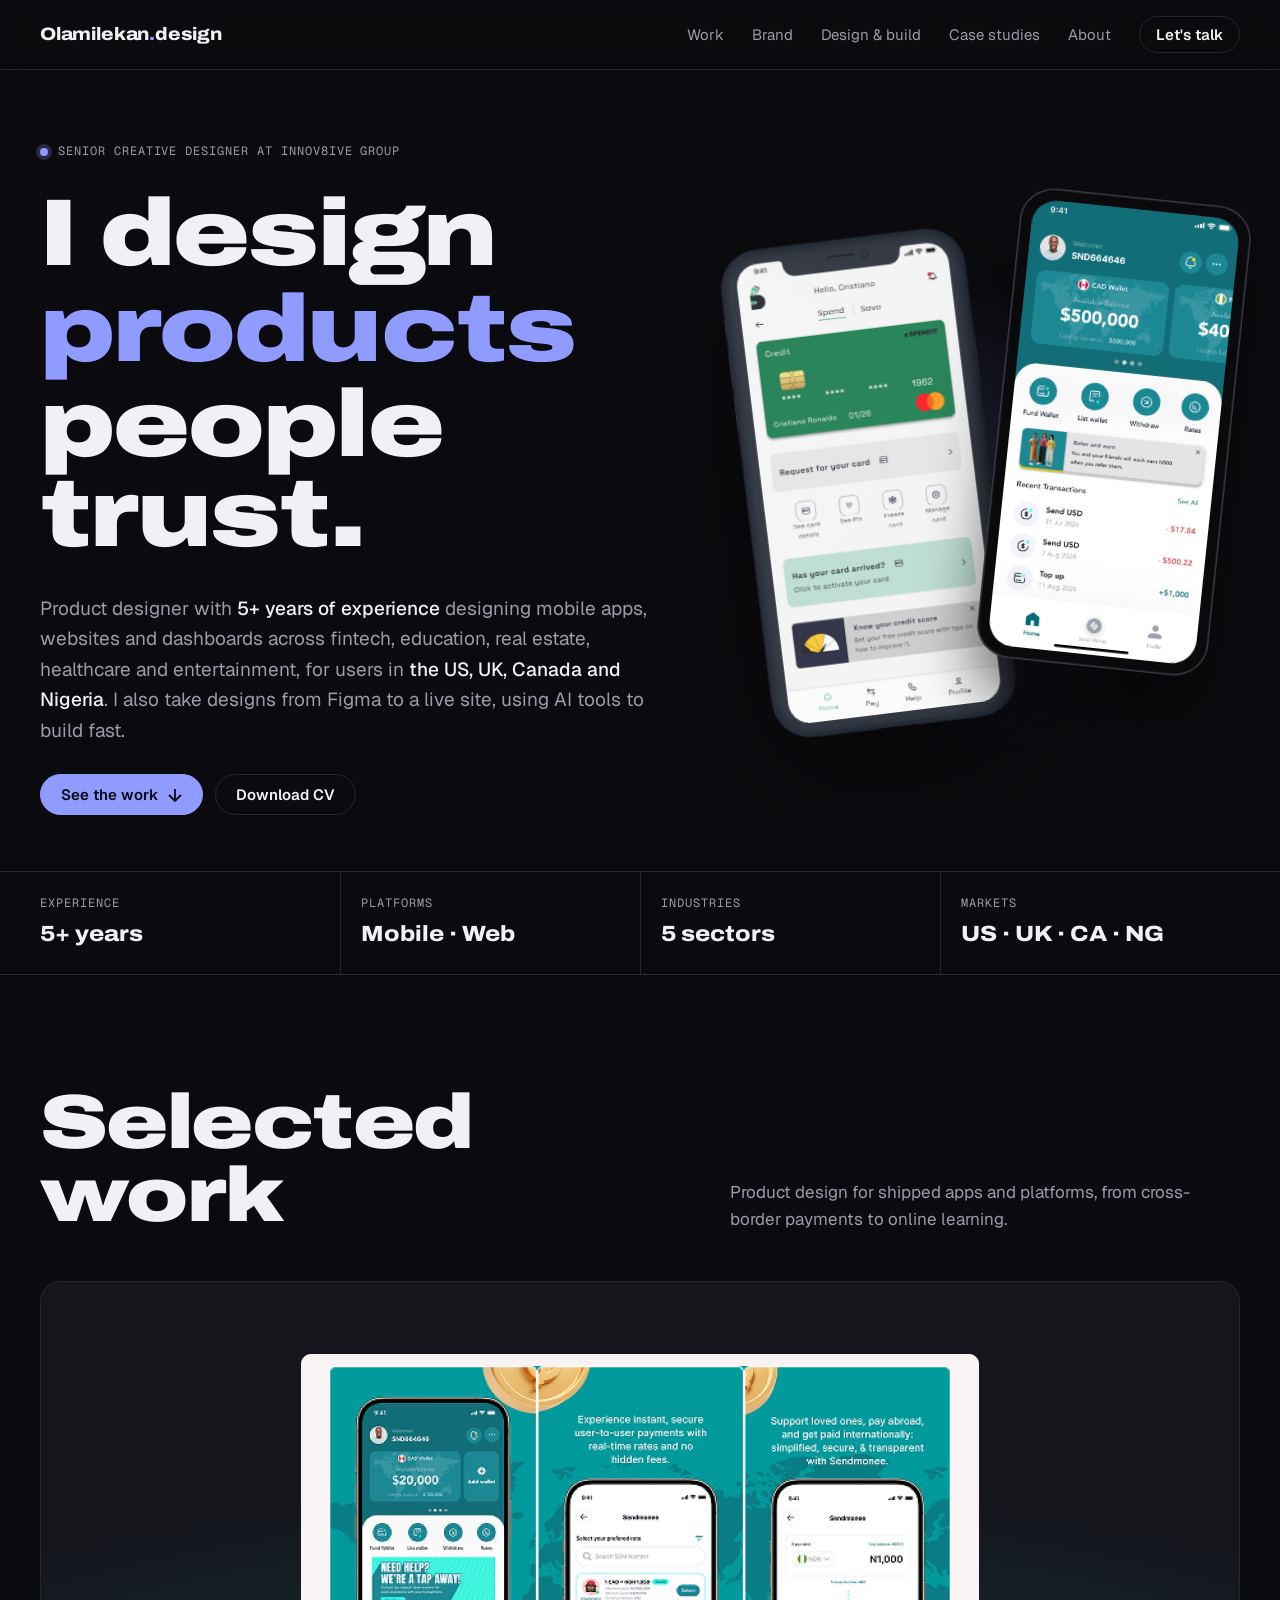
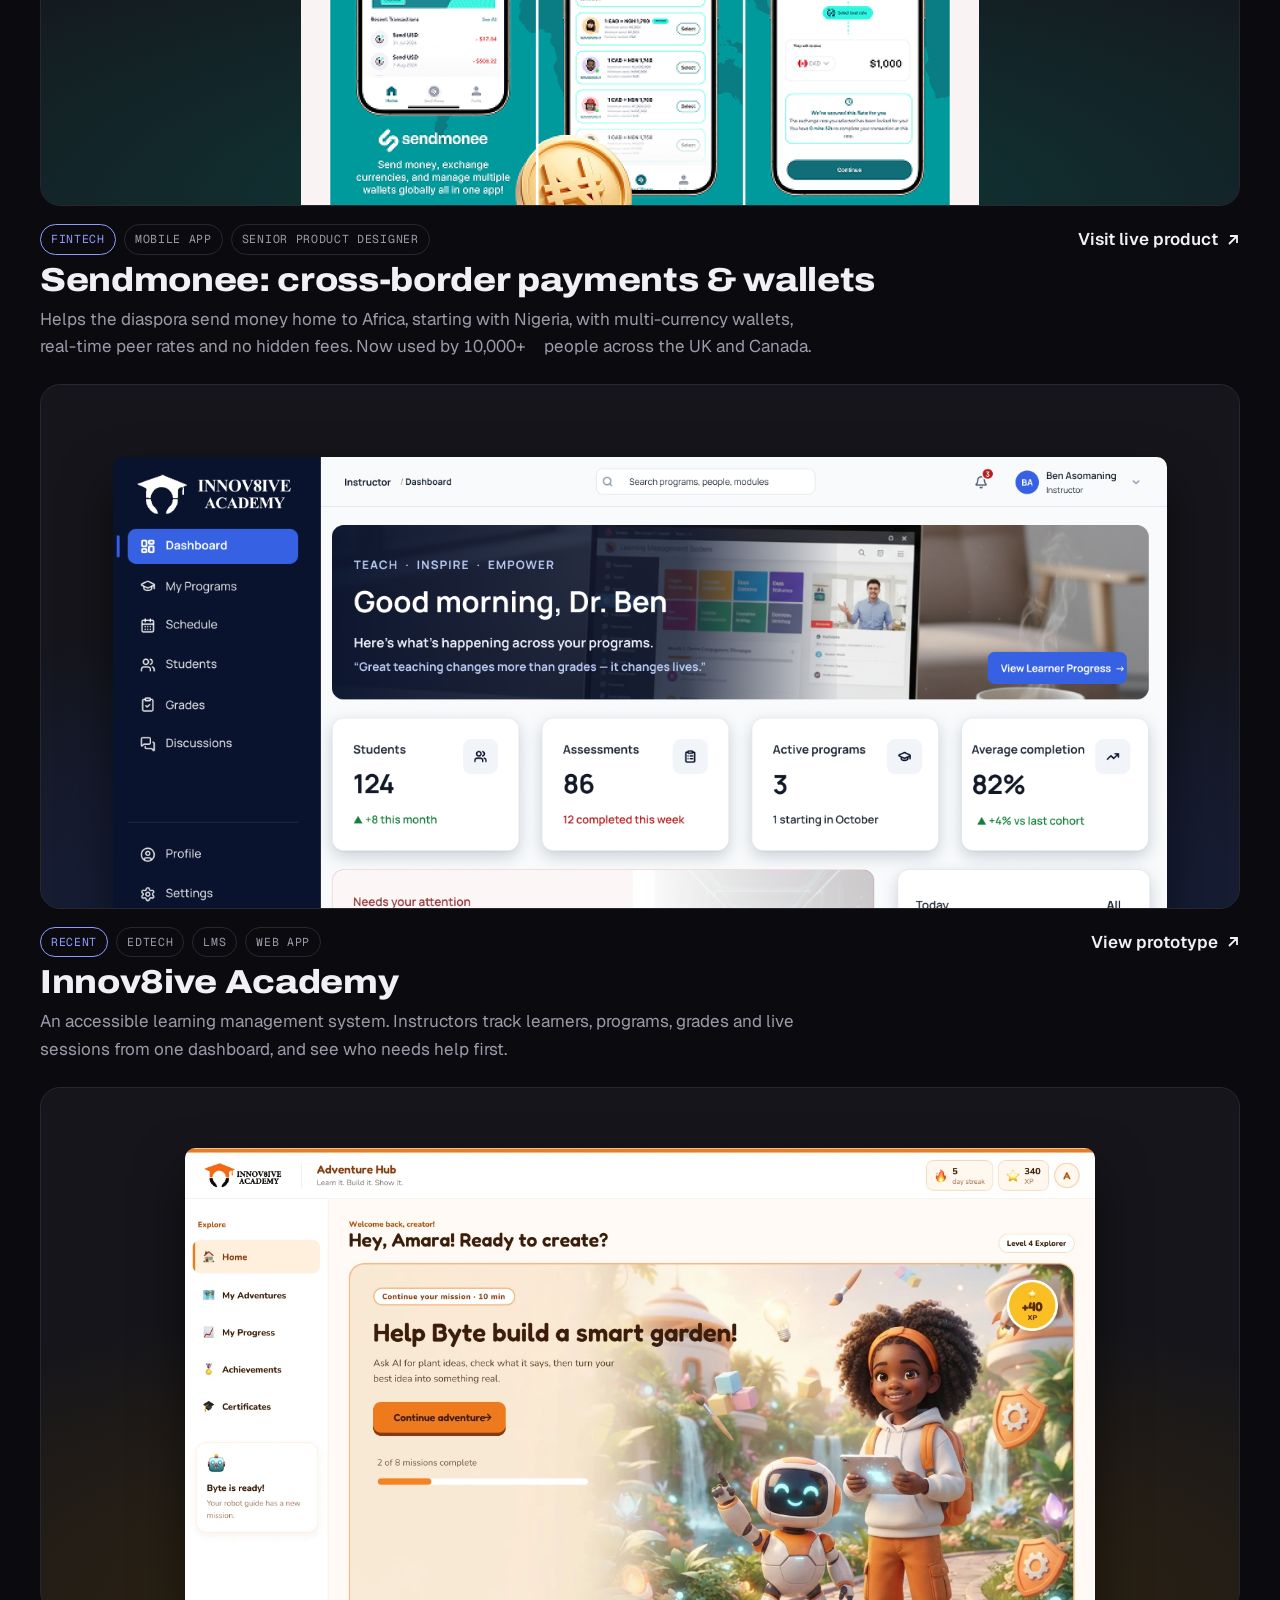
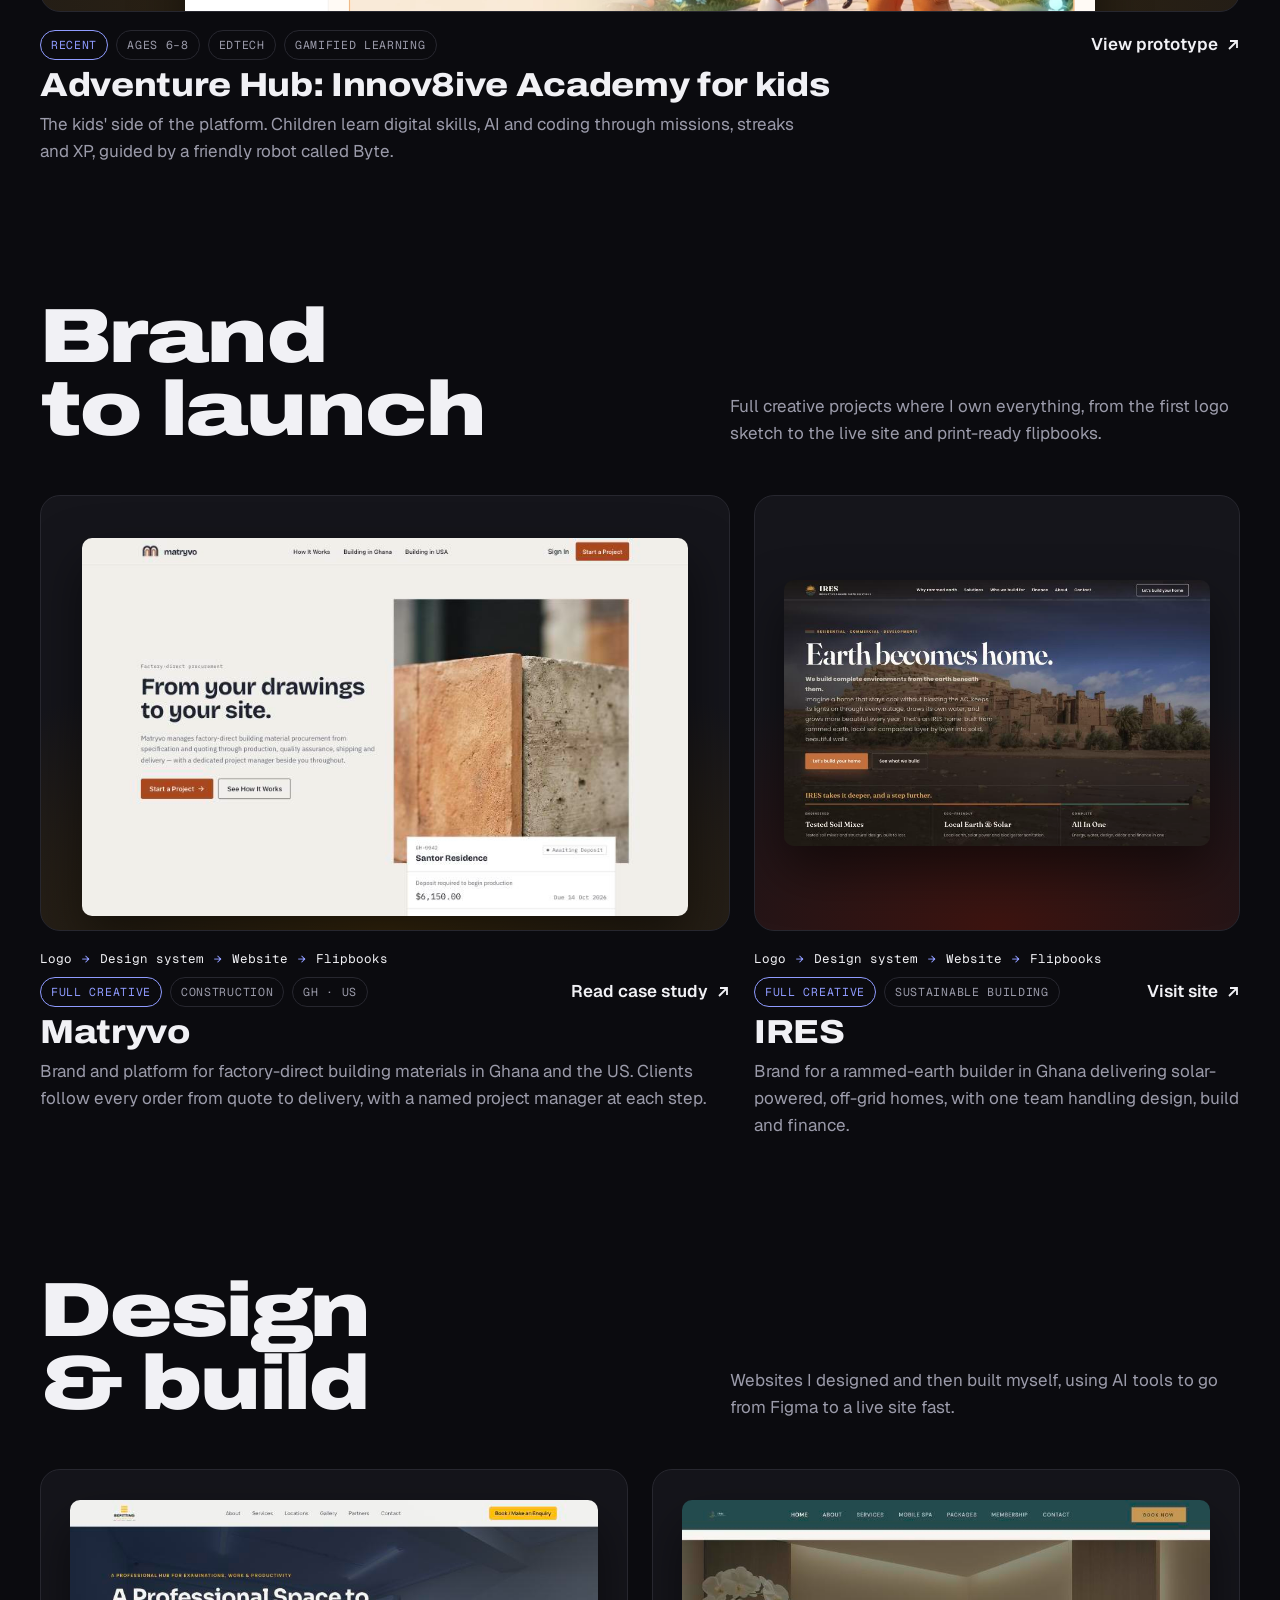
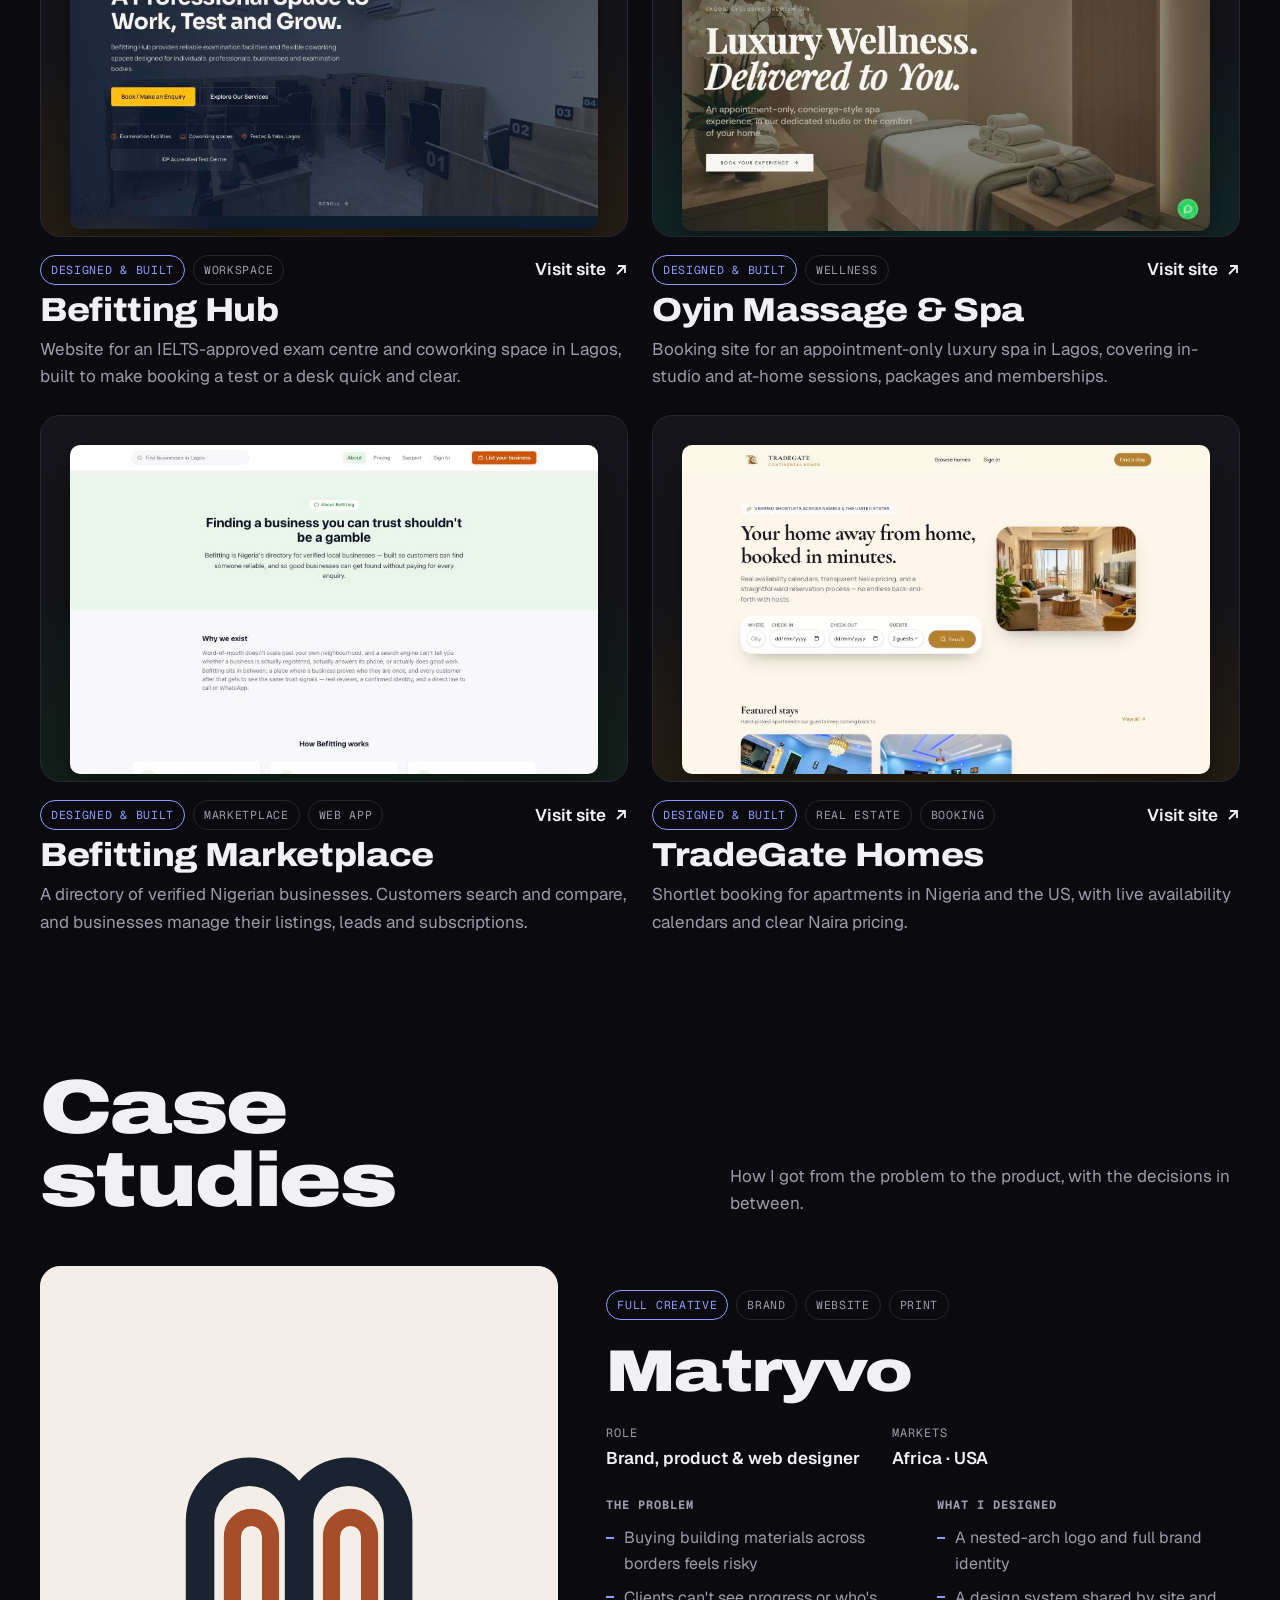
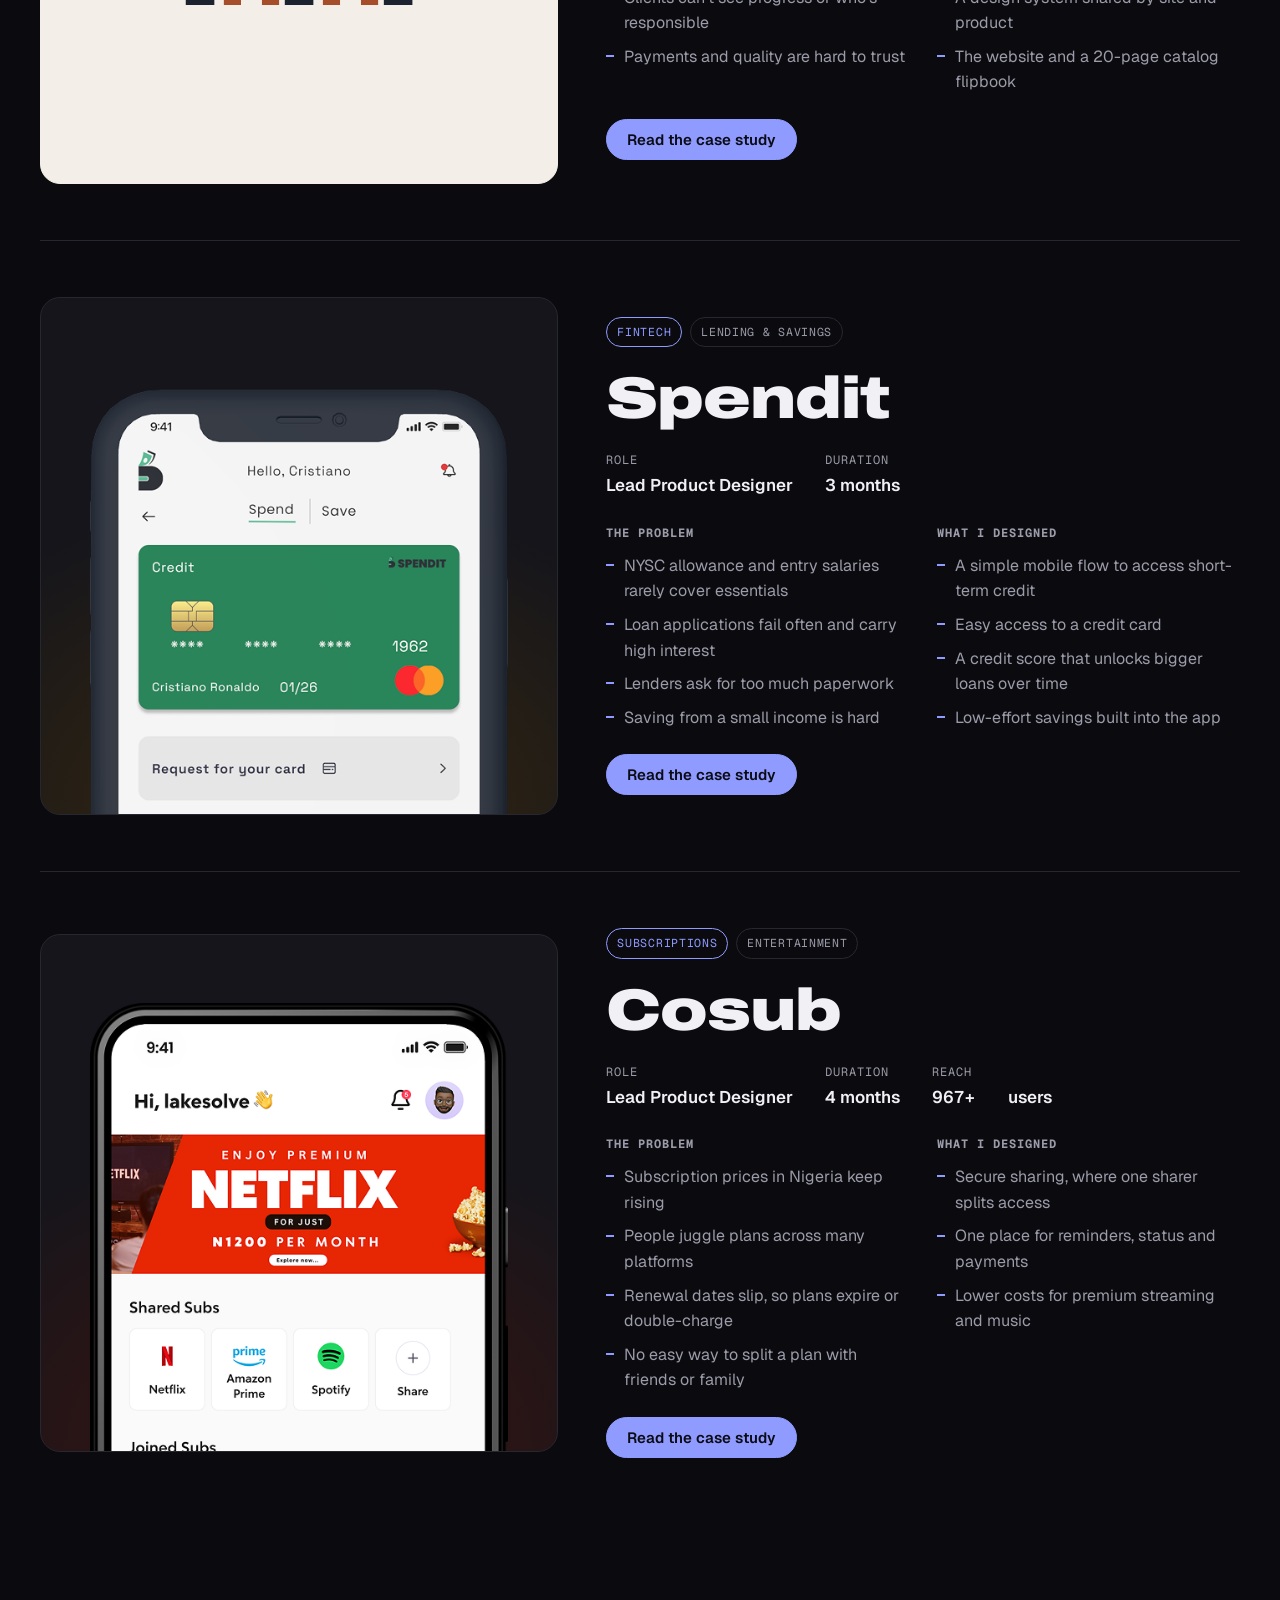
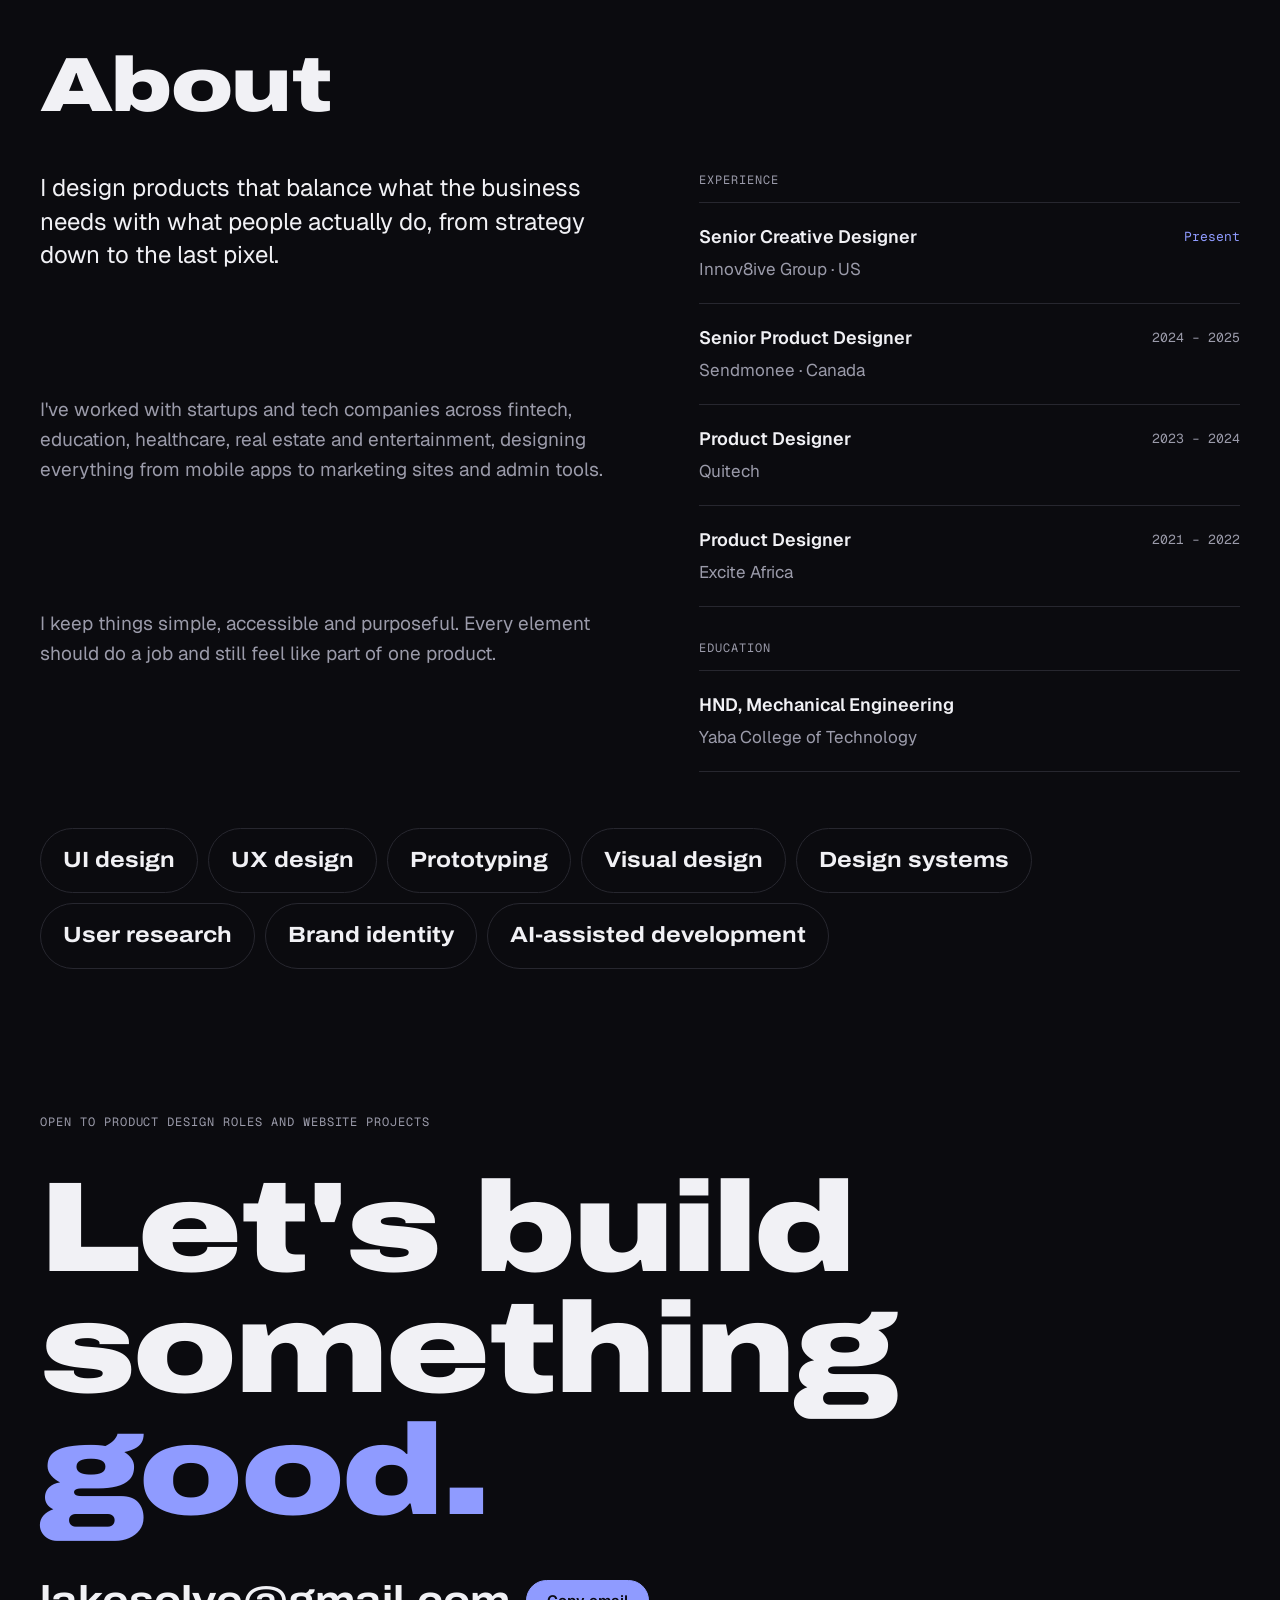
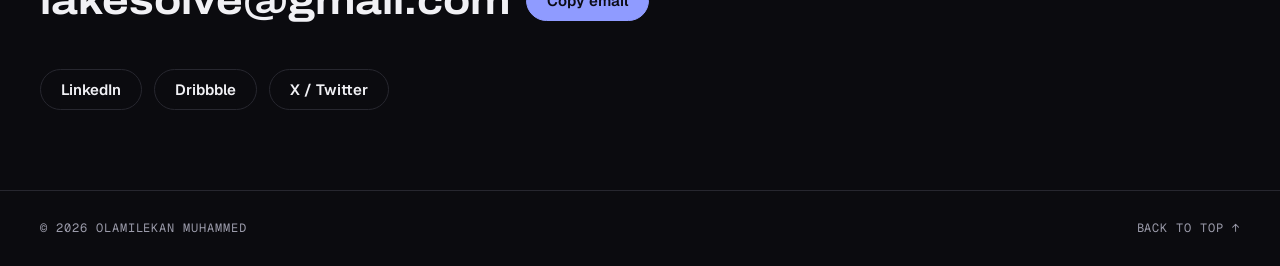
==== commit 29e5d582: "Fix blank page on iPhone Safari: rename root intro class .intro { display: none } also matched <html" ====
--- a/index.html
+++ b/index.html
@@ -264,10 +264,10 @@
   .fact + .fact { padding-left: 12px; }
   .fact:nth-child(3) { padding-left: 0; }
 }
-/* First-visit intro: "Hello, I'm Olamilekan." then slides away to the hero. Only shown when html.intro is set. */
+/* First-visit intro: "Hello, I'm Olamilekan." then slides away to the hero. Only shown when html.show-intro is set. */
 .intro { display: none; }
-html.intro { --intro-delay: 1.3s; }
-html.intro .intro {
+html.show-intro { --intro-delay: 1.3s; }
+html.show-intro .intro {
   display: grid; place-items: center; position: fixed; inset: 0; z-index: 100;
   background: var(--ink); cursor: pointer;
   padding-left: max(20px, env(safe-area-inset-left, 0px)); padding-right: max(20px, env(safe-area-inset-right, 0px));
@@ -279,8 +279,8 @@
 .intro p span:nth-child(2) > i { animation-delay: .12s; }
 .intro p em { font-style: normal; color: var(--coin); }
 .intro small { position: absolute; bottom: calc(28px + env(safe-area-inset-bottom, 0px)); font-family: var(--mono); font-size: 12px; letter-spacing: .1em; text-transform: uppercase; color: var(--dust); opacity: 0; animation: intro-hint .4s .5s forwards; }
-html.intro.intro-skip .intro { animation: intro-fade .3s ease forwards; }
-html.intro.intro-done .intro { display: none; }
+html.show-intro.intro-skip .intro { animation: intro-fade .3s ease forwards; }
+html.show-intro.intro-done .intro { display: none; }
 @keyframes intro-out { to { transform: translateY(-100%); visibility: hidden; } }
 @keyframes intro-fade { to { opacity: 0; visibility: hidden; } }
 @keyframes intro-hint { to { opacity: 1; } }
@@ -301,7 +301,7 @@
     if (window.matchMedia('(prefers-reduced-motion: reduce)').matches) return;
     if (sessionStorage.getItem('introSeen')) return;
     sessionStorage.setItem('introSeen', '1');
-    document.documentElement.classList.add('intro');
+    document.documentElement.classList.add('show-intro');
   } catch (e) {}
 })();
 </script>
@@ -314,7 +314,7 @@
 <script>
 (function () {
   var root = document.documentElement, intro = document.getElementById('intro');
-  if (!root.classList.contains('intro')) return;
+  if (!root.classList.contains('show-intro')) return;
   var done = false;
   function stopListening() {
     ['click', 'wheel', 'touchstart', 'keydown'].forEach(function (t) { window.removeEventListener(t, skip, true); });
@@ -330,7 +330,7 @@
     if (done) return; done = true;
     stopListening();
     root.classList.add('intro-skip');
-    setTimeout(function () { root.classList.remove('intro', 'intro-skip'); }, 300);
+    setTimeout(function () { root.classList.remove('show-intro', 'intro-skip'); }, 300);
   }
   intro.addEventListener('animationend', function (e) { if (e.target === intro && e.animationName === 'intro-out') finish(); });
   ['click', 'wheel', 'touchstart', 'keydown'].forEach(function (t) { window.addEventListener(t, skip, { capture: true, passive: true }); });
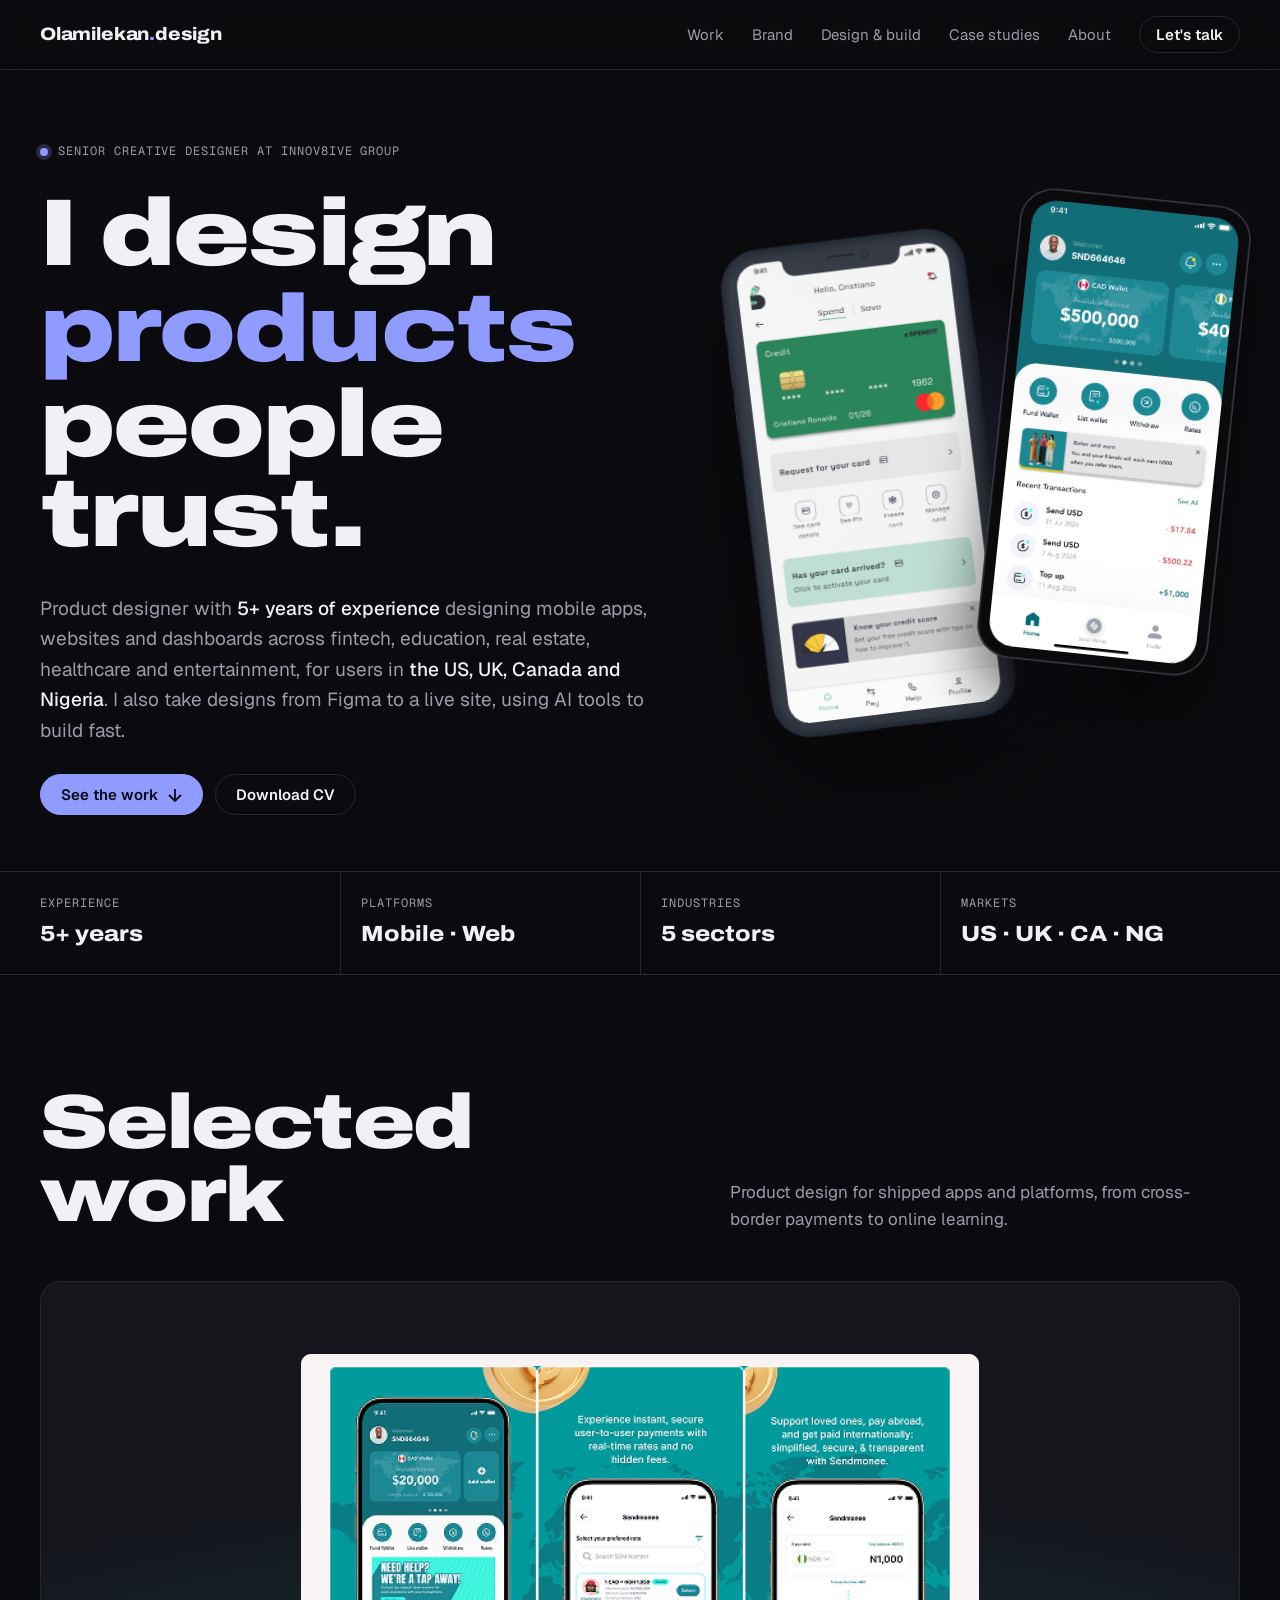
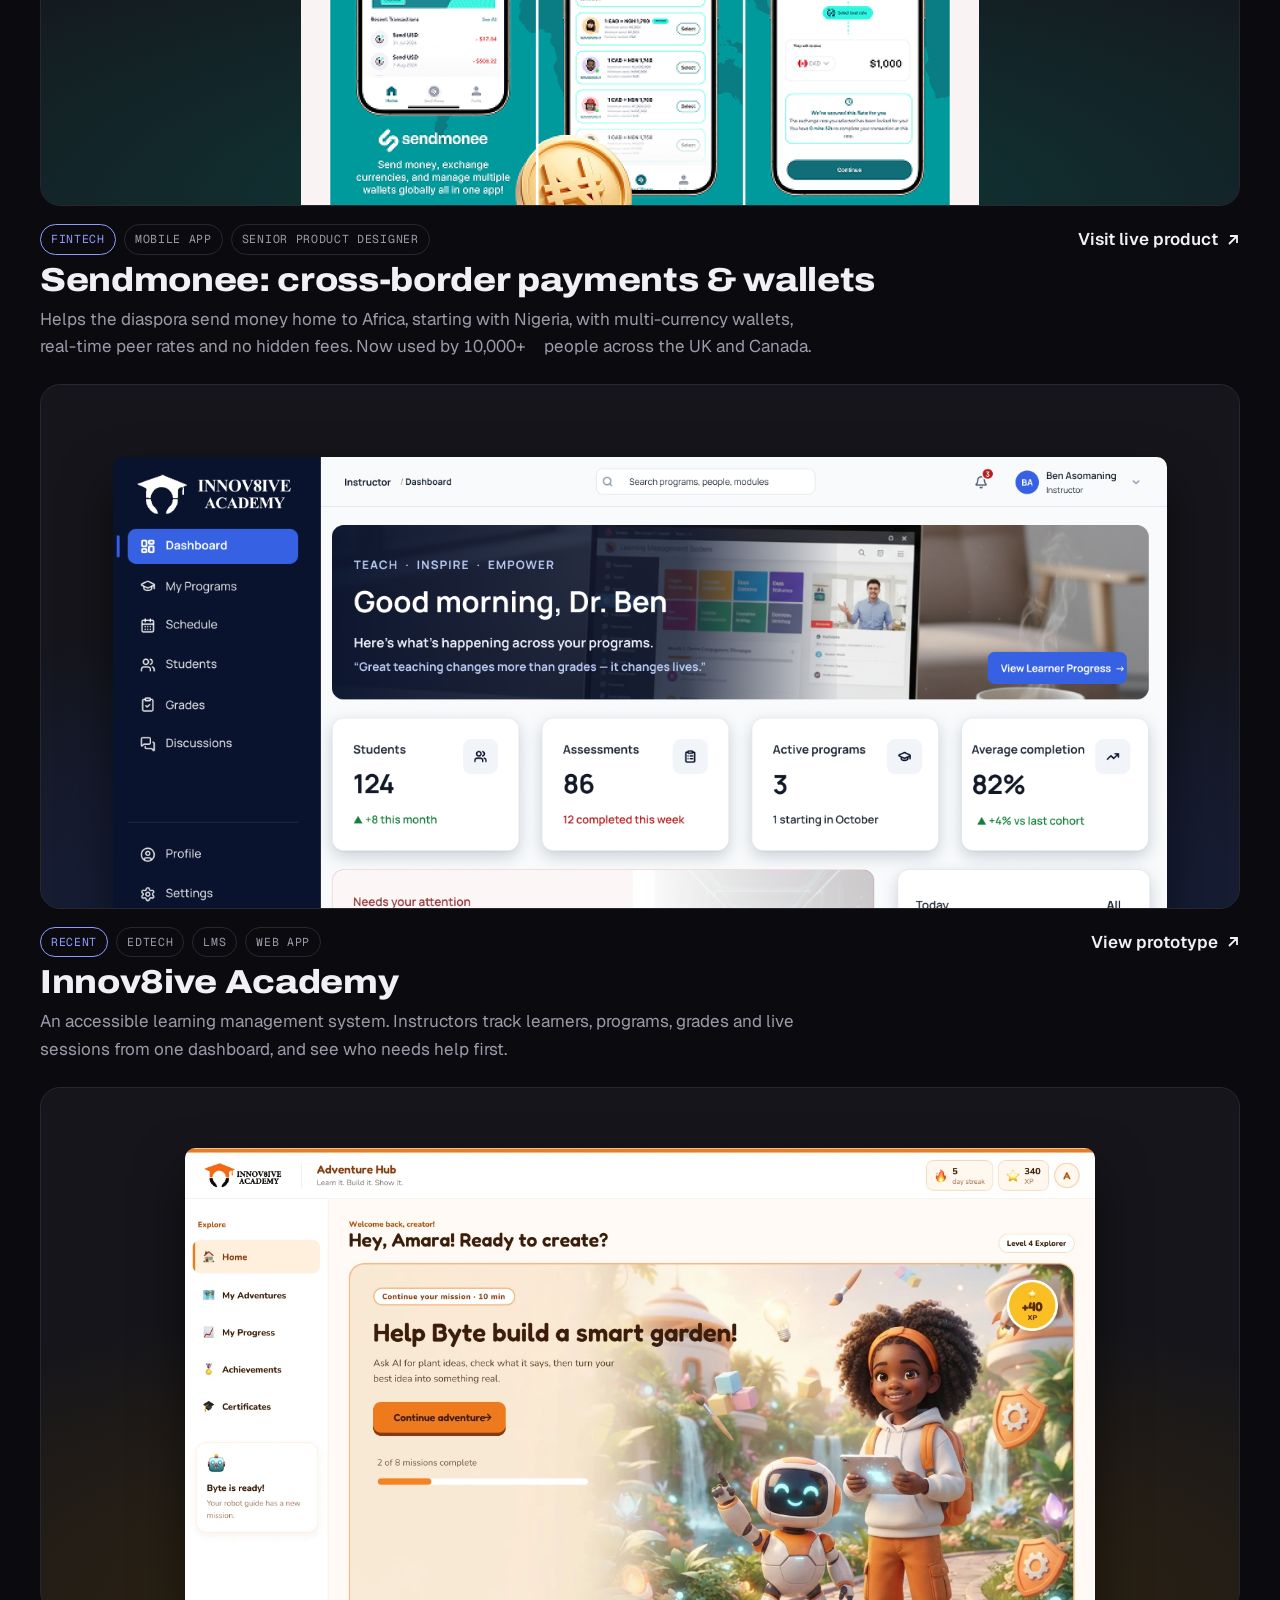
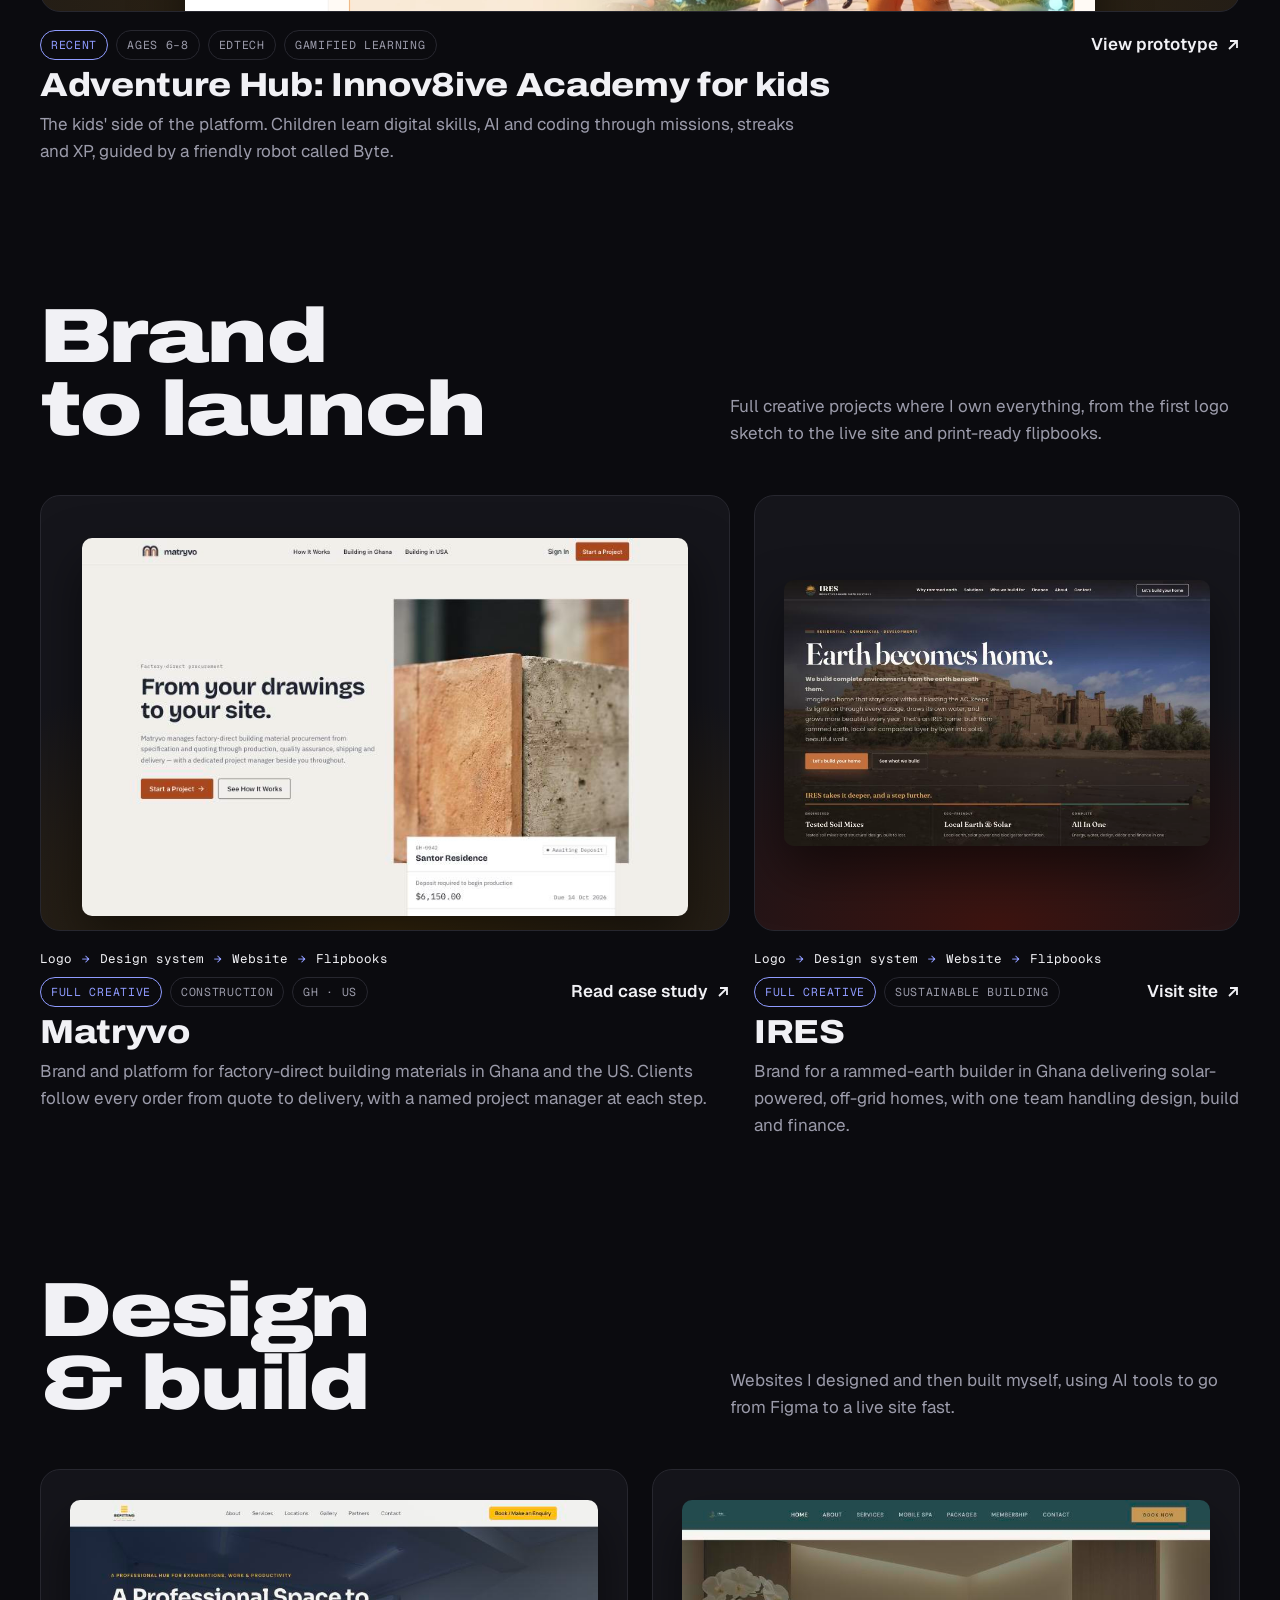
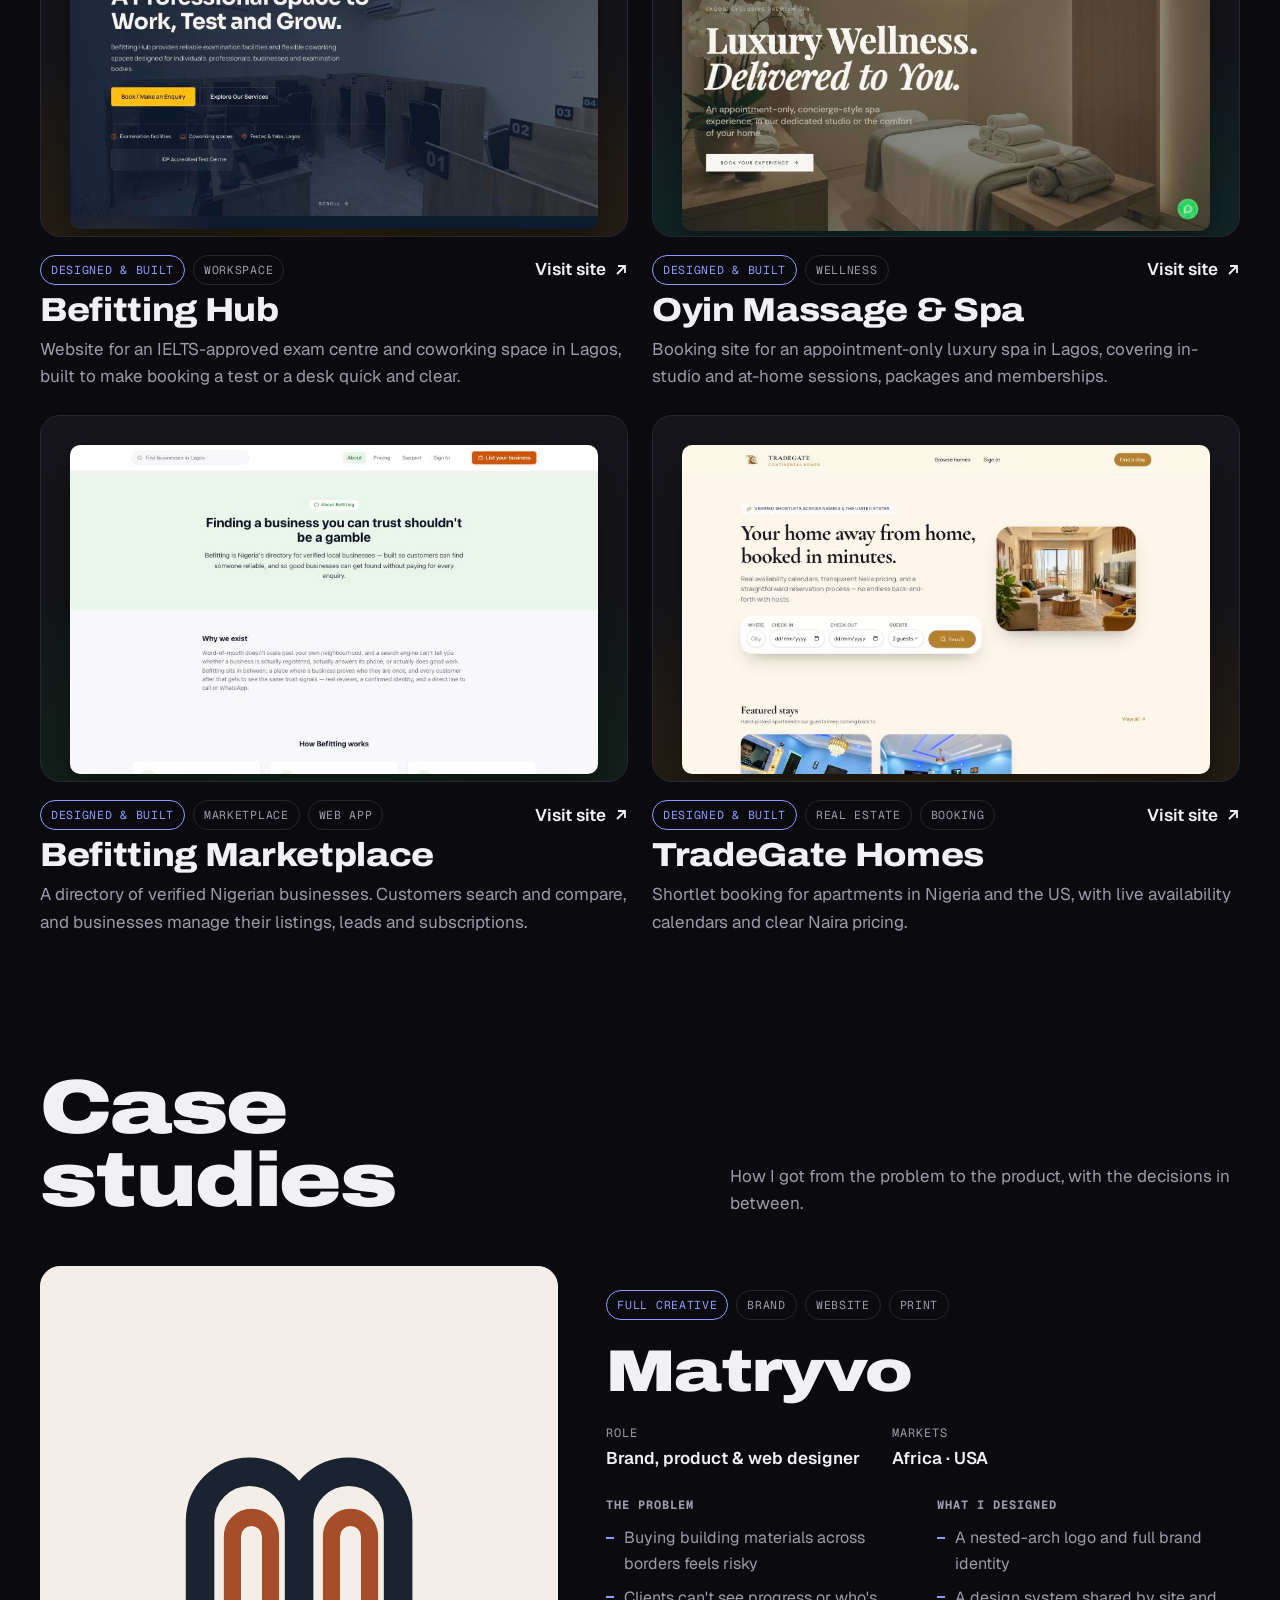
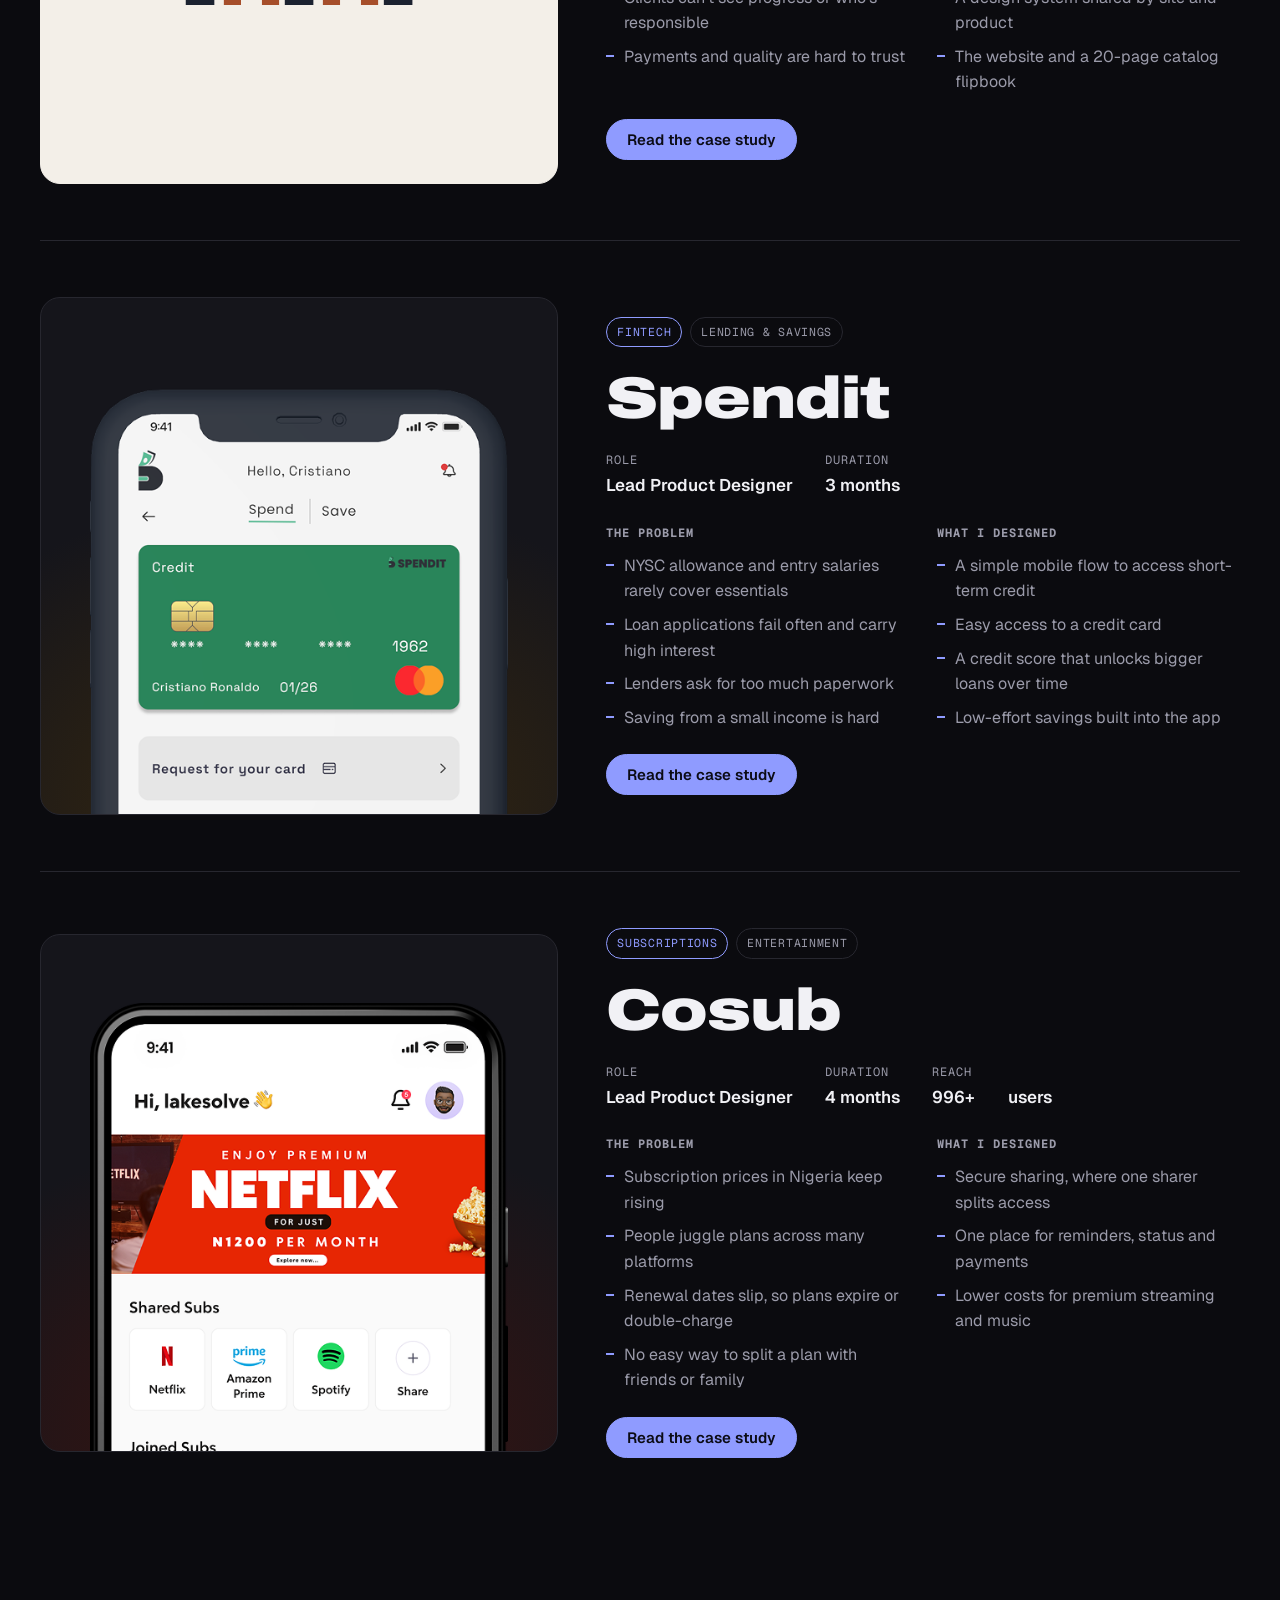
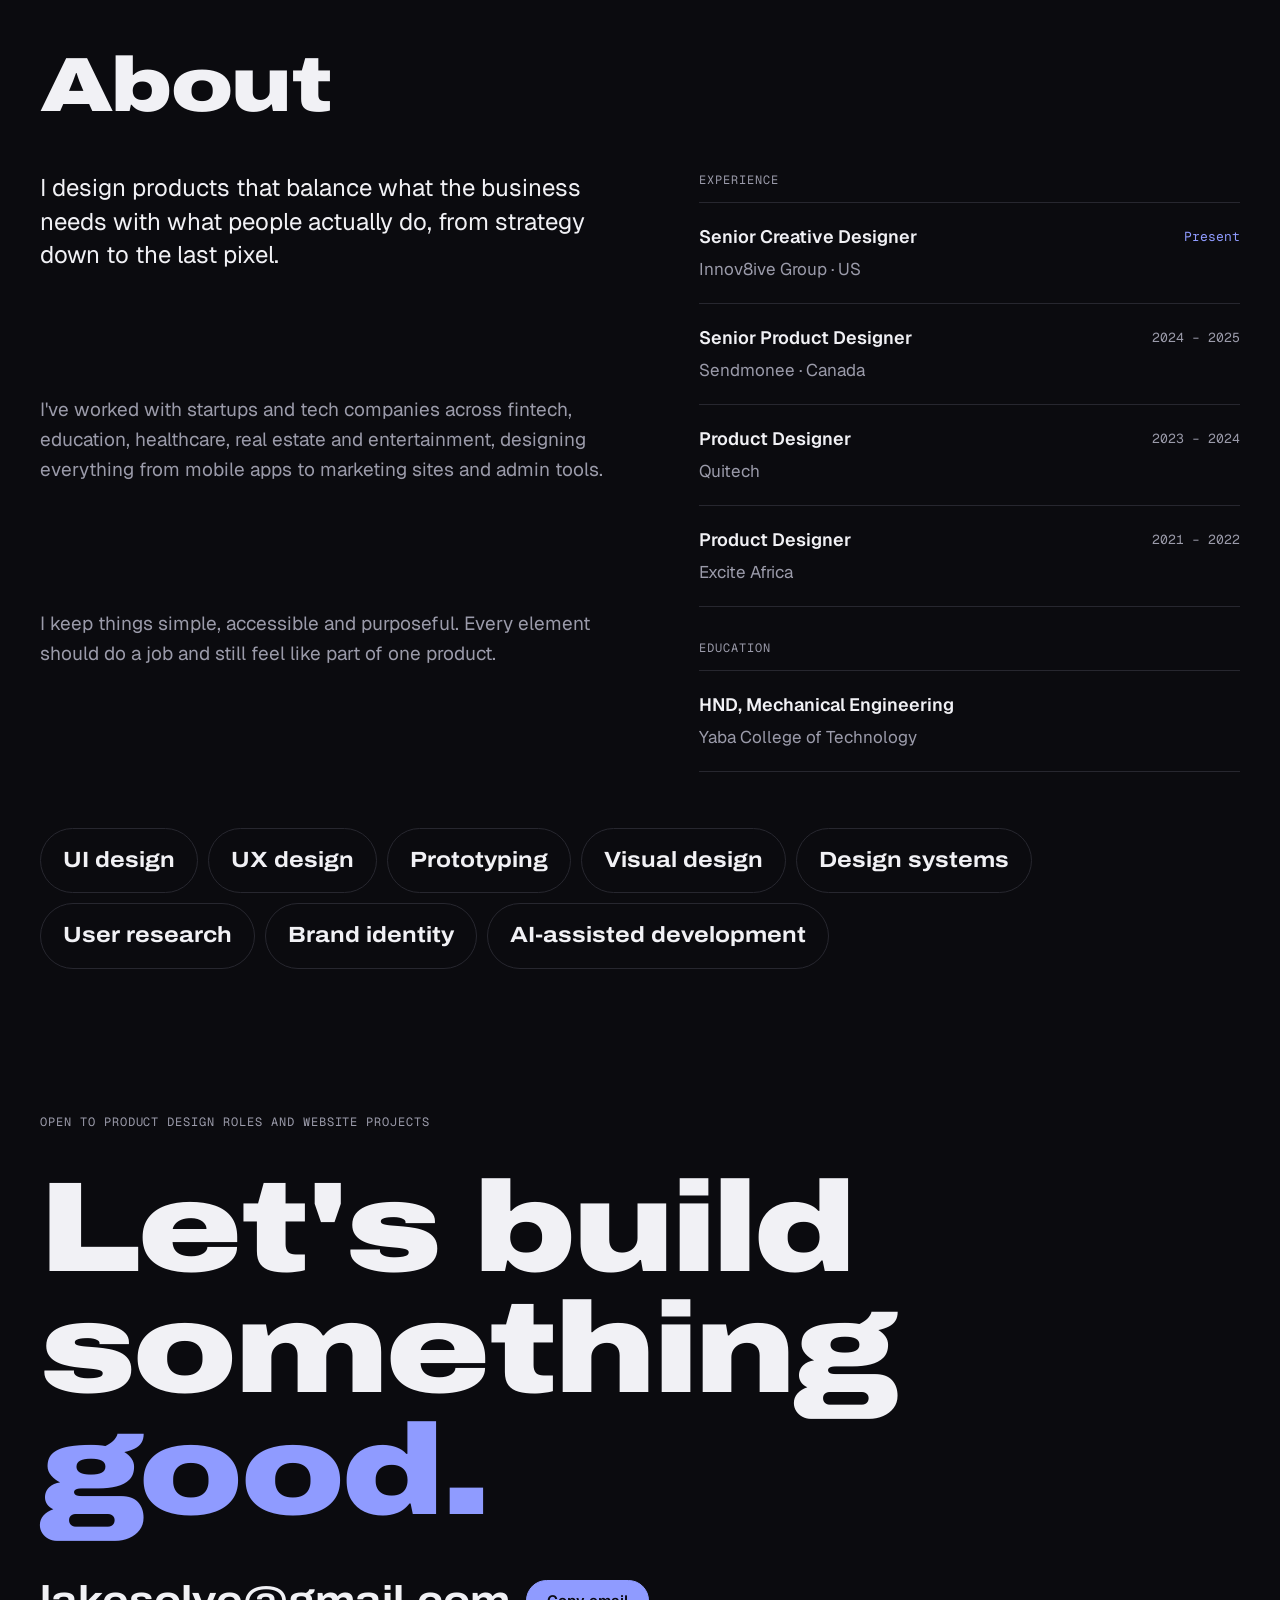
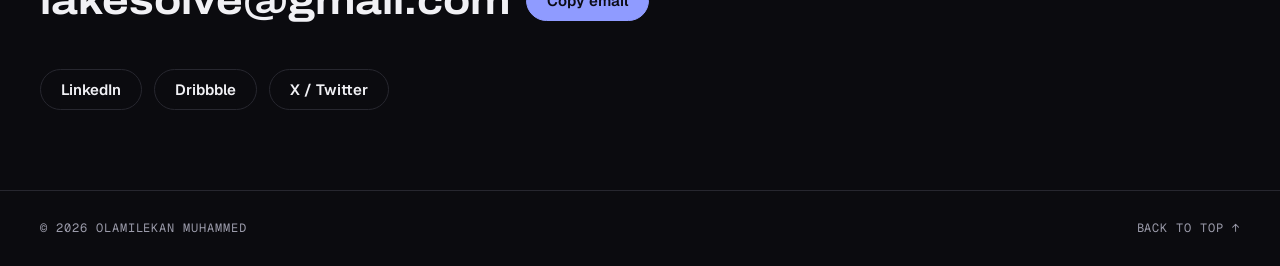
==== commit 9c8b1d91: "Intro: hold the greeting longer before sliding away Co-Authored-By: Claude Opus 5.5 <noreply@anthrop" ====
--- a/index.html
+++ b/index.html
@@ -266,12 +266,12 @@
 }
 /* First-visit intro: "Hello, I'm Olamilekan." then slides away to the hero. Only shown when html.show-intro is set. */
 .intro { display: none; }
-html.show-intro { --intro-delay: 1.3s; }
+html.show-intro { --intro-delay: 2.1s; }
 html.show-intro .intro {
   display: grid; place-items: center; position: fixed; inset: 0; z-index: 100;
   background: var(--ink); cursor: pointer;
   padding-left: max(20px, env(safe-area-inset-left, 0px)); padding-right: max(20px, env(safe-area-inset-right, 0px));
-  animation: intro-out .65s cubic-bezier(.76,0,.24,1) 1.1s forwards;
+  animation: intro-out .7s cubic-bezier(.76,0,.24,1) 1.9s forwards;
 }
 .intro p { margin: 0; font-family: var(--display); font-stretch: 125%; font-weight: 900; font-size: clamp(36px, 7vw, 96px); line-height: 1; letter-spacing: -.02em; text-align: center; text-wrap: balance; }
 .intro p span { display: inline-block; overflow: hidden; padding-bottom: .08em; vertical-align: bottom; }
@@ -334,7 +334,7 @@
   }
   intro.addEventListener('animationend', function (e) { if (e.target === intro && e.animationName === 'intro-out') finish(); });
   ['click', 'wheel', 'touchstart', 'keydown'].forEach(function (t) { window.addEventListener(t, skip, { capture: true, passive: true }); });
-  setTimeout(finish, 2400); // safety net
+  setTimeout(finish, 3200); // safety net
 })();
 </script>
 <header class="top">
